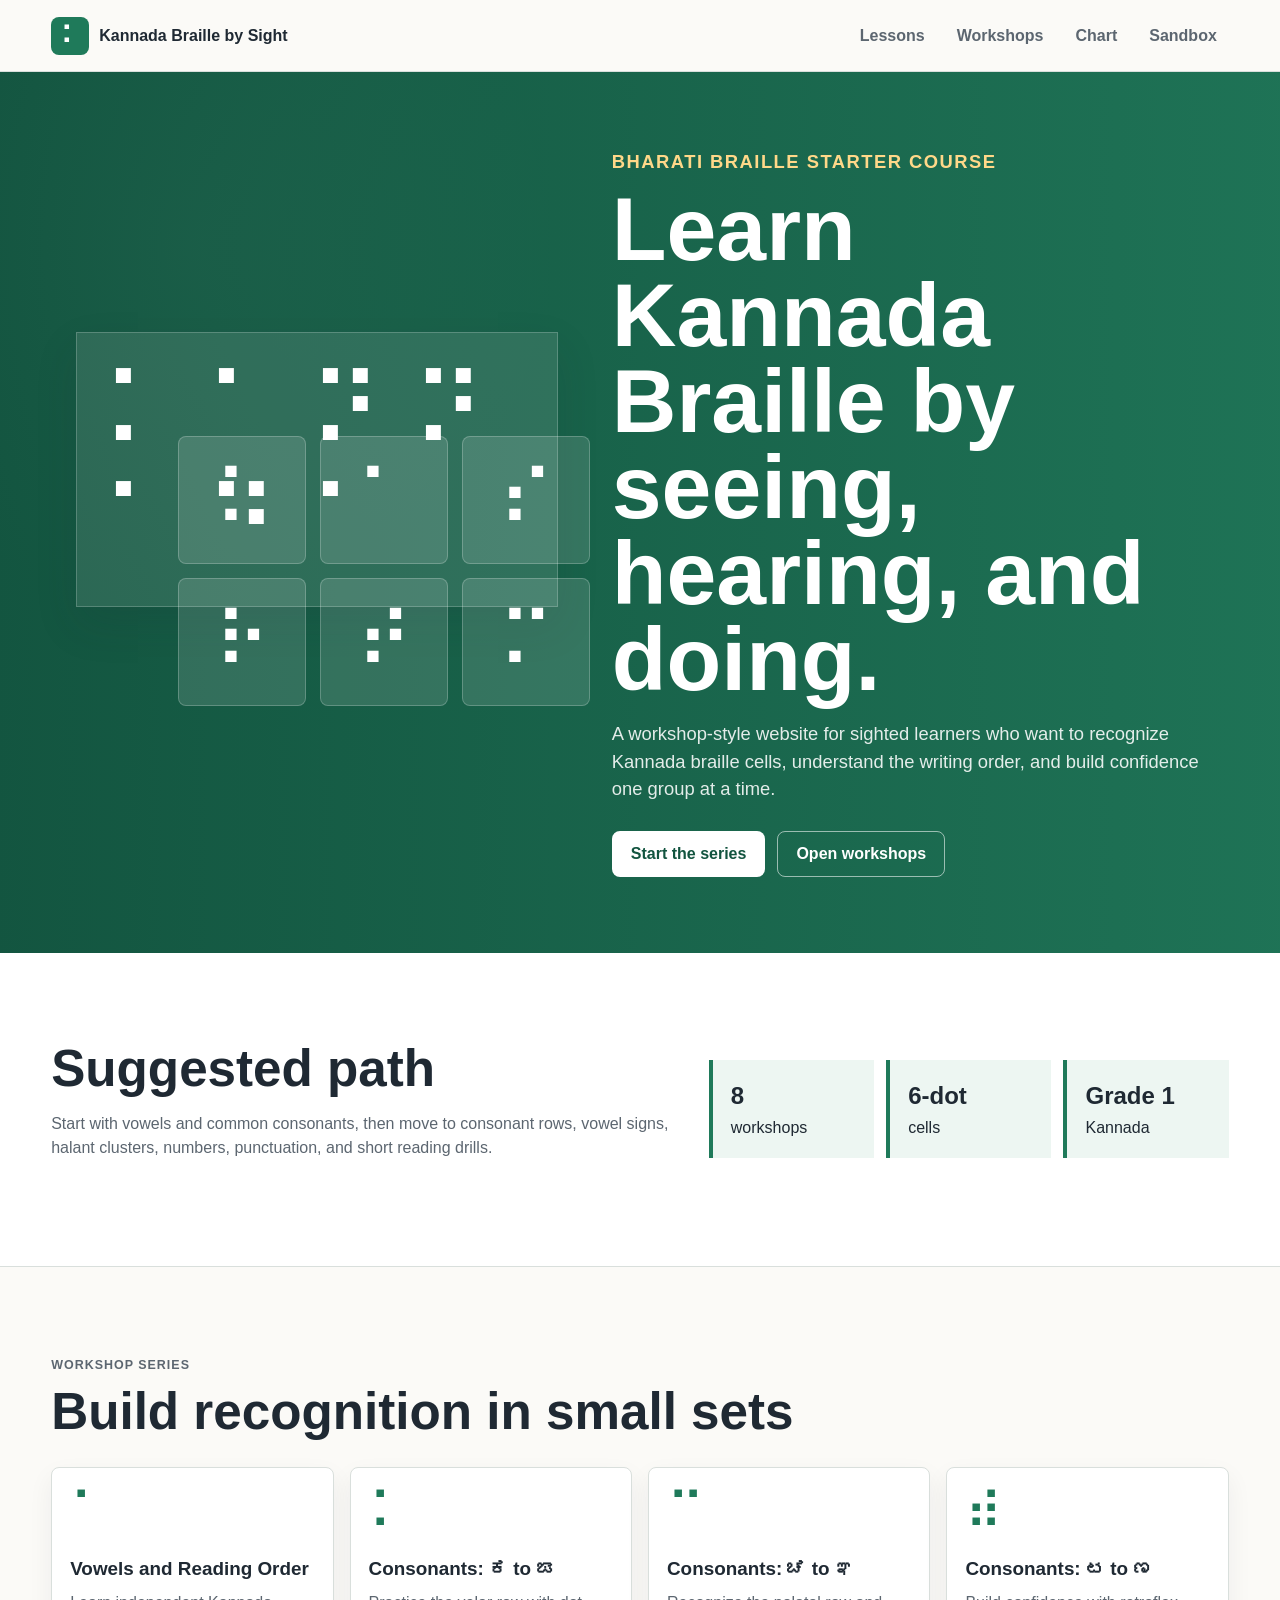
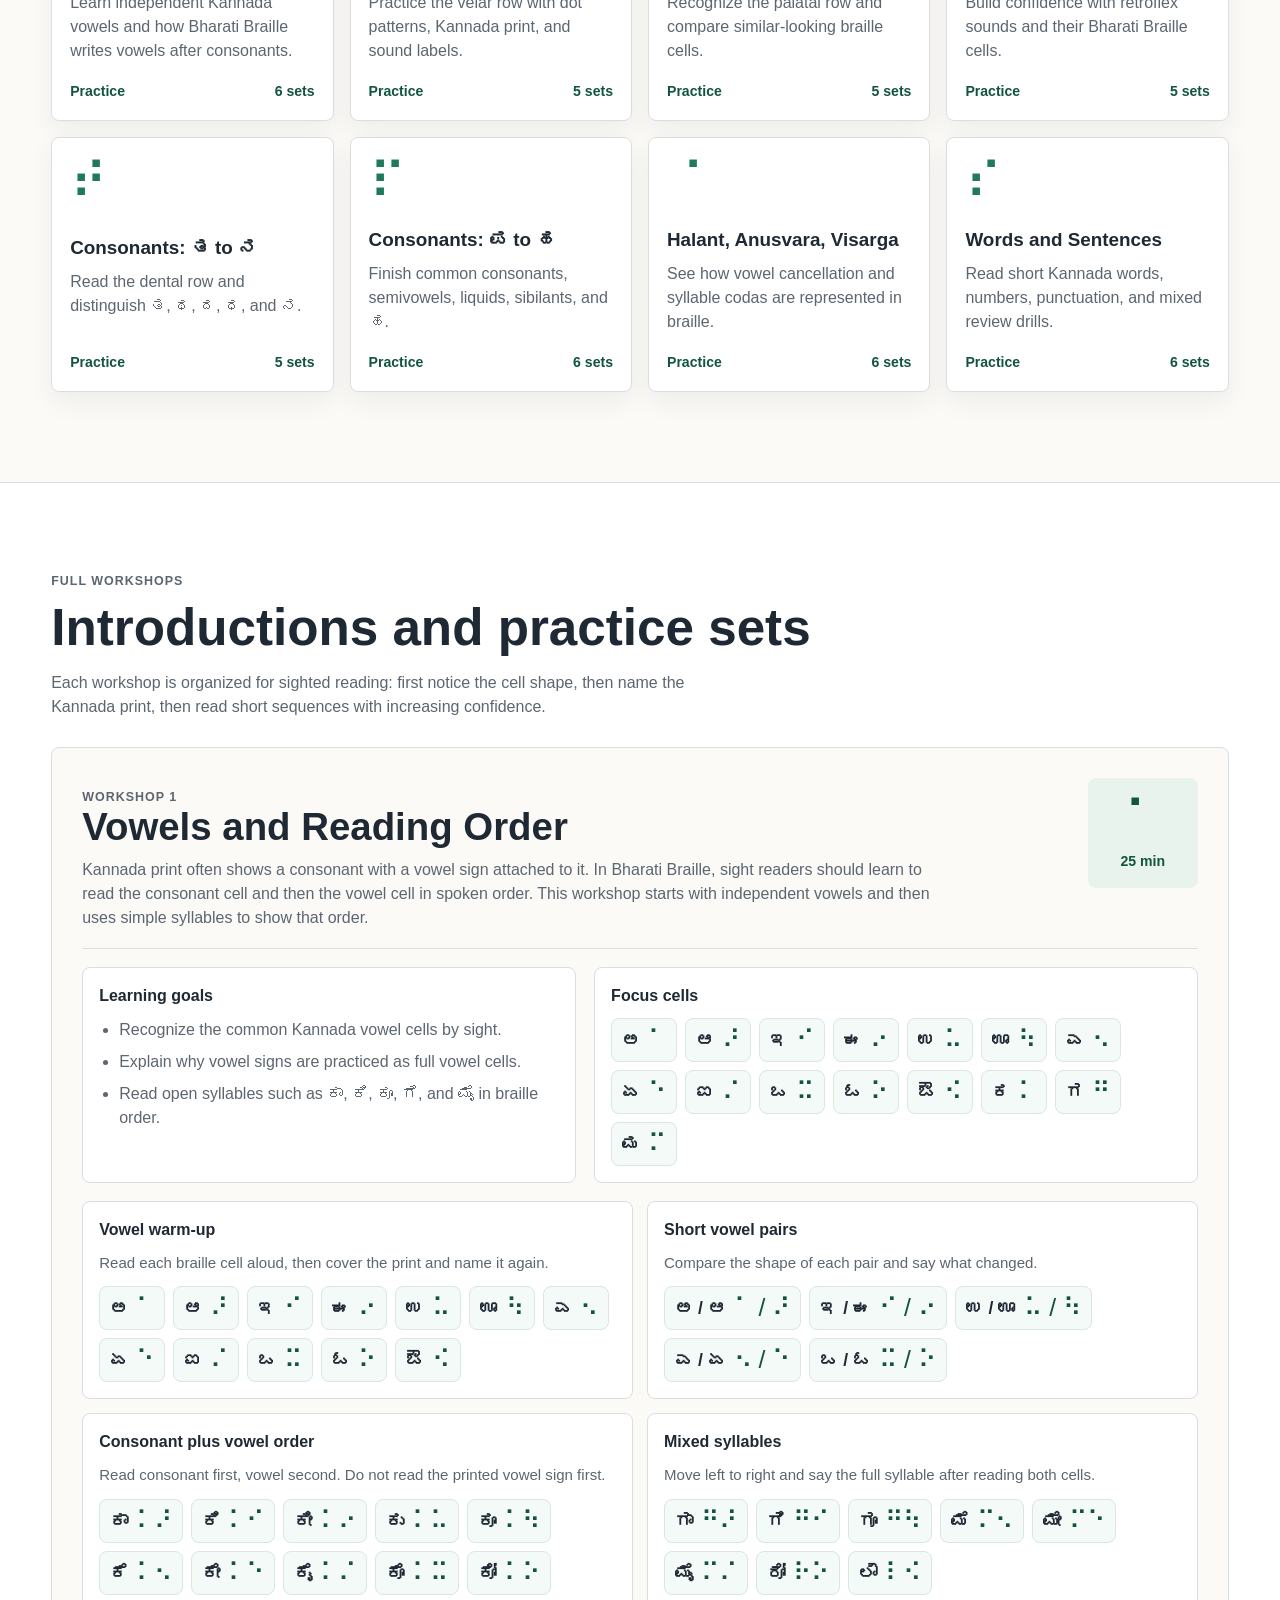
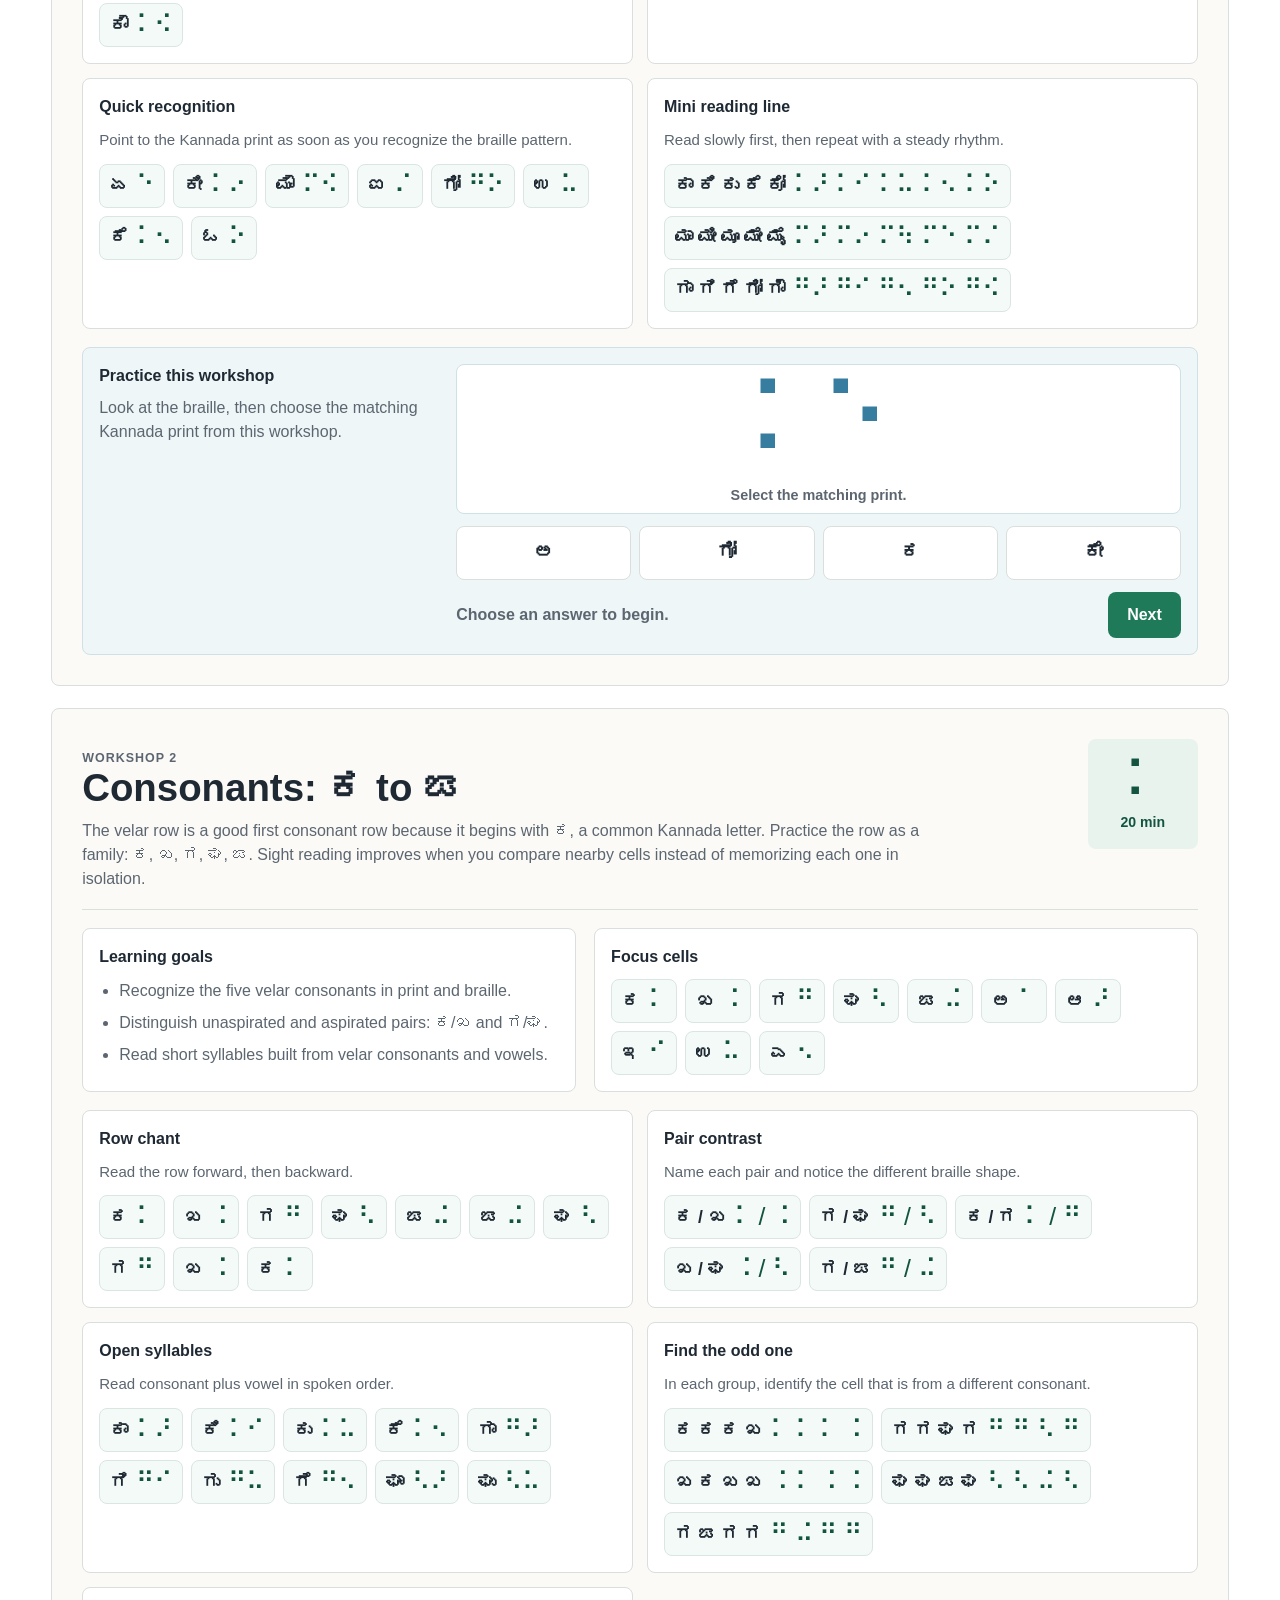
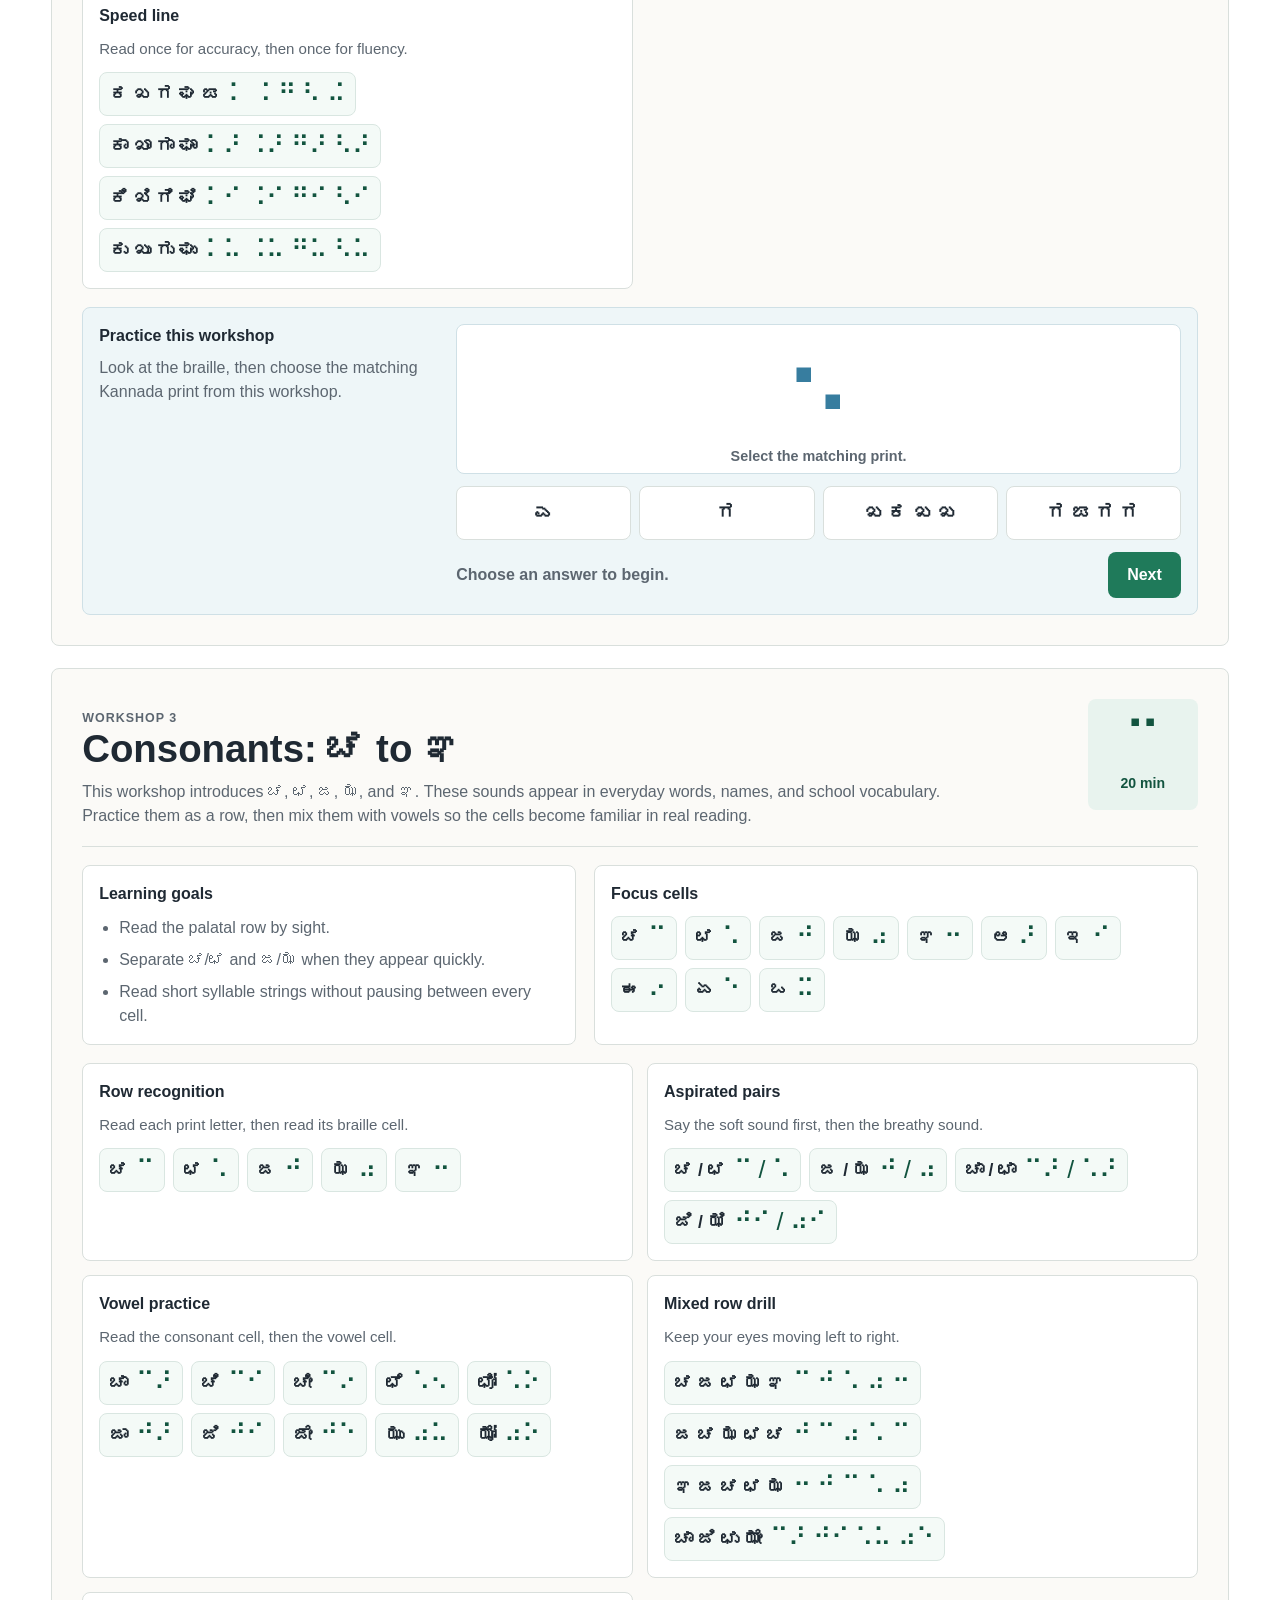
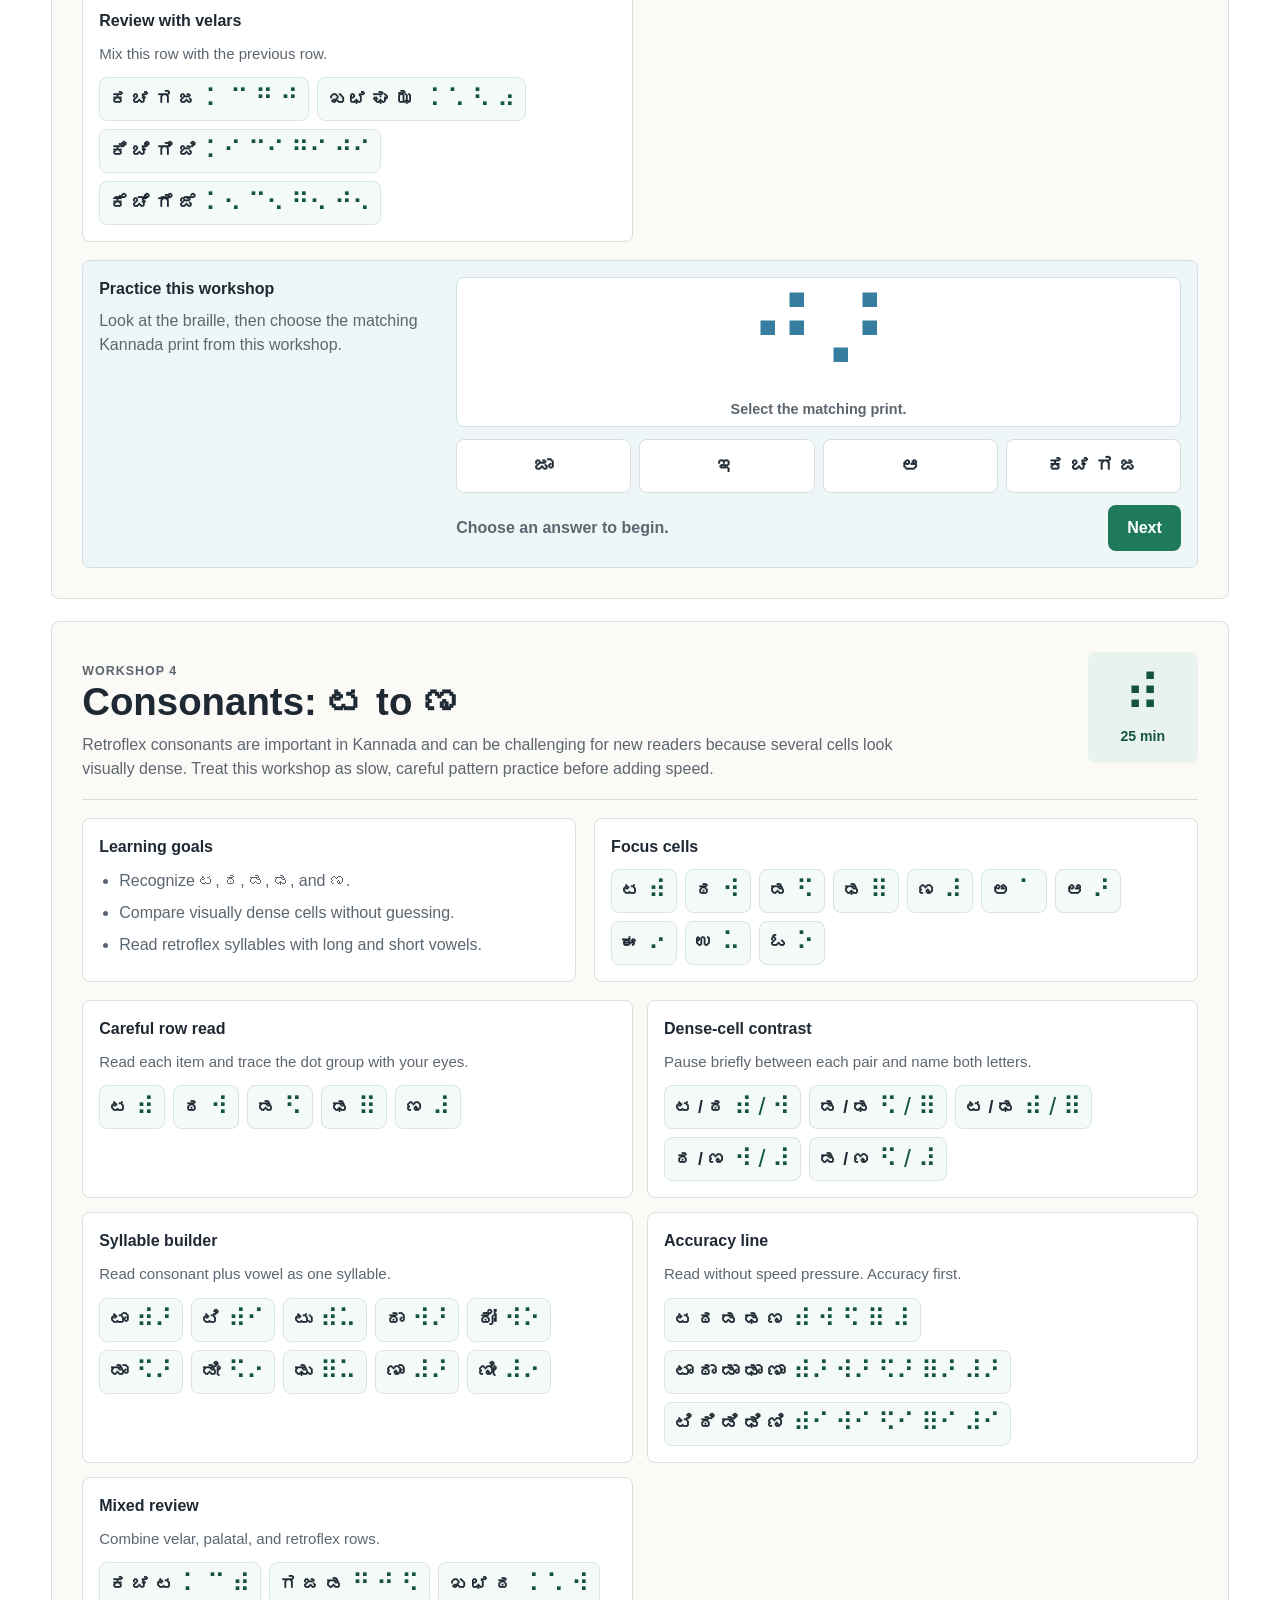
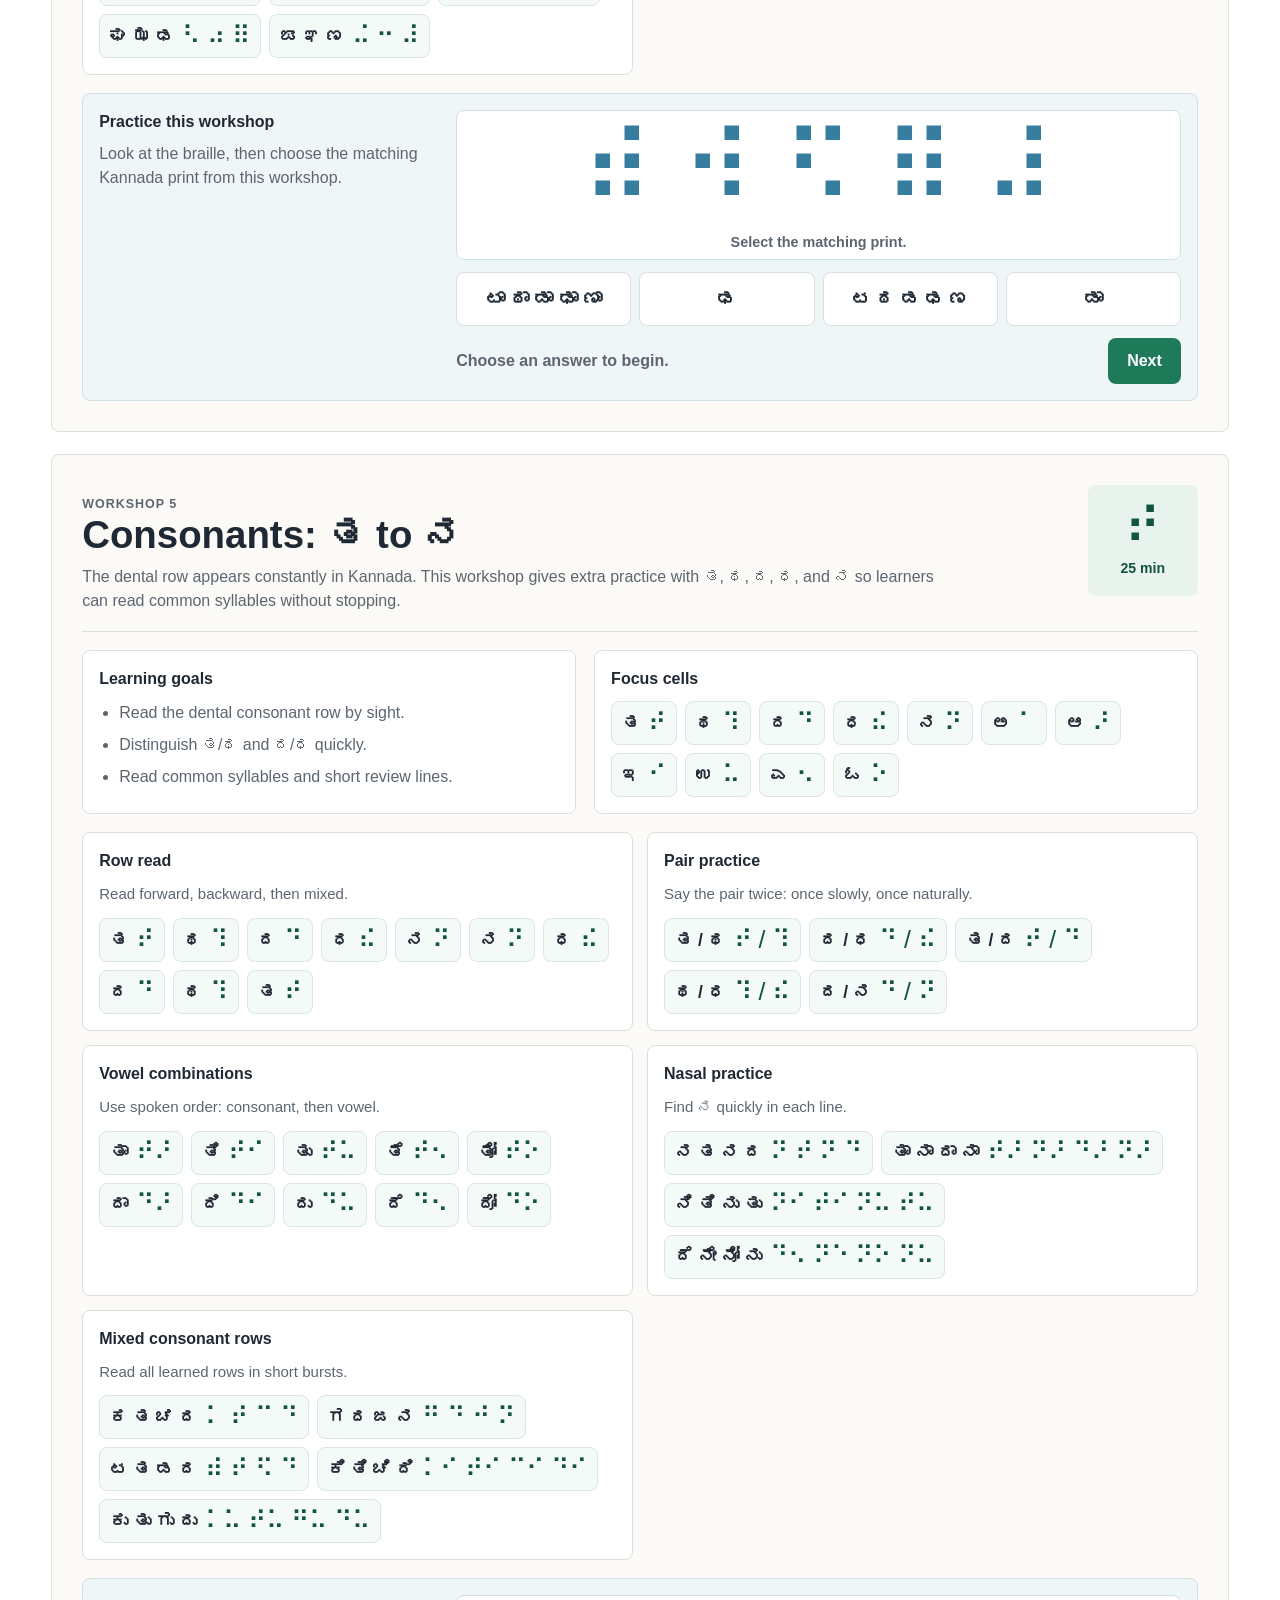
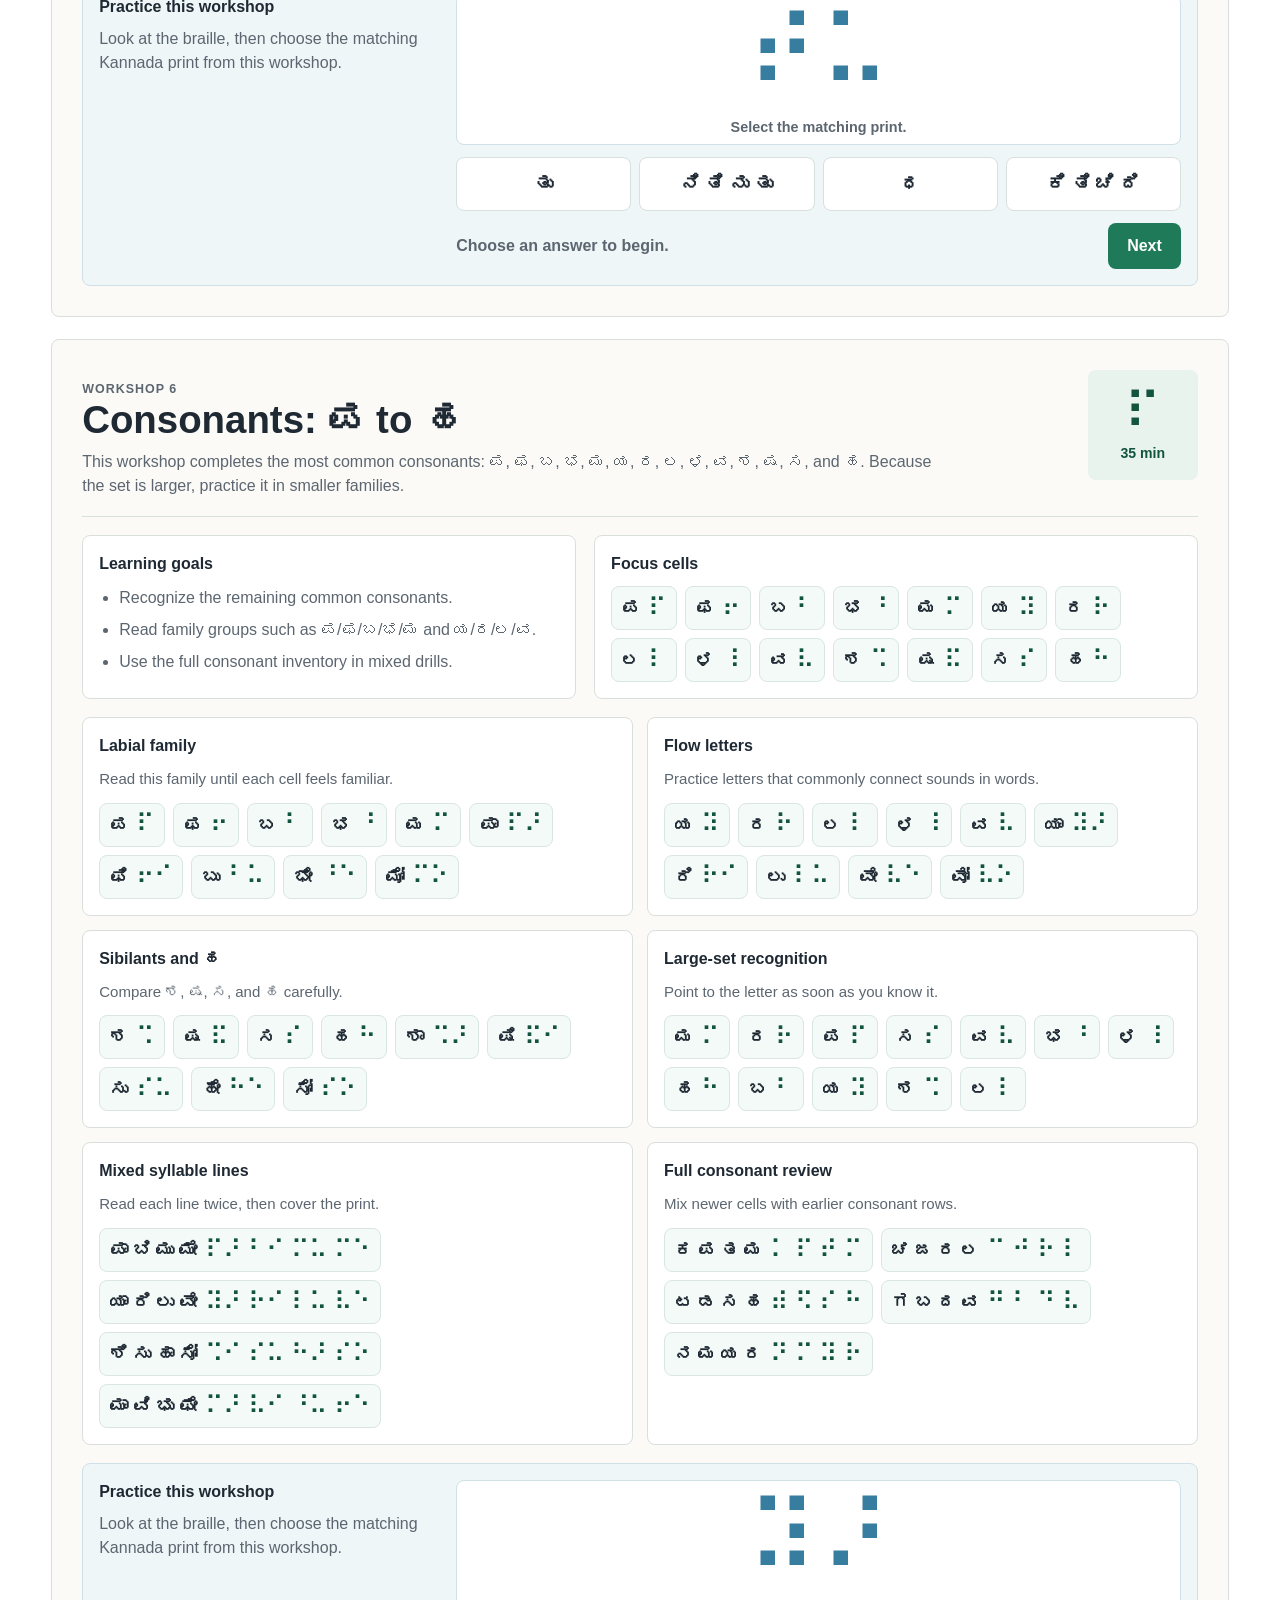
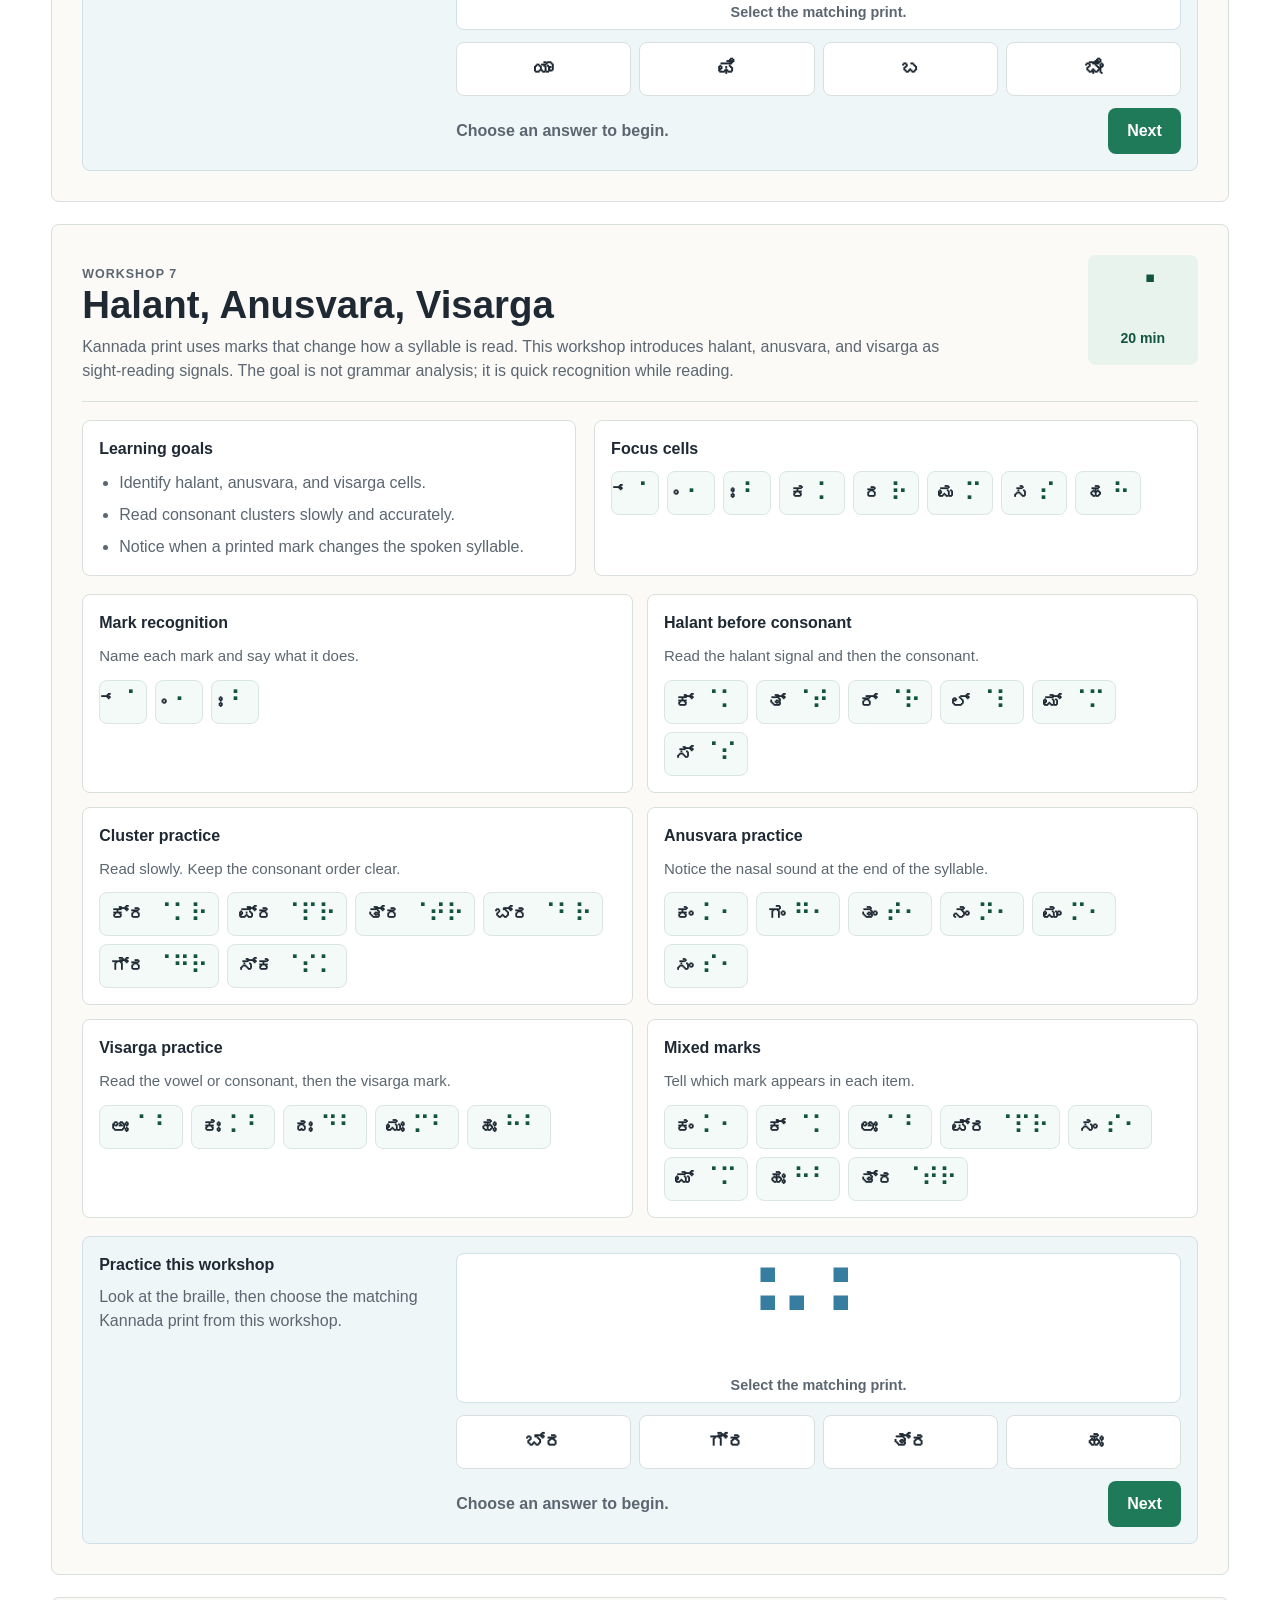
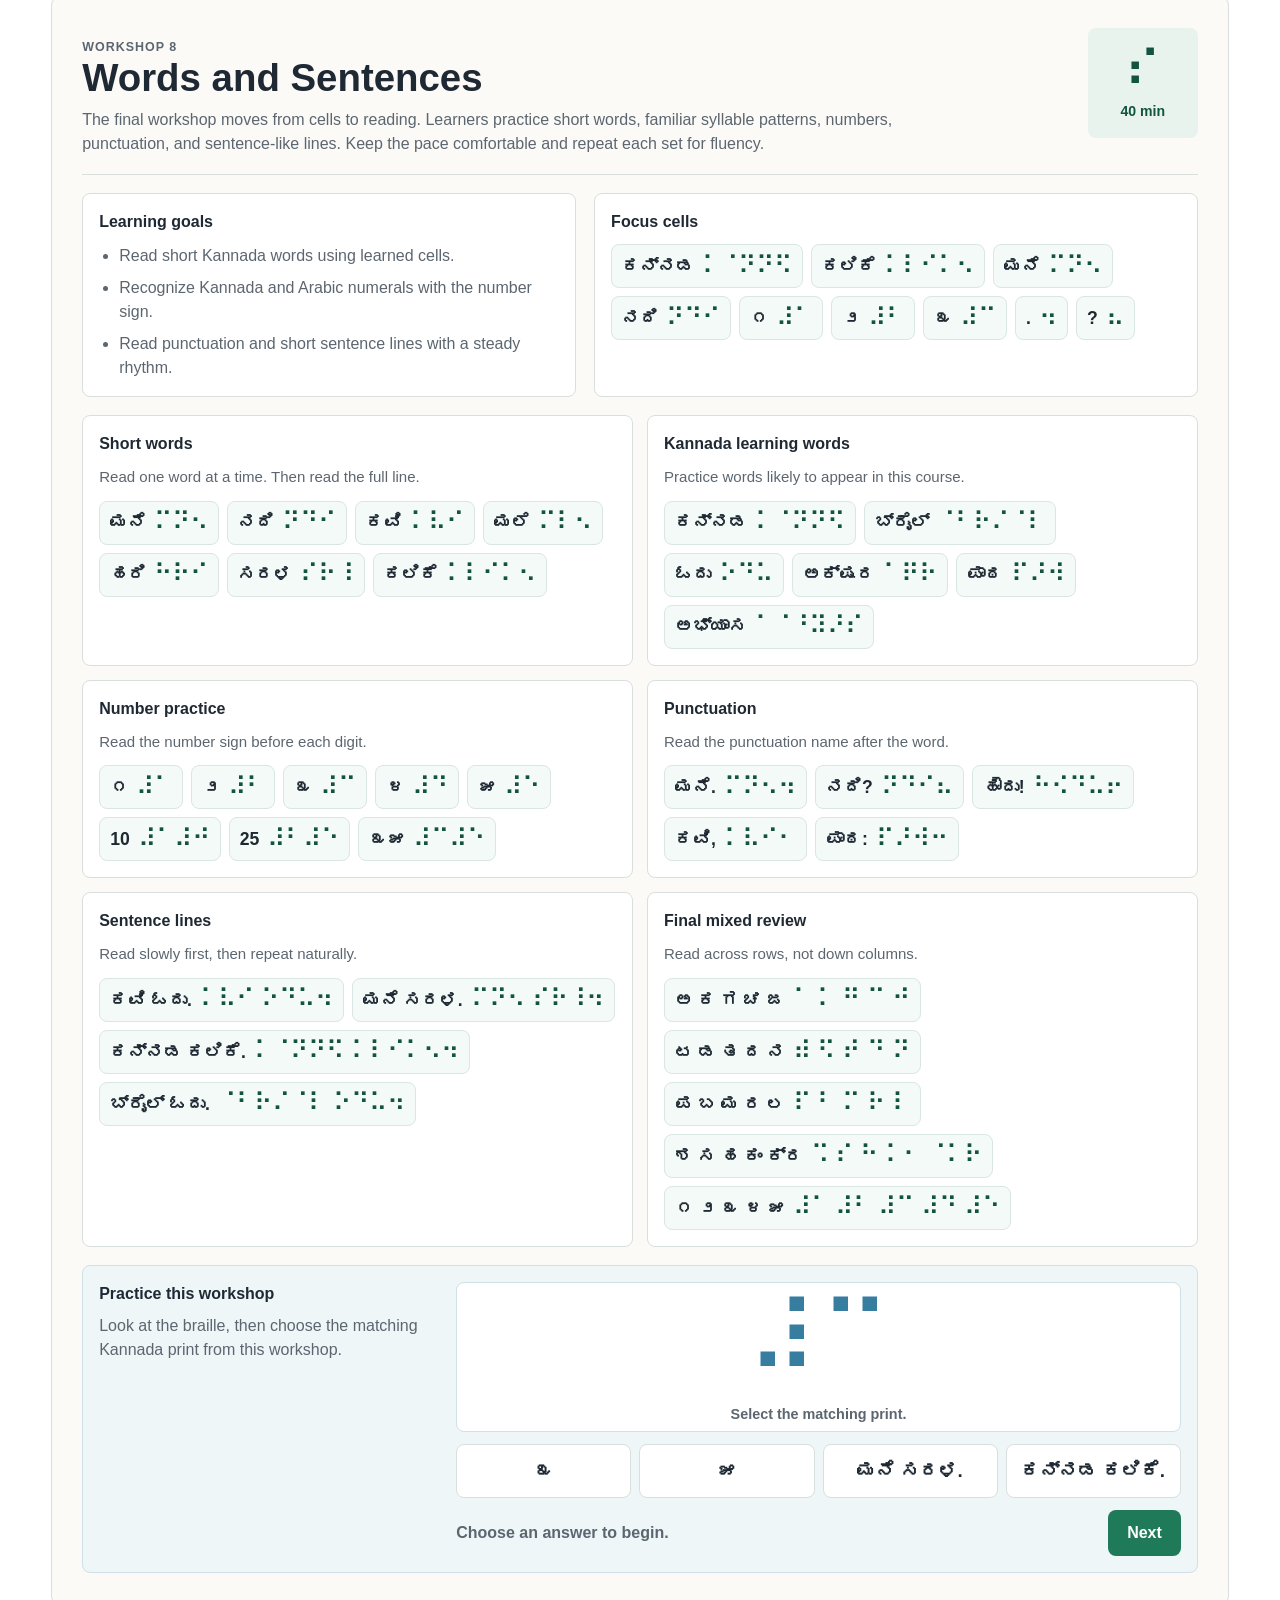
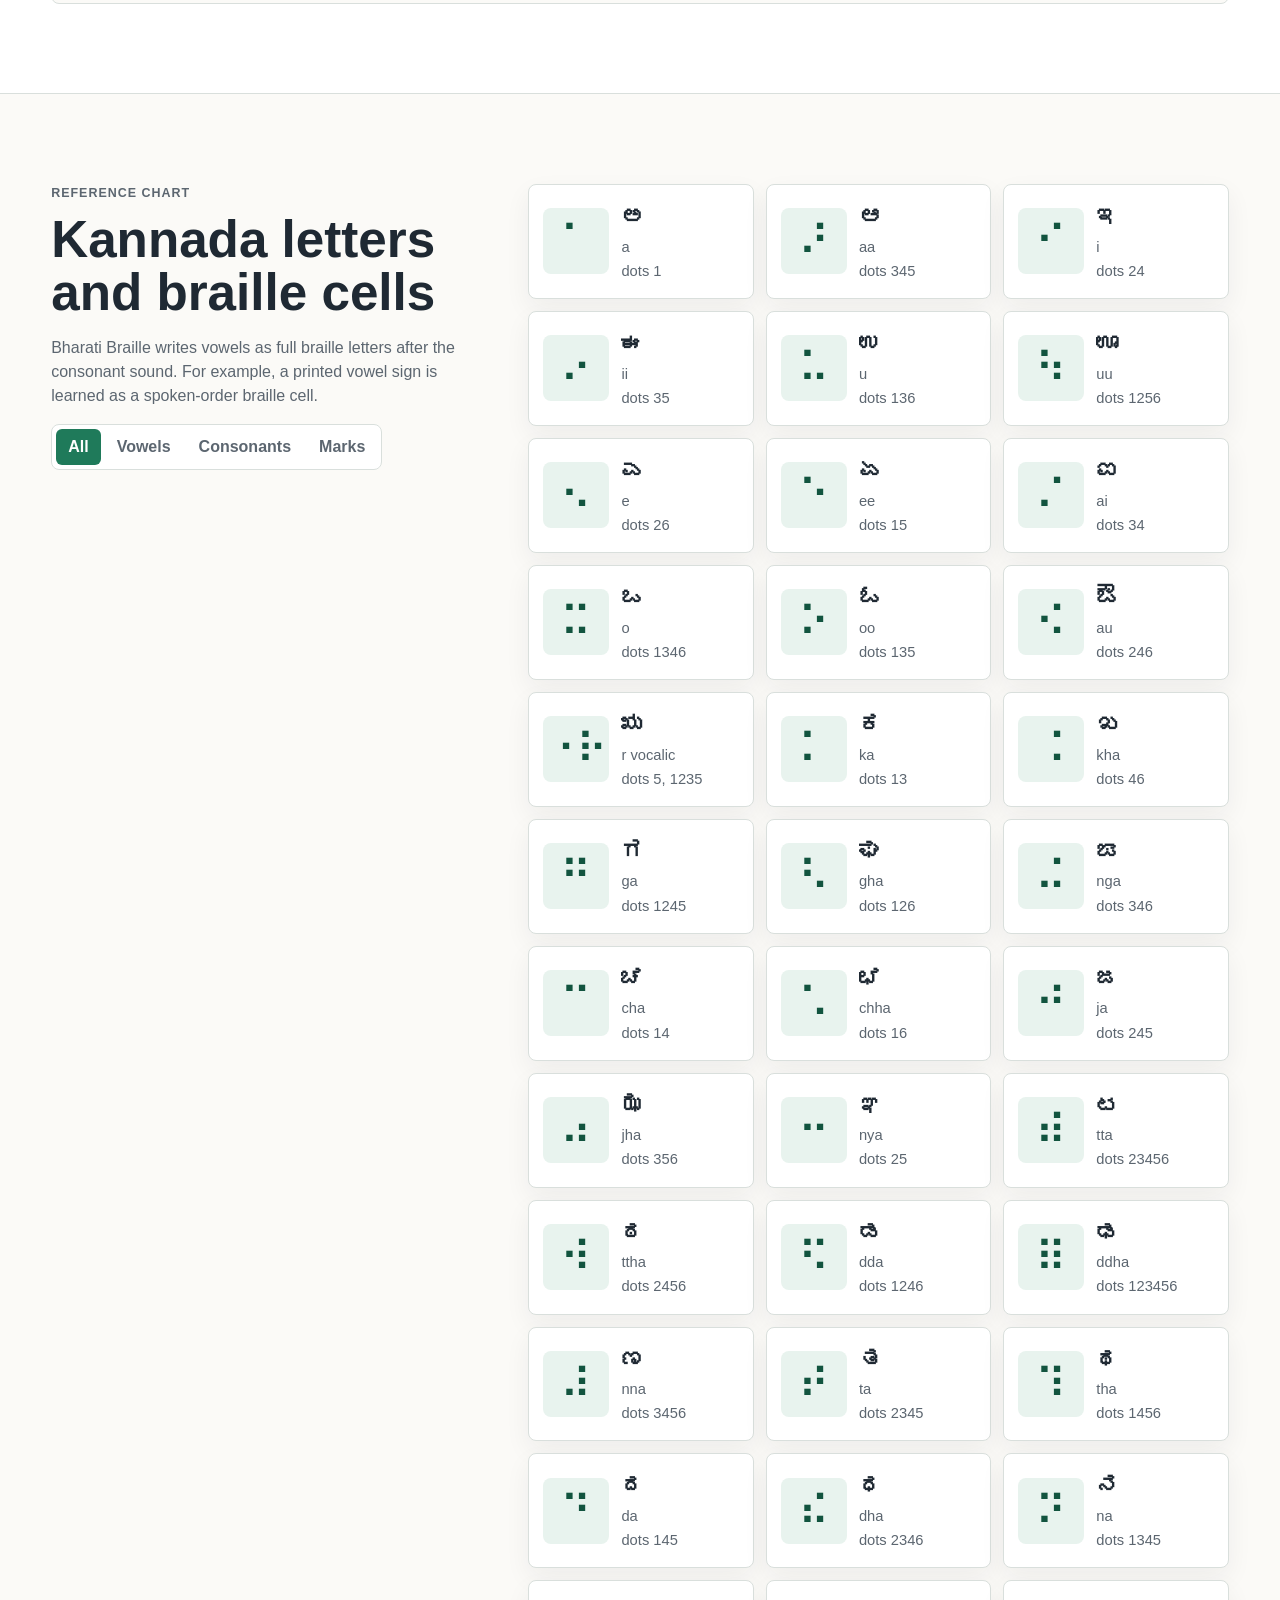
==== index.html @ 5346e2d8 "Move practice into each workshop" ====
<!doctype html>
<html lang="en">
  <head>
    <meta charset="utf-8">
    <meta name="viewport" content="width=device-width, initial-scale=1">
    <title>Kannada Braille by Sight</title>
    <meta
      name="description"
      content="A sight-reading course prototype for learning Kannada Bharati Braille through lessons, charts, and practice."
    >
    <link rel="stylesheet" href="style.css">
  </head>
  <body>
    <header class="site-header">
      <a class="brand" href="#top" aria-label="Kannada Braille by Sight home">
        <span class="brand-mark" aria-hidden="true">⠅</span>
        <span>Kannada Braille by Sight</span>
      </a>
      <nav aria-label="Primary">
        <a href="#series">Lessons</a>
        <a href="#workshops">Workshops</a>
        <a href="#chart">Chart</a>
        <a href="#sandbox">Sandbox</a>
      </nav>
    </header>

    <main id="top">
      <section class="hero" aria-labelledby="hero-title">
        <div class="hero-art" aria-hidden="true">
          <div class="braille-ribbon">⠅ ⠁ ⠝ ⠝ ⠁ ⠙ ⠁</div>
          <div class="cell-cloud">
            <span>⠅</span><span>⠁</span><span>⠎</span><span>⠗</span><span>⠞</span><span>⠍</span>
          </div>
        </div>
        <div class="hero-copy">
          <p class="eyebrow">Bharati Braille starter course</p>
          <h1 id="hero-title">Learn Kannada Braille by seeing, hearing, and doing.</h1>
          <p>
            A workshop-style website for sighted learners who want to recognize Kannada
            braille cells, understand the writing order, and build confidence one group at a time.
          </p>
          <div class="hero-actions">
            <a class="button primary" href="#series">Start the series</a>
            <a class="button secondary" href="#workshops">Open workshops</a>
          </div>
        </div>
      </section>

      <section class="intro band" aria-labelledby="path-title">
        <div>
          <h2 id="path-title">Suggested path</h2>
          <p>
            Start with vowels and common consonants, then move to consonant rows, vowel signs,
            halant clusters, numbers, punctuation, and short reading drills.
          </p>
        </div>
        <div class="stats" aria-label="Course summary">
          <span><strong>8</strong> workshops</span>
          <span><strong>6-dot</strong> cells</span>
          <span><strong>Grade 1</strong> Kannada</span>
        </div>
      </section>

      <section id="series" class="section" aria-labelledby="series-title">
        <div class="section-heading">
          <p class="eyebrow">Workshop series</p>
          <h2 id="series-title">Build recognition in small sets</h2>
        </div>
        <div class="workshop-grid" id="lessonGrid"></div>
      </section>

      <section id="workshops" class="section workshop-detail-section" aria-labelledby="workshops-title">
        <div class="section-heading">
          <p class="eyebrow">Full workshops</p>
          <h2 id="workshops-title">Introductions and practice sets</h2>
          <p>
            Each workshop is organized for sighted reading: first notice the cell shape,
            then name the Kannada print, then read short sequences with increasing confidence.
          </p>
        </div>
        <div class="workshop-detail-list" id="workshopDetails"></div>
      </section>

      <section id="chart" class="section split" aria-labelledby="chart-title">
        <div class="section-heading sticky-copy">
          <p class="eyebrow">Reference chart</p>
          <h2 id="chart-title">Kannada letters and braille cells</h2>
          <p>
            Bharati Braille writes vowels as full braille letters after the consonant sound.
            For example, a printed vowel sign is learned as a spoken-order braille cell.
          </p>
          <div class="segmented" role="tablist" aria-label="Chart groups">
            <button class="active" type="button" data-chart-filter="all">All</button>
            <button type="button" data-chart-filter="vowel">Vowels</button>
            <button type="button" data-chart-filter="consonant">Consonants</button>
            <button type="button" data-chart-filter="mark">Marks</button>
          </div>
        </div>
        <div class="chart-panel">
          <div class="chart-grid" id="chartGrid"></div>
        </div>
      </section>

      <section id="sandbox" class="section split reverse" aria-labelledby="sandbox-title">
        <div class="sandbox-tool">
          <label for="kannadaInput">Kannada print</label>
          <textarea id="kannadaInput" rows="6">ಕನ್ನಡ ಬ್ರೈಲ್ ಕಲಿಕೆ</textarea>
          <div class="sandbox-output" aria-label="Braille output">
            <span id="brailleOutput"></span>
          </div>
        </div>
        <div class="section-heading sticky-copy">
          <p class="eyebrow">Sandbox</p>
          <h2 id="sandbox-title">Explore print-to-braille order</h2>
          <p>
            Type Kannada text to see a learning-oriented braille rendering. Unknown characters are
            kept as-is so teachers can spot gaps in the starter table.
          </p>
        </div>
      </section>

      <section class="section notes" aria-labelledby="notes-title">
        <h2 id="notes-title">Teacher notes</h2>
        <div class="note-grid">
          <article>
            <h3>What this prototype does</h3>
            <p>
              Presents a complete public-facing course shell, usable chart, random recognition
              practice, and a simple Kannada braille exploration tool.
            </p>
          </article>
          <article>
            <h3>What to verify</h3>
            <p>
              The starter data follows publicly described Kannada/Bharati Braille conventions and
              should be reviewed by a qualified Kannada Braille educator before production use.
            </p>
          </article>
          <article>
            <h3>Source basis</h3>
            <p>
              Structure inspired by Hadley's sight-reading workshop page. Braille conventions are
              based on public Kannada and Bharati Braille references.
            </p>
          </article>
        </div>
      </section>
    </main>

    <footer class="site-footer">
      <span>Kannada Braille by Sight prototype</span>
      <a href="#top">Back to top</a>
    </footer>

    <script src="app.js"></script>
  </body>
</html>
---- style.css ----
:root {
  color-scheme: light;
  --ink: #1f2933;
  --muted: #5c6670;
  --paper: #fbfaf7;
  --surface: #ffffff;
  --line: #d9dfdc;
  --green: #1f7a5a;
  --green-deep: #12543f;
  --gold: #c58b21;
  --rose: #b34a5a;
  --sky: #377d9f;
  --shadow: 0 18px 40px rgba(31, 41, 51, 0.12);
}

* {
  box-sizing: border-box;
}

html {
  scroll-behavior: smooth;
}

body {
  margin: 0;
  background: var(--paper);
  color: var(--ink);
  font-family: "Nirmala UI", "Segoe UI", Arial, sans-serif;
  line-height: 1.5;
}

a {
  color: inherit;
}

button,
textarea {
  font: inherit;
}

.site-header {
  position: sticky;
  top: 0;
  z-index: 10;
  display: flex;
  align-items: center;
  justify-content: space-between;
  gap: 24px;
  min-height: 72px;
  padding: 14px clamp(18px, 4vw, 56px);
  background: rgba(251, 250, 247, 0.92);
  border-bottom: 1px solid var(--line);
  backdrop-filter: blur(12px);
}

.brand {
  display: inline-flex;
  align-items: center;
  gap: 10px;
  font-weight: 800;
  text-decoration: none;
}

.brand-mark {
  display: grid;
  place-items: center;
  width: 38px;
  height: 38px;
  border-radius: 8px;
  background: var(--green);
  color: #fff;
  font-size: 1.5rem;
}

nav {
  display: flex;
  align-items: center;
  flex-wrap: wrap;
  justify-content: flex-end;
  gap: 8px;
}

nav a {
  padding: 9px 12px;
  border-radius: 8px;
  color: var(--muted);
  font-weight: 700;
  text-decoration: none;
}

nav a:hover,
nav a:focus-visible {
  background: #e8f3ee;
  color: var(--green-deep);
}

.hero {
  position: relative;
  display: grid;
  grid-template-columns: minmax(280px, 0.95fr) minmax(320px, 1.05fr);
  align-items: center;
  min-height: calc(100vh - 72px);
  padding: clamp(34px, 6vw, 76px);
  overflow: hidden;
  background:
    linear-gradient(90deg, rgba(18, 84, 63, 0.9), rgba(31, 122, 90, 0.72)),
    radial-gradient(circle at 15% 20%, rgba(255, 255, 255, 0.18), transparent 28%),
    #1d604b;
  color: #fff;
}

.hero-copy {
  position: relative;
  max-width: 720px;
}

.hero h1 {
  max-width: 760px;
  margin: 0;
  font-size: clamp(2.6rem, 7vw, 6rem);
  line-height: 0.96;
  letter-spacing: 0;
}

.hero p {
  max-width: 640px;
  color: rgba(255, 255, 255, 0.88);
  font-size: 1.15rem;
}

.eyebrow {
  margin: 0 0 10px;
  color: var(--gold);
  font-size: 0.78rem;
  font-weight: 900;
  letter-spacing: 0.08em;
  text-transform: uppercase;
}

.hero .eyebrow {
  color: #ffd889;
}

.hero-actions {
  display: flex;
  flex-wrap: wrap;
  gap: 12px;
  margin-top: 28px;
}

.button {
  display: inline-flex;
  align-items: center;
  justify-content: center;
  min-height: 46px;
  padding: 0 18px;
  border: 1px solid transparent;
  border-radius: 8px;
  font-weight: 850;
  text-decoration: none;
  cursor: pointer;
}

.button.primary {
  background: var(--green);
  color: #fff;
}

.hero .button.primary {
  background: #fff;
  color: var(--green-deep);
}

.button.secondary {
  border-color: rgba(255, 255, 255, 0.56);
  color: #fff;
}

.hero-art {
  position: relative;
  min-height: 440px;
}

.braille-ribbon {
  position: absolute;
  top: 9%;
  left: 0;
  width: min(520px, 90%);
  padding: 24px;
  border: 1px solid rgba(255, 255, 255, 0.2);
  background: rgba(255, 255, 255, 0.1);
  box-shadow: var(--shadow);
  font-family: "Segoe UI Symbol", "Nirmala UI", sans-serif;
  font-size: clamp(2.6rem, 8vw, 6.5rem);
  line-height: 1.1;
}

.cell-cloud {
  position: absolute;
  right: 4%;
  bottom: 6%;
  display: grid;
  grid-template-columns: repeat(3, 1fr);
  gap: 14px;
}

.cell-cloud span {
  display: grid;
  place-items: center;
  width: clamp(68px, 11vw, 128px);
  aspect-ratio: 1;
  border: 1px solid rgba(255, 255, 255, 0.22);
  border-radius: 8px;
  background: rgba(255, 255, 255, 0.13);
  font-family: "Segoe UI Symbol", "Nirmala UI", sans-serif;
  font-size: clamp(2.2rem, 6vw, 4.8rem);
}

.band,
.section {
  padding: clamp(42px, 7vw, 90px) clamp(18px, 4vw, 56px);
}

.intro {
  display: flex;
  align-items: center;
  justify-content: space-between;
  gap: 28px;
  background: #fff;
  border-bottom: 1px solid var(--line);
}

.intro h2,
.section h2 {
  margin: 0;
  font-size: clamp(2rem, 4vw, 3.5rem);
  line-height: 1.05;
  letter-spacing: 0;
}

.intro p,
.section-heading p {
  max-width: 680px;
  color: var(--muted);
}

.stats {
  display: grid;
  grid-template-columns: repeat(3, minmax(110px, 1fr));
  gap: 12px;
  min-width: min(520px, 100%);
}

.stats span {
  display: grid;
  gap: 2px;
  padding: 18px;
  border-left: 4px solid var(--green);
  background: #edf6f2;
}

.stats strong {
  font-size: 1.5rem;
}

.section-heading {
  margin-bottom: 28px;
}

.workshop-grid {
  display: grid;
  grid-template-columns: repeat(4, minmax(0, 1fr));
  gap: 16px;
}

.workshop-card,
.chart-card,
.sandbox-tool,
.note-grid article {
  border: 1px solid var(--line);
  border-radius: 8px;
  background: var(--surface);
  box-shadow: 0 10px 26px rgba(31, 41, 51, 0.06);
}

.workshop-card {
  display: grid;
  min-height: 250px;
  padding: 18px;
}

.workshop-icon {
  align-self: start;
  color: var(--green);
  font-family: "Segoe UI Symbol", "Nirmala UI", sans-serif;
  font-size: 3.2rem;
  line-height: 1;
}

.workshop-card h3 {
  margin: 18px 0 8px;
  font-size: 1.18rem;
}

.workshop-card p {
  margin: 0;
  color: var(--muted);
}

.workshop-card a {
  color: var(--green-deep);
  text-decoration: none;
}

.workshop-card a:hover,
.workshop-card a:focus-visible {
  text-decoration: underline;
}

.workshop-meta {
  align-self: end;
  display: flex;
  justify-content: space-between;
  gap: 12px;
  margin-top: 18px;
  color: var(--green-deep);
  font-size: 0.88rem;
  font-weight: 800;
}

.workshop-detail-section {
  background: #fff;
  border-block: 1px solid var(--line);
}

.workshop-detail-list {
  display: grid;
  gap: 22px;
}

.workshop-detail {
  padding: clamp(18px, 3vw, 30px);
  border: 1px solid var(--line);
  border-radius: 8px;
  background: #fbfaf7;
}

.workshop-detail-header {
  display: grid;
  grid-template-columns: minmax(0, 1fr) auto;
  gap: 20px;
  align-items: start;
  padding-bottom: 18px;
  border-bottom: 1px solid var(--line);
}

.workshop-detail h3 {
  margin: 0;
  font-size: clamp(1.7rem, 3vw, 2.6rem);
  line-height: 1.08;
  letter-spacing: 0;
}

.workshop-detail h4 {
  margin: 0 0 10px;
  font-size: 1rem;
}

.workshop-detail p {
  max-width: 860px;
  margin: 10px 0 0;
  color: var(--muted);
}

.workshop-badge {
  display: grid;
  justify-items: center;
  gap: 6px;
  min-width: 110px;
  padding: 16px;
  border-radius: 8px;
  background: #e8f3ee;
  color: var(--green-deep);
}

.workshop-badge span {
  font-family: "Segoe UI Symbol", "Nirmala UI", sans-serif;
  font-size: 3.2rem;
  line-height: 1;
}

.workshop-badge strong {
  font-size: 0.88rem;
}

.lesson-two-column {
  display: grid;
  grid-template-columns: minmax(260px, 0.45fr) minmax(0, 0.55fr);
  gap: 18px;
  margin-top: 18px;
}

.lesson-two-column section,
.practice-set {
  padding: 16px;
  border: 1px solid var(--line);
  border-radius: 8px;
  background: #fff;
}

.objective-list {
  display: grid;
  gap: 8px;
  margin: 0;
  padding-left: 20px;
  color: var(--muted);
}

.focus-cell-list,
.drill-list {
  display: flex;
  flex-wrap: wrap;
  gap: 8px;
}

.focus-cell-list span,
.drill-chip {
  display: inline-grid;
  grid-template-columns: auto auto;
  align-items: center;
  gap: 8px;
  min-height: 44px;
  padding: 7px 10px;
  border: 1px solid #d9e6e1;
  border-radius: 8px;
  background: #f4faf7;
}

.focus-cell-list strong,
.drill-chip strong {
  font-size: 1.1rem;
}

.focus-cell-list em,
.drill-chip em {
  color: var(--green-deep);
  font-family: "Segoe UI Symbol", "Nirmala UI", sans-serif;
  font-size: 1.55rem;
  font-style: normal;
  line-height: 1;
}

.practice-set-grid {
  display: grid;
  grid-template-columns: repeat(2, minmax(0, 1fr));
  gap: 14px;
  margin-top: 18px;
}

.practice-set p {
  margin: 0 0 12px;
  font-size: 0.94rem;
}

.section-quiz {
  display: grid;
  grid-template-columns: minmax(230px, 0.32fr) minmax(0, 0.68fr);
  gap: 16px;
  margin-top: 18px;
  padding: 16px;
  border: 1px solid #cfe0e6;
  border-radius: 8px;
  background: #eef6f8;
}

.section-quiz-copy h4 {
  margin: 0 0 8px;
}

.section-quiz-copy p {
  margin: 0;
}

.section-quiz-panel {
  display: grid;
  gap: 12px;
}

.section-quiz-prompt {
  display: grid;
  place-items: center;
  min-height: 150px;
  border: 1px solid #cfe0e6;
  border-radius: 8px;
  background: #fff;
}

.section-quiz-braille {
  color: var(--sky);
  font-family: "Segoe UI Symbol", "Nirmala UI", sans-serif;
  font-size: clamp(3.2rem, 9vw, 6.2rem);
  line-height: 1.05;
  overflow-wrap: anywhere;
  text-align: center;
}

.section-quiz-help {
  color: var(--muted);
  font-size: 0.9rem;
  font-weight: 800;
}

.section-quiz-choices {
  display: grid;
  grid-template-columns: repeat(4, minmax(0, 1fr));
  gap: 8px;
}

.section-quiz-choices button {
  min-height: 54px;
  padding: 8px;
  border: 1px solid var(--line);
  border-radius: 8px;
  background: #fff;
  color: var(--ink);
  font-size: 1.18rem;
  font-weight: 850;
  cursor: pointer;
  overflow-wrap: anywhere;
}

.section-quiz-choices button.correct {
  border-color: var(--green);
  background: #e8f3ee;
}

.section-quiz-choices button.incorrect {
  border-color: var(--rose);
  background: #fbecf0;
}

.section-quiz-footer {
  display: flex;
  align-items: center;
  justify-content: space-between;
  gap: 12px;
}

.section-quiz-footer p {
  margin: 0;
  color: var(--muted);
  font-weight: 800;
}

.split {
  display: grid;
  grid-template-columns: minmax(260px, 0.38fr) minmax(0, 0.62fr);
  gap: clamp(22px, 4vw, 48px);
  align-items: start;
}

.reverse {
  grid-template-columns: minmax(0, 0.62fr) minmax(260px, 0.38fr);
}

.sticky-copy {
  position: sticky;
  top: 104px;
}

.segmented {
  display: inline-flex;
  flex-wrap: wrap;
  gap: 4px;
  padding: 4px;
  border: 1px solid var(--line);
  border-radius: 8px;
  background: #fff;
}

.segmented button {
  min-height: 36px;
  padding: 0 12px;
  border: 0;
  border-radius: 6px;
  background: transparent;
  color: var(--muted);
  font-weight: 800;
  cursor: pointer;
}

.segmented button.active {
  background: var(--green);
  color: #fff;
}

.chart-grid {
  display: grid;
  grid-template-columns: repeat(3, minmax(0, 1fr));
  gap: 12px;
}

.chart-card {
  display: grid;
  grid-template-columns: auto 1fr;
  gap: 12px;
  align-items: center;
  min-height: 104px;
  padding: 14px;
}

.chart-braille {
  font-family: "Segoe UI Symbol", "Nirmala UI", sans-serif;
}

.chart-braille {
  display: grid;
  place-items: center;
  width: 66px;
  aspect-ratio: 1;
  border-radius: 8px;
  background: #e8f3ee;
  color: var(--green-deep);
  font-size: 2.7rem;
}

.chart-card h3 {
  margin: 0;
  font-size: 1.45rem;
}

.chart-card p {
  margin: 2px 0;
  color: var(--muted);
  font-size: 0.92rem;
}

.sandbox-tool {
  padding: clamp(18px, 3vw, 28px);
}

.sandbox-tool label {
  display: block;
  margin-bottom: 8px;
  font-weight: 850;
}

textarea {
  width: 100%;
  min-height: 160px;
  resize: vertical;
  padding: 14px;
  border: 1px solid var(--line);
  border-radius: 8px;
  color: var(--ink);
  font-size: 1.15rem;
}

textarea:focus {
  outline: 3px solid rgba(31, 122, 90, 0.22);
  border-color: var(--green);
}

.sandbox-output {
  min-height: 130px;
  margin-top: 14px;
  padding: 18px;
  border-radius: 8px;
  background: #1f2933;
  color: #fff;
  font-family: "Segoe UI Symbol", "Nirmala UI", sans-serif;
  font-size: clamp(2rem, 5vw, 3.8rem);
  line-height: 1.35;
  overflow-wrap: anywhere;
}

.notes {
  background: #fff;
}

.note-grid {
  display: grid;
  grid-template-columns: repeat(3, minmax(0, 1fr));
  gap: 16px;
  margin-top: 20px;
}

.note-grid article {
  padding: 18px;
}

.note-grid h3 {
  margin: 0 0 8px;
}

.note-grid p {
  margin: 0;
  color: var(--muted);
}

.site-footer {
  display: flex;
  justify-content: space-between;
  gap: 16px;
  padding: 24px clamp(18px, 4vw, 56px);
  background: var(--ink);
  color: #fff;
}

.site-footer a {
  font-weight: 850;
}

@media (max-width: 980px) {
  .hero,
  .split,
  .reverse,
  .section-quiz {
    grid-template-columns: 1fr;
  }

  .hero {
    min-height: auto;
  }

  .hero-art {
    order: 2;
    min-height: 300px;
  }

  .workshop-grid,
  .chart-grid,
  .practice-set-grid,
  .lesson-two-column,
  .section-quiz {
    grid-template-columns: repeat(2, minmax(0, 1fr));
  }

  .sticky-copy {
    position: static;
  }
}

@media (max-width: 680px) {
  .site-header {
    position: static;
    align-items: flex-start;
    flex-direction: column;
  }

  nav {
    justify-content: flex-start;
  }

  .intro,
  .site-footer {
    align-items: stretch;
    flex-direction: column;
  }

  .stats,
  .workshop-grid,
  .chart-grid,
  .practice-set-grid,
  .lesson-two-column,
  .section-quiz,
  .section-quiz-choices,
  .note-grid {
    grid-template-columns: 1fr;
  }

  .section-quiz-footer {
    align-items: stretch;
    flex-direction: column;
  }

  .workshop-detail-header {
    grid-template-columns: 1fr;
  }

  .workshop-badge {
    justify-items: start;
    grid-template-columns: auto auto;
    width: 100%;
  }

  .cell-cloud {
    right: 0;
    grid-template-columns: repeat(3, 1fr);
  }
}
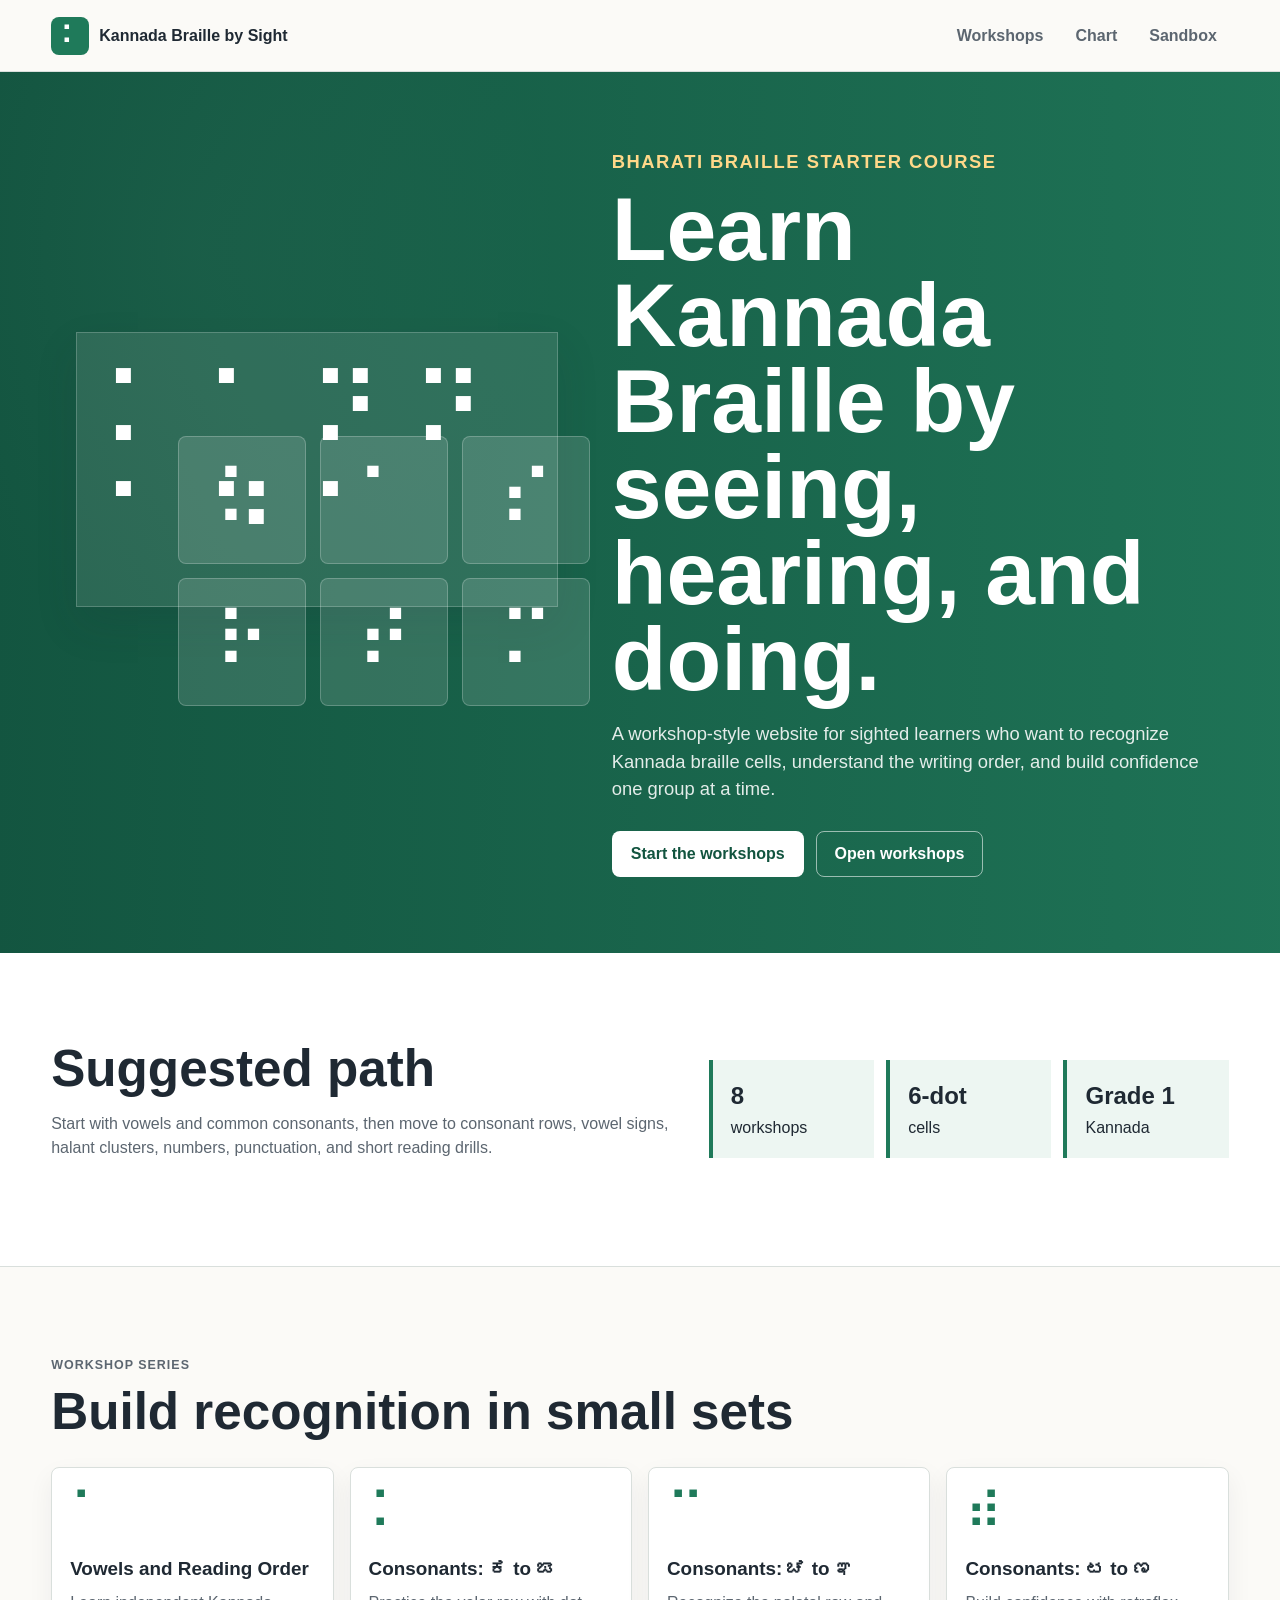
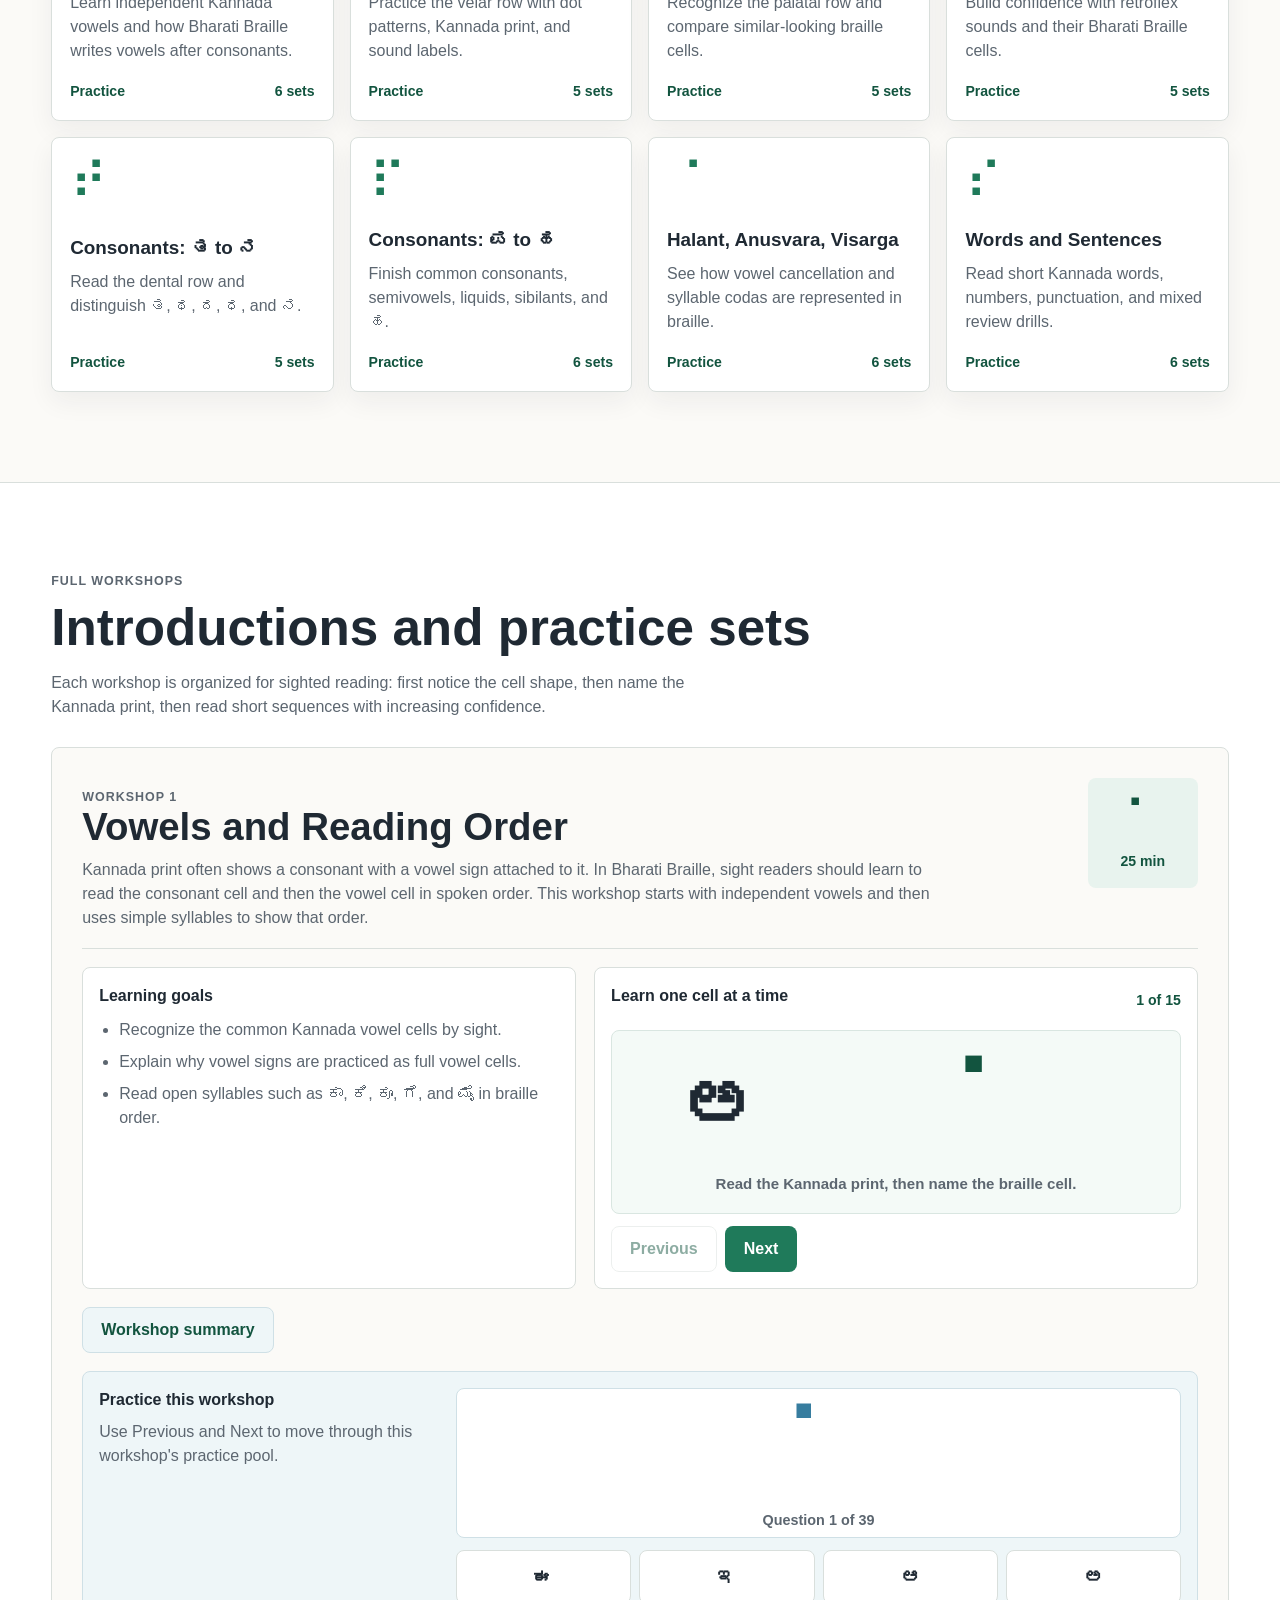
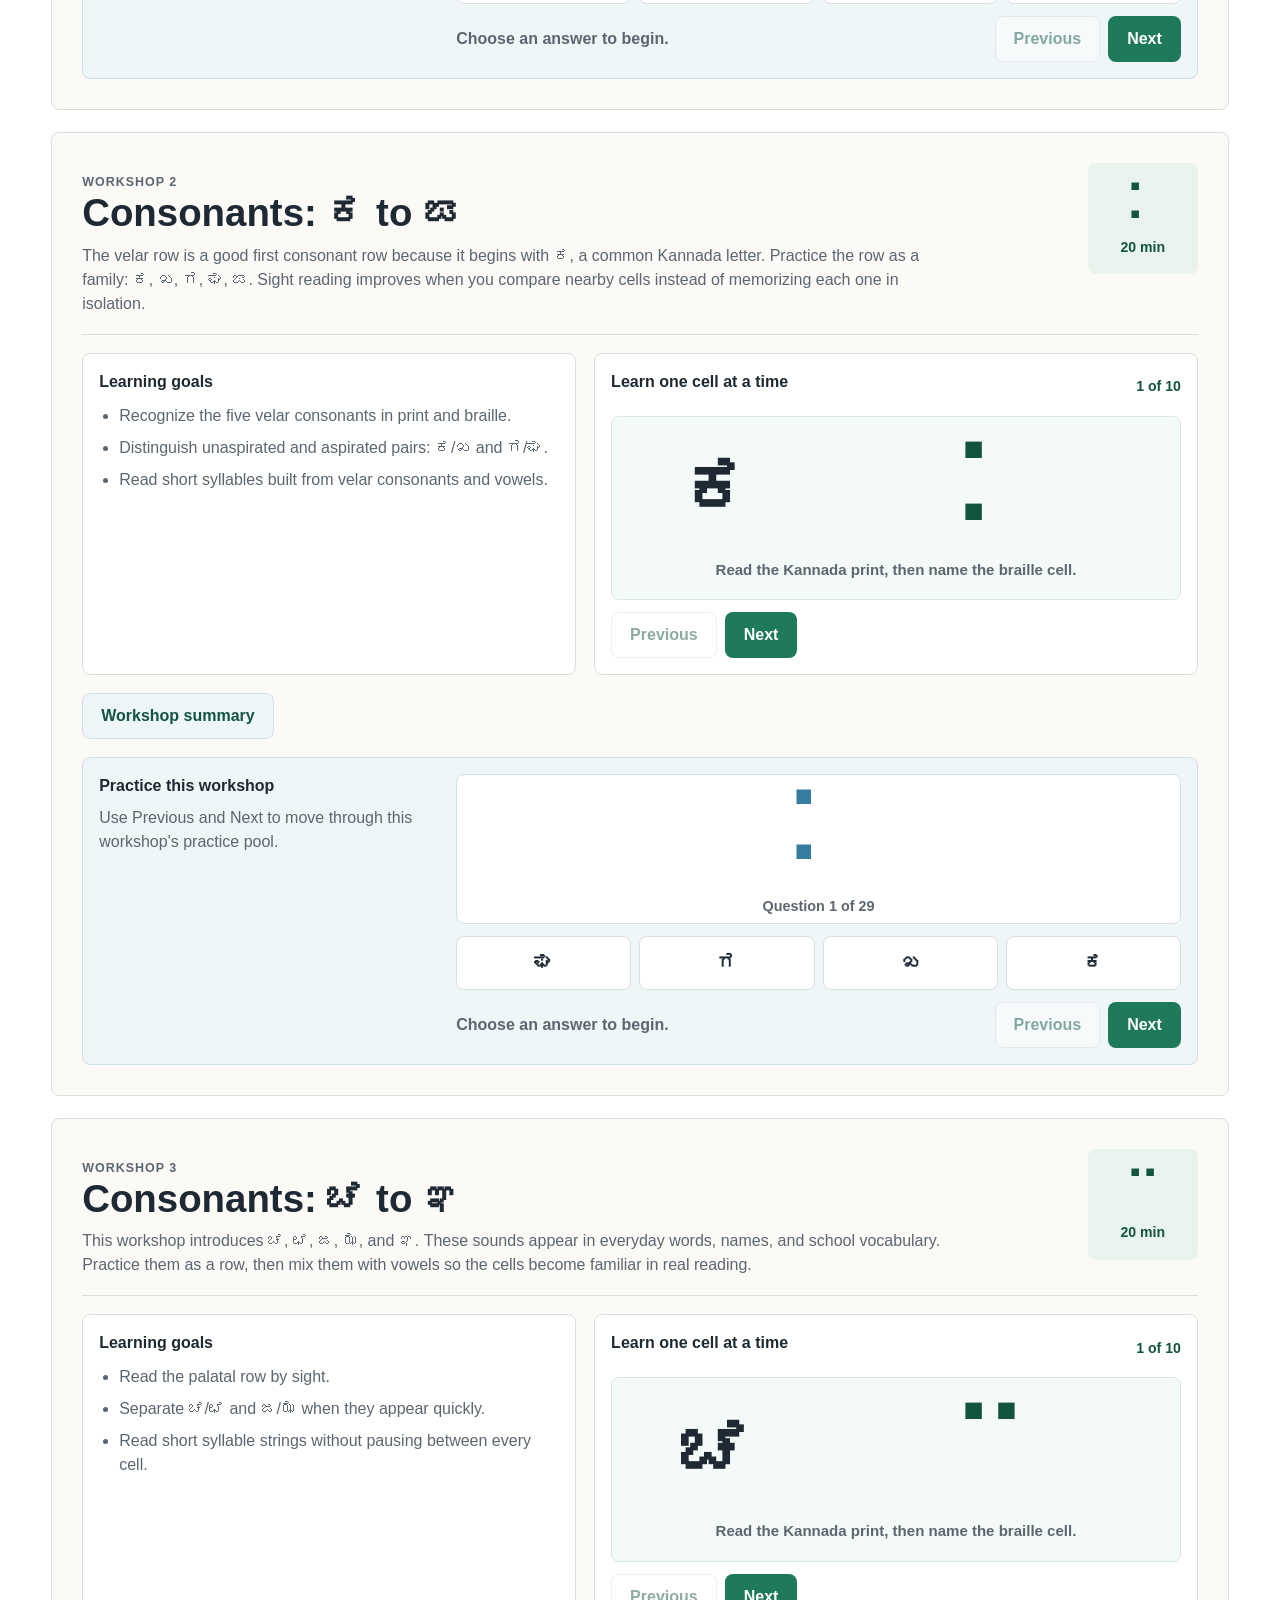
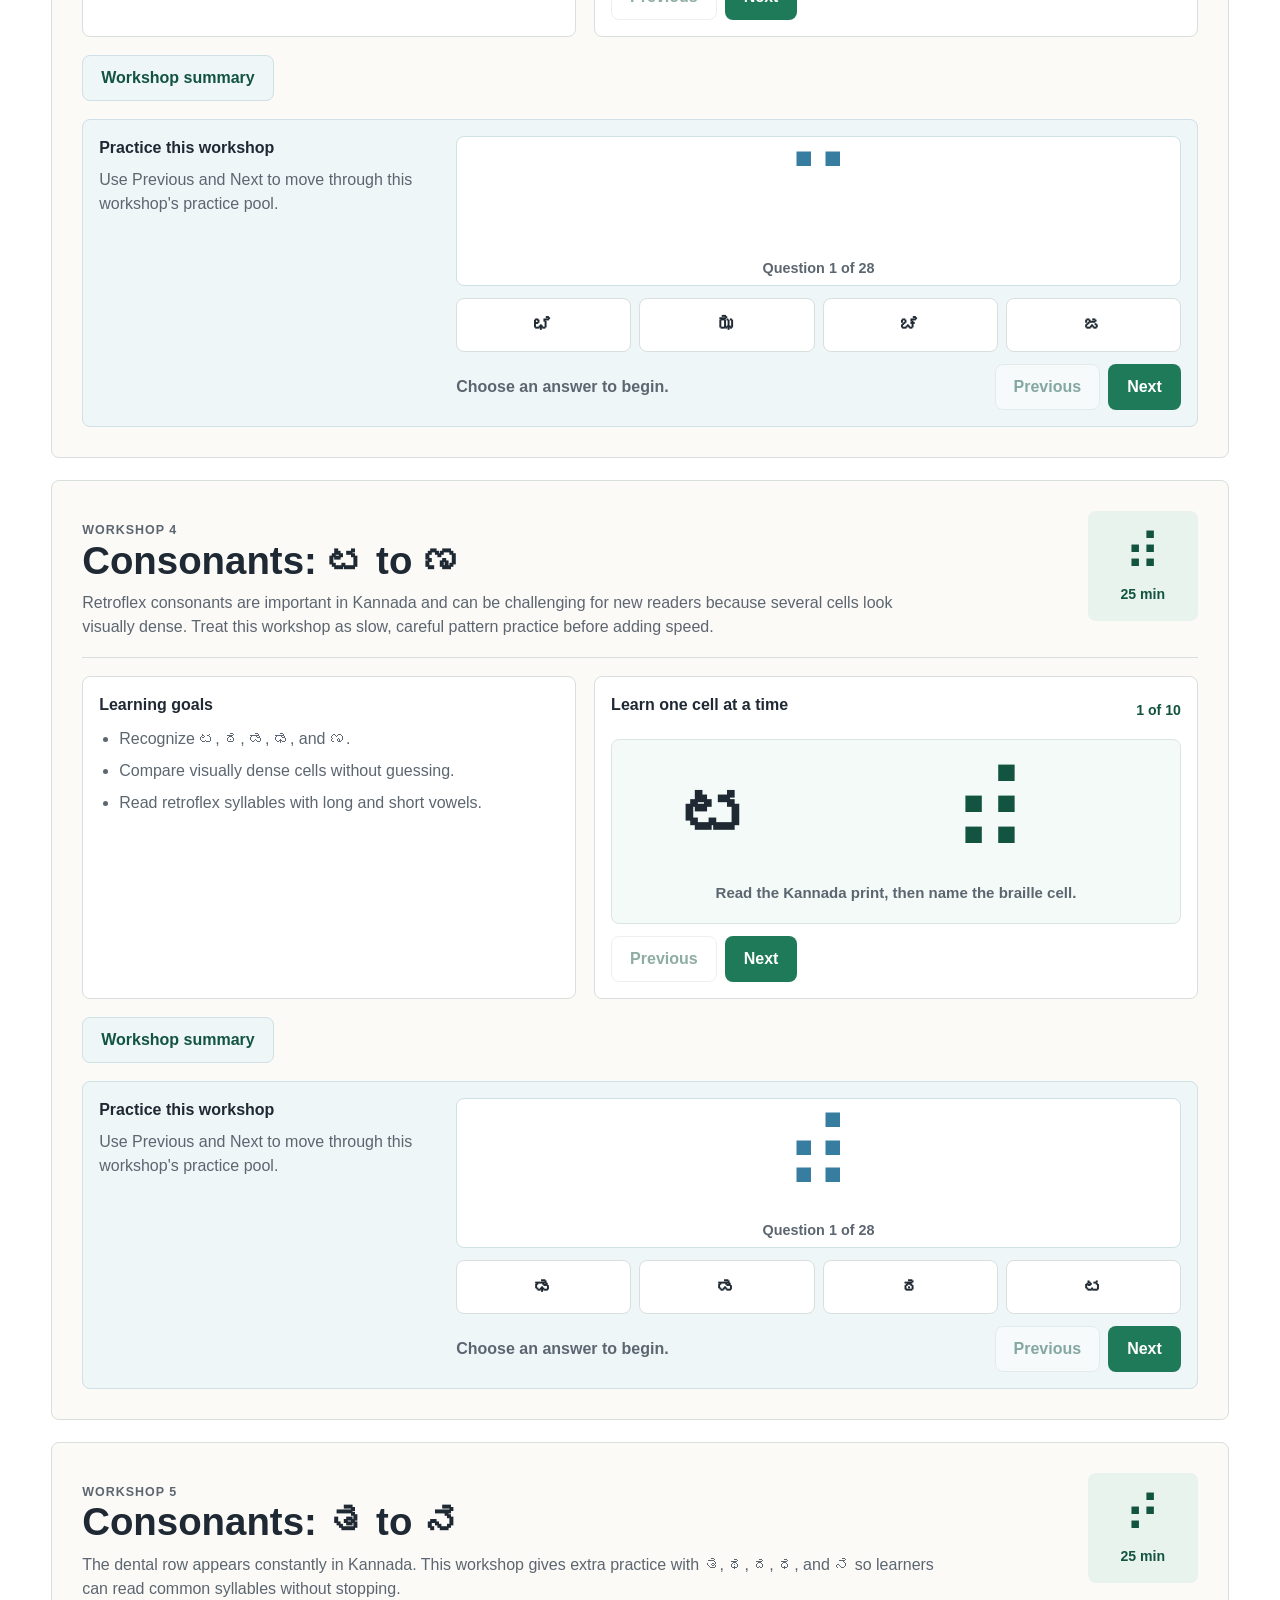
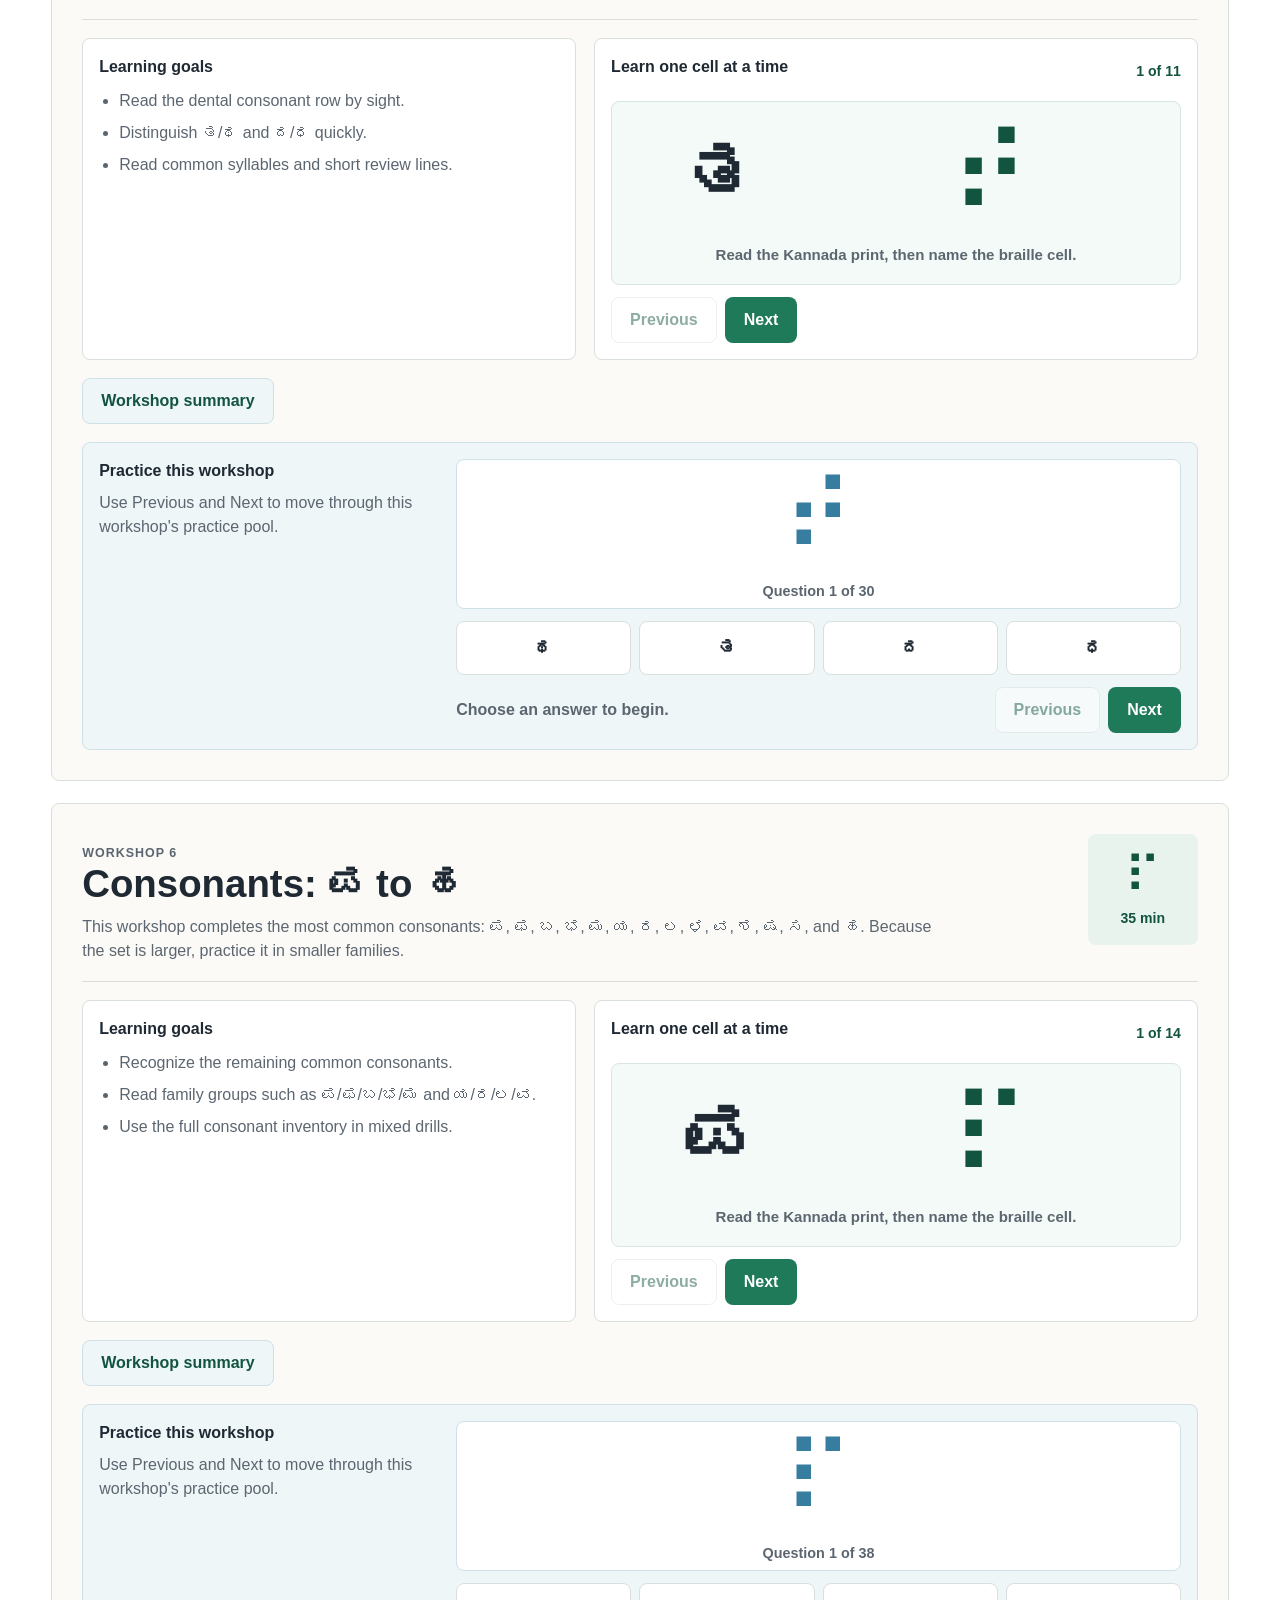
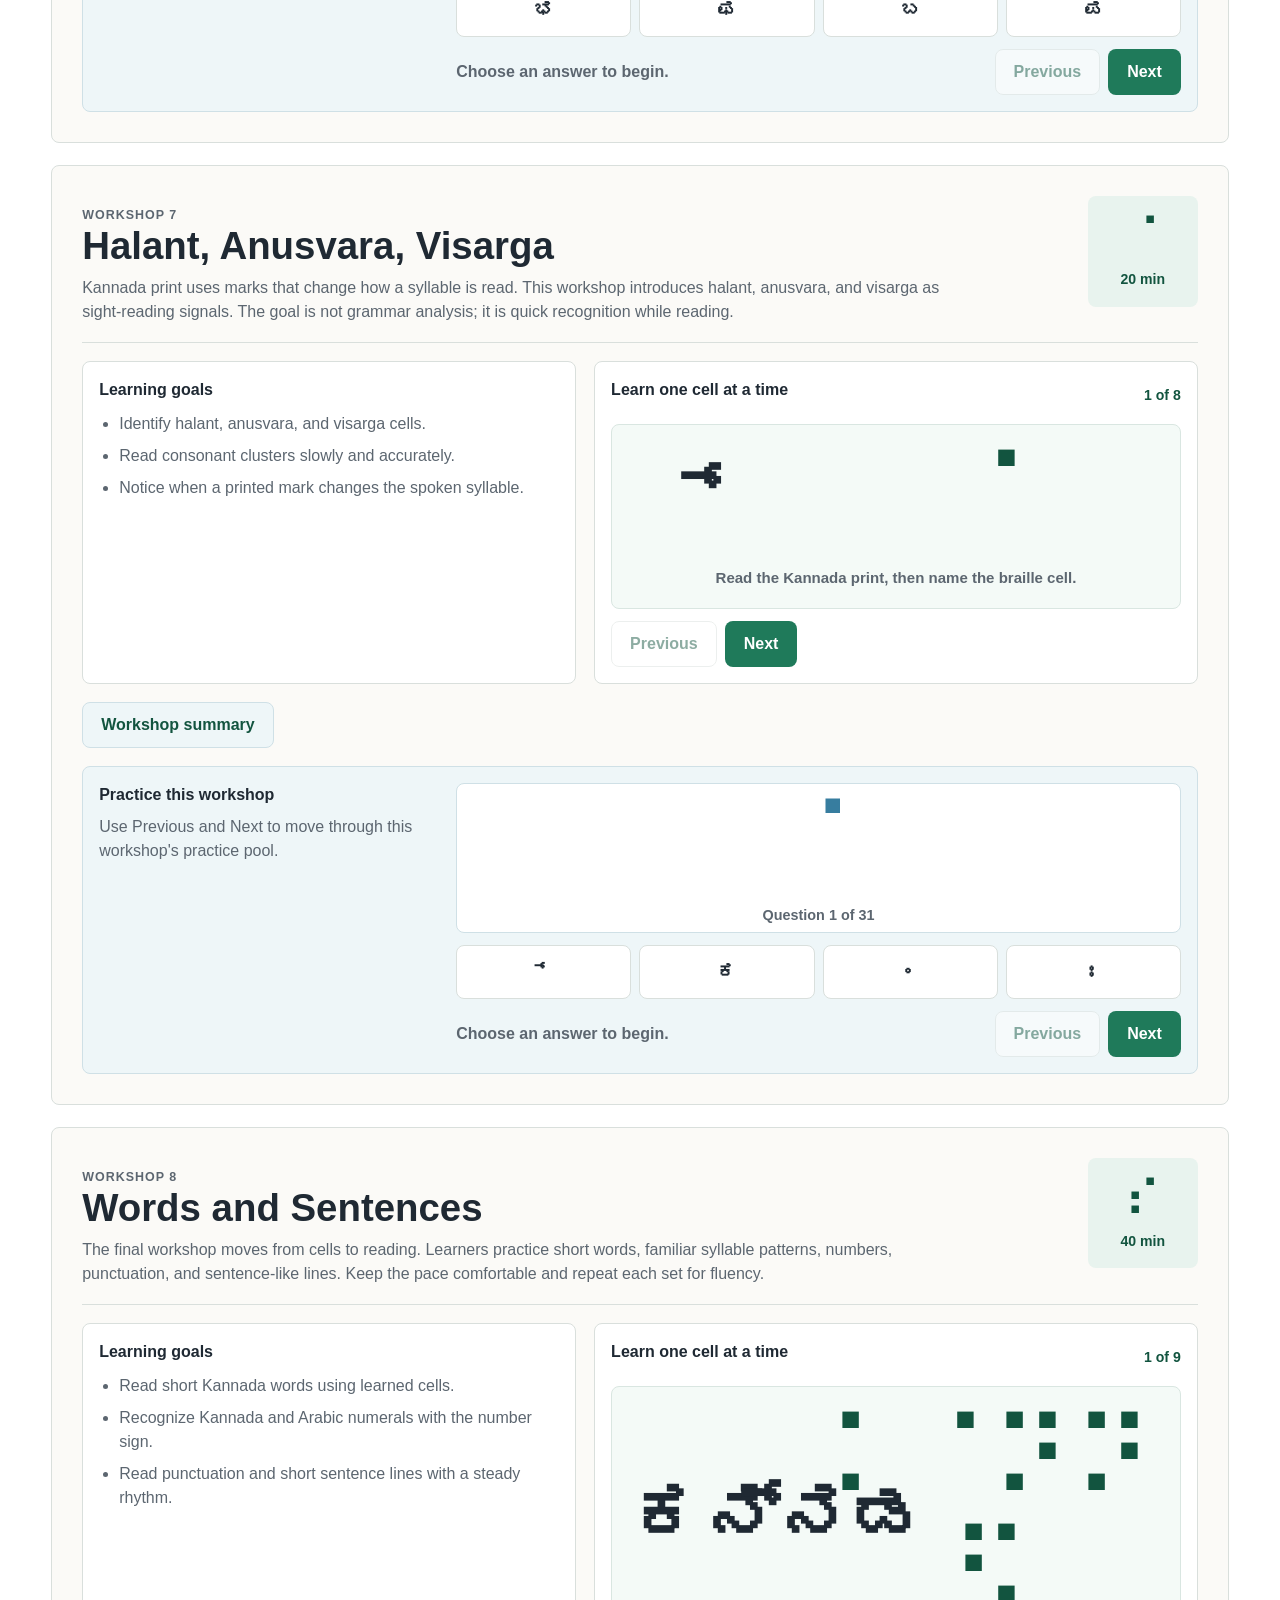
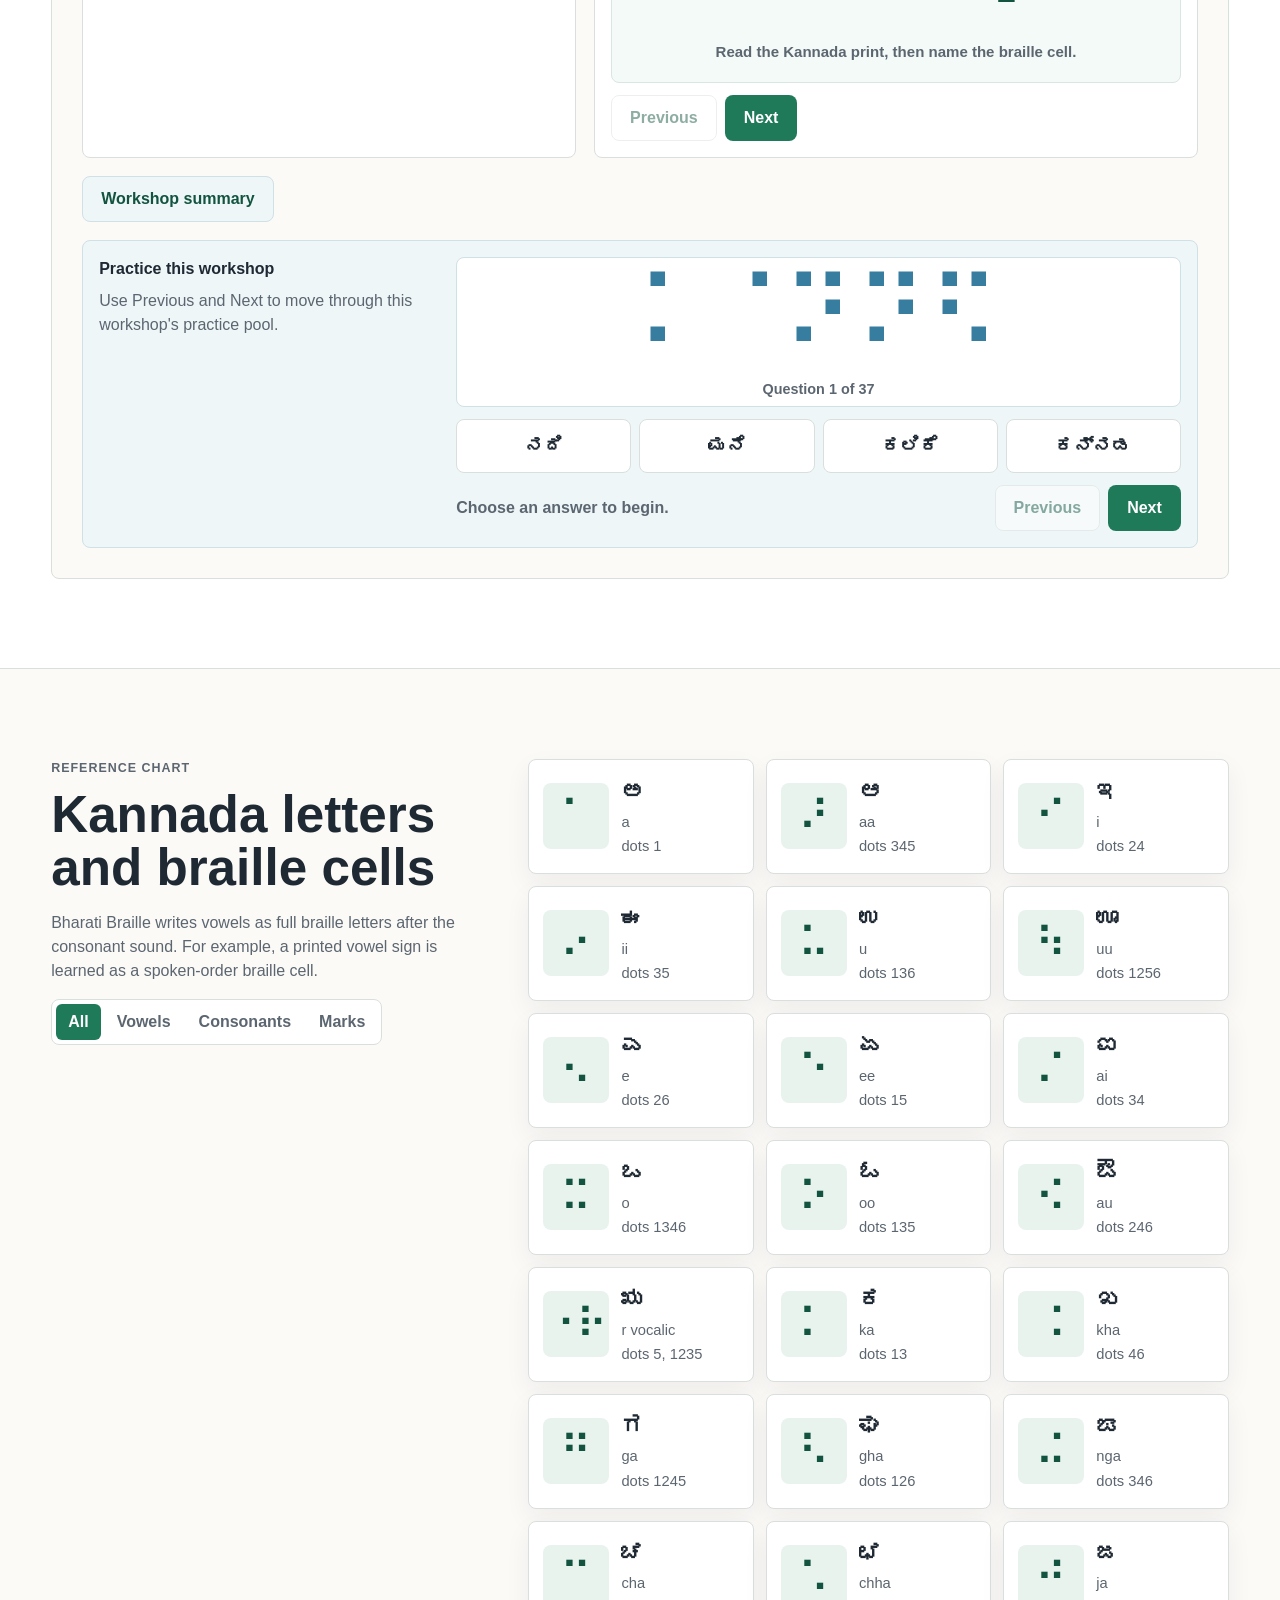
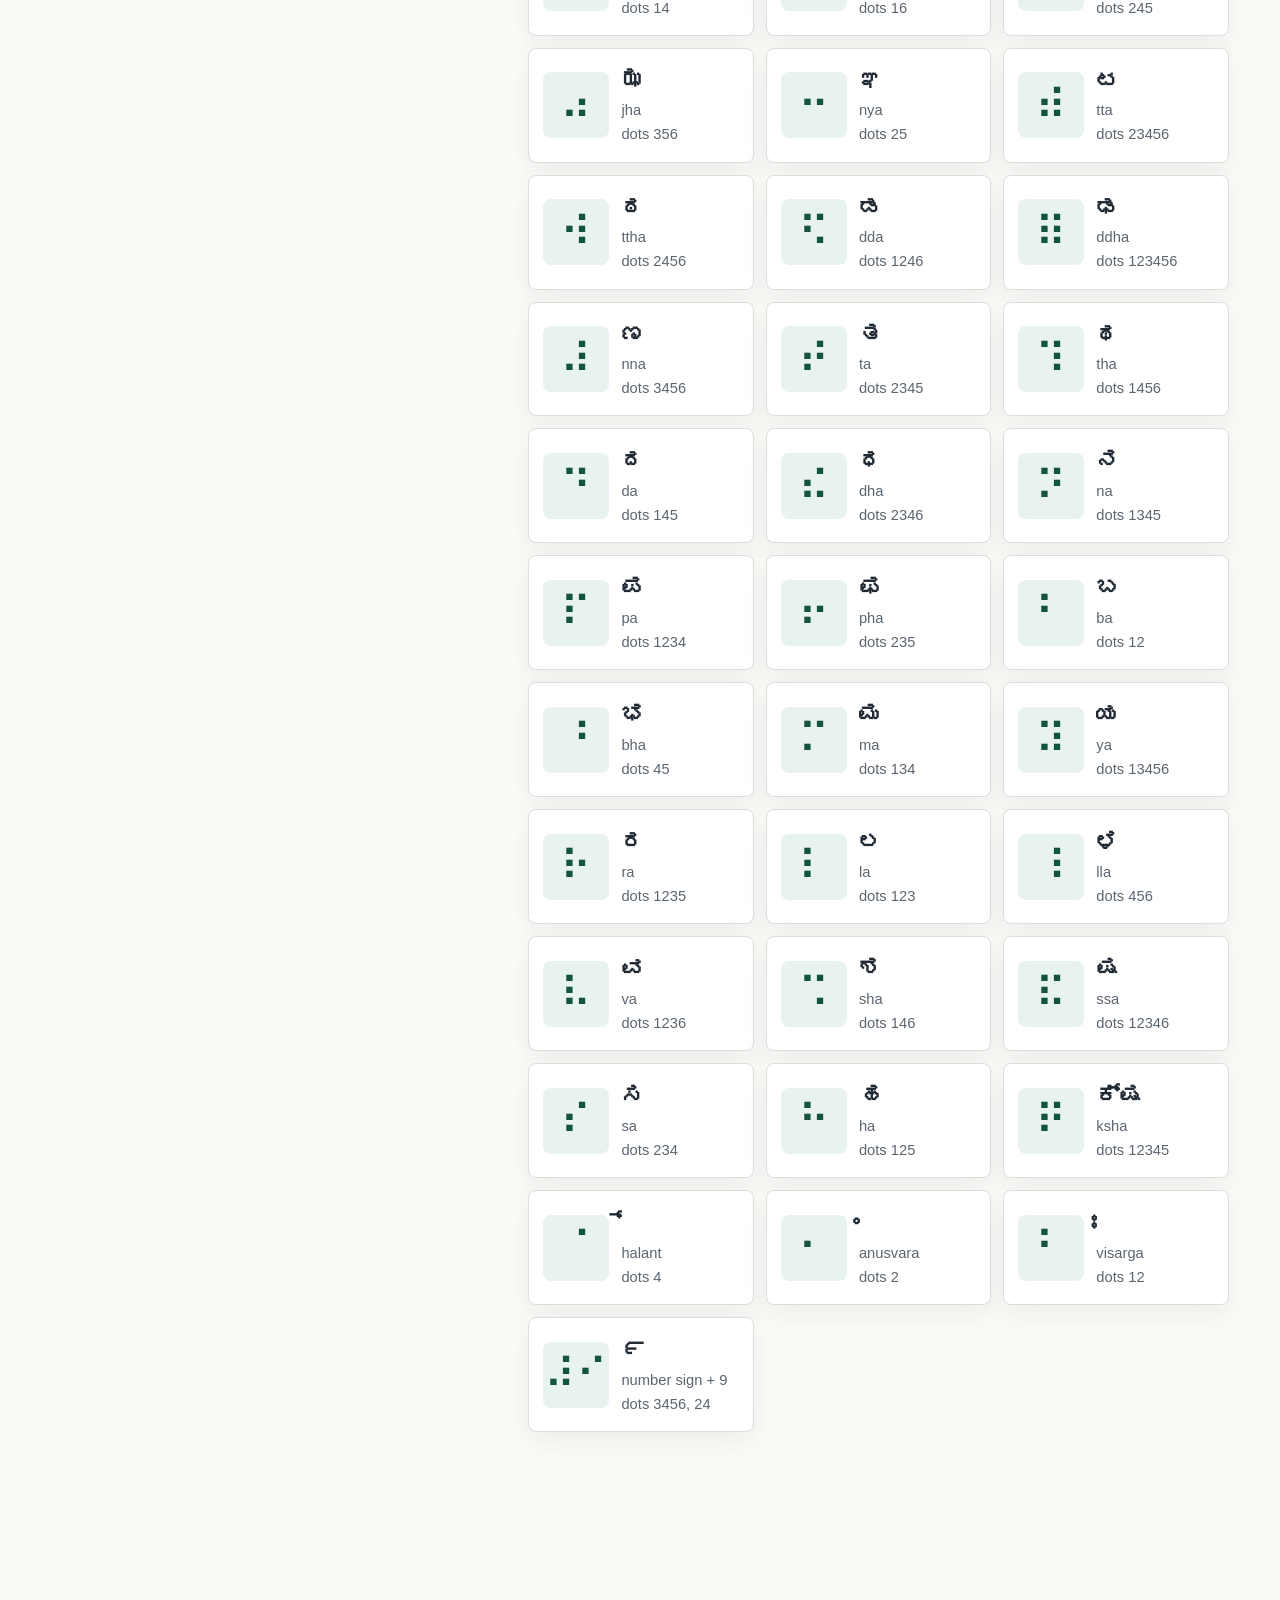
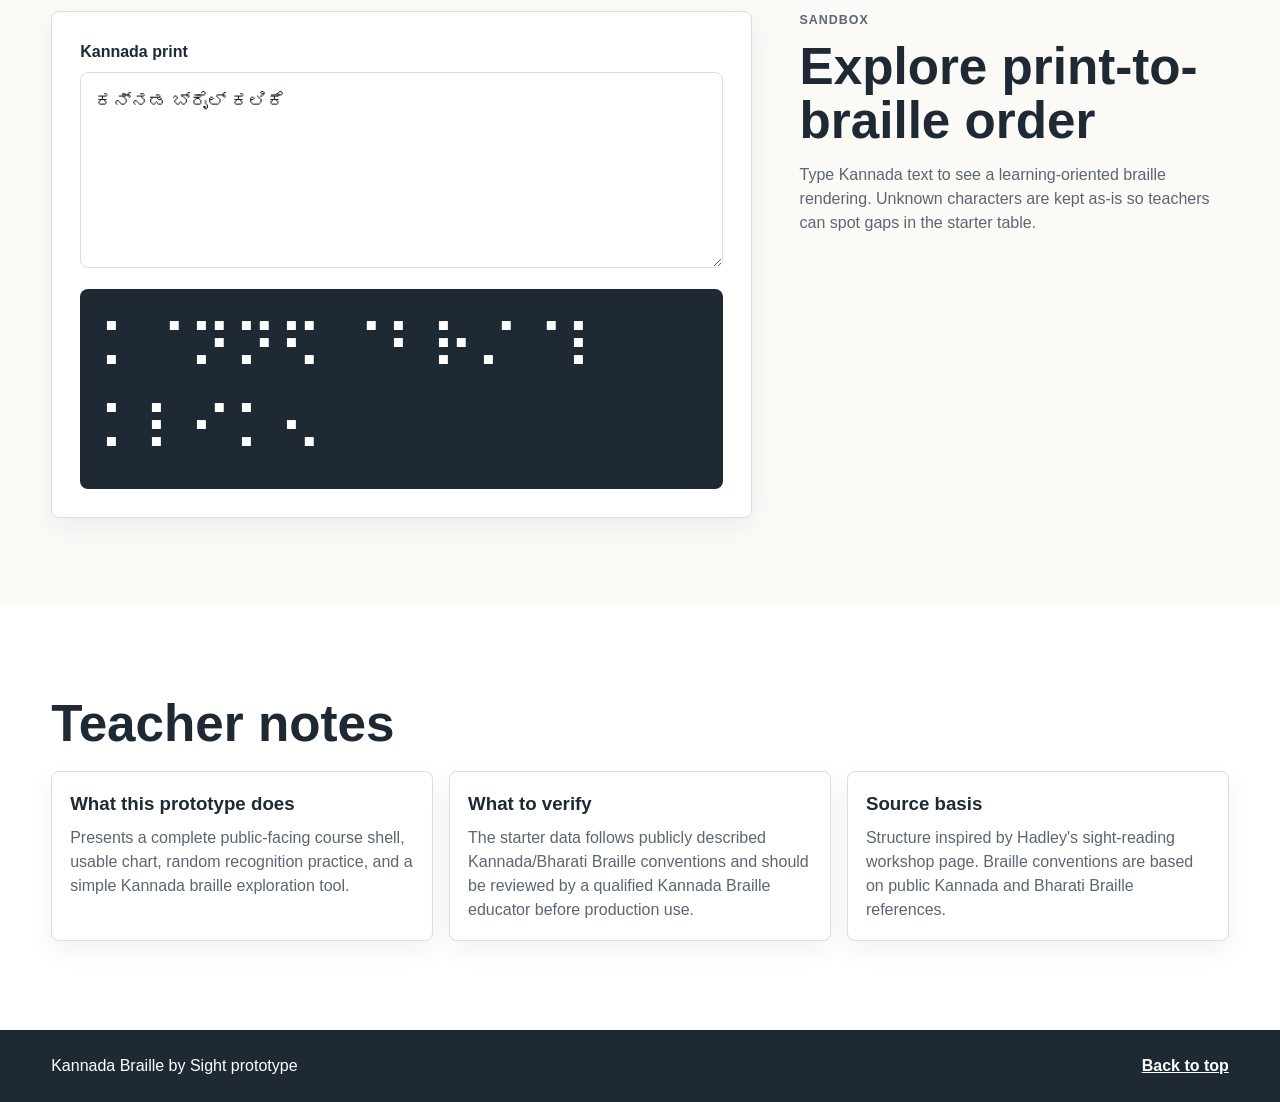
==== commit 8dd57e2f: "Add stepwise workshop navigation" ====
--- a/index.html
+++ b/index.html
@@ -17,7 +17,6 @@
         <span>Kannada Braille by Sight</span>
       </a>
       <nav aria-label="Primary">
-        <a href="#series">Lessons</a>
         <a href="#workshops">Workshops</a>
         <a href="#chart">Chart</a>
         <a href="#sandbox">Sandbox</a>
@@ -40,7 +39,7 @@
             braille cells, understand the writing order, and build confidence one group at a time.
           </p>
           <div class="hero-actions">
-            <a class="button primary" href="#series">Start the series</a>
+            <a class="button primary" href="#workshops">Start the workshops</a>
             <a class="button secondary" href="#workshops">Open workshops</a>
           </div>
         </div>
@@ -78,8 +77,21 @@
             then name the Kannada print, then read short sequences with increasing confidence.
           </p>
         </div>
-        <div class="workshop-detail-list" id="workshopDetails"></div>
+      <div class="workshop-detail-list" id="workshopDetails"></div>
       </section>
+
+      <div class="modal-backdrop" id="summaryModal" hidden>
+        <section class="summary-modal" role="dialog" aria-modal="true" aria-labelledby="summaryTitle">
+          <div class="summary-modal-header">
+            <div>
+              <p class="eyebrow">Workshop summary</p>
+              <h2 id="summaryTitle">Workshop summary</h2>
+            </div>
+            <button class="icon-button" type="button" id="closeSummary" aria-label="Close workshop summary">×</button>
+          </div>
+          <div class="summary-modal-body" id="summaryBody"></div>
+        </section>
+      </div>
 
       <section id="chart" class="section split" aria-labelledby="chart-title">
         <div class="section-heading sticky-copy">
--- a/style.css
+++ b/style.css
@@ -176,6 +176,17 @@
   color: #fff;
 }
 
+.button.secondary.dark-text {
+  border-color: var(--line);
+  color: var(--green-deep);
+  background: #fff;
+}
+
+.button:disabled {
+  cursor: not-allowed;
+  opacity: 0.48;
+}
+
 .hero-art {
   position: relative;
   min-height: 440px;
@@ -416,6 +427,73 @@
   color: var(--muted);
 }
 
+.cell-stepper {
+  display: grid;
+  gap: 12px;
+}
+
+.cell-stepper-heading {
+  display: flex;
+  align-items: center;
+  justify-content: space-between;
+  gap: 12px;
+}
+
+.cell-step-count {
+  color: var(--green-deep);
+  font-size: 0.88rem;
+  font-weight: 900;
+}
+
+.cell-step-card {
+  display: grid;
+  grid-template-columns: minmax(100px, 0.34fr) minmax(0, 0.66fr);
+  gap: 12px;
+  align-items: center;
+  min-height: 170px;
+  padding: 18px;
+  border: 1px solid #d9e6e1;
+  border-radius: 8px;
+  background: #f4faf7;
+}
+
+.cell-step-print {
+  font-size: clamp(2.4rem, 7vw, 4.6rem);
+  font-weight: 900;
+  line-height: 1;
+  text-align: center;
+}
+
+.cell-step-braille {
+  color: var(--green-deep);
+  font-family: "Segoe UI Symbol", "Nirmala UI", sans-serif;
+  font-size: clamp(4rem, 12vw, 7rem);
+  line-height: 1;
+  text-align: center;
+  overflow-wrap: anywhere;
+}
+
+.cell-step-note {
+  grid-column: 1 / -1;
+  color: var(--muted);
+  font-size: 0.94rem;
+  font-weight: 800;
+  text-align: center;
+}
+
+.step-controls {
+  display: flex;
+  flex-wrap: wrap;
+  gap: 8px;
+}
+
+.summary-button {
+  margin-top: 18px;
+  border-color: #cfe0e6;
+  background: #eef6f8;
+  color: var(--green-deep);
+}
+
 .focus-cell-list,
 .drill-list {
   display: flex;
@@ -460,6 +538,71 @@
 .practice-set p {
   margin: 0 0 12px;
   font-size: 0.94rem;
+}
+
+.modal-backdrop[hidden] {
+  display: none;
+}
+
+.modal-backdrop {
+  position: fixed;
+  inset: 0;
+  z-index: 30;
+  display: grid;
+  place-items: center;
+  padding: clamp(14px, 3vw, 34px);
+  background: rgba(31, 41, 51, 0.58);
+}
+
+.summary-modal {
+  display: grid;
+  grid-template-rows: auto minmax(0, 1fr);
+  width: min(1060px, 100%);
+  max-height: min(88vh, 900px);
+  border-radius: 8px;
+  background: #fff;
+  box-shadow: var(--shadow);
+  overflow: hidden;
+}
+
+.summary-modal-header {
+  display: flex;
+  align-items: center;
+  justify-content: space-between;
+  gap: 18px;
+  padding: 18px clamp(18px, 3vw, 28px);
+  border-bottom: 1px solid var(--line);
+}
+
+.summary-modal-header h2 {
+  margin: 0;
+  font-size: clamp(1.5rem, 3vw, 2.4rem);
+  line-height: 1.08;
+}
+
+.icon-button {
+  display: grid;
+  place-items: center;
+  width: 42px;
+  height: 42px;
+  border: 1px solid var(--line);
+  border-radius: 8px;
+  background: #fff;
+  color: var(--ink);
+  font-size: 1.8rem;
+  line-height: 1;
+  cursor: pointer;
+}
+
+.summary-modal-body {
+  display: grid;
+  gap: 20px;
+  padding: clamp(18px, 3vw, 28px);
+  overflow: auto;
+}
+
+.summary-modal-body h3 {
+  margin: 0 0 12px;
 }
 
 .section-quiz {
@@ -784,6 +927,14 @@
     width: 100%;
   }
 
+  .cell-step-card {
+    grid-template-columns: 1fr;
+  }
+
+  .step-controls {
+    flex-direction: column;
+  }
+
   .cell-cloud {
     right: 0;
     grid-template-columns: repeat(3, 1fr);
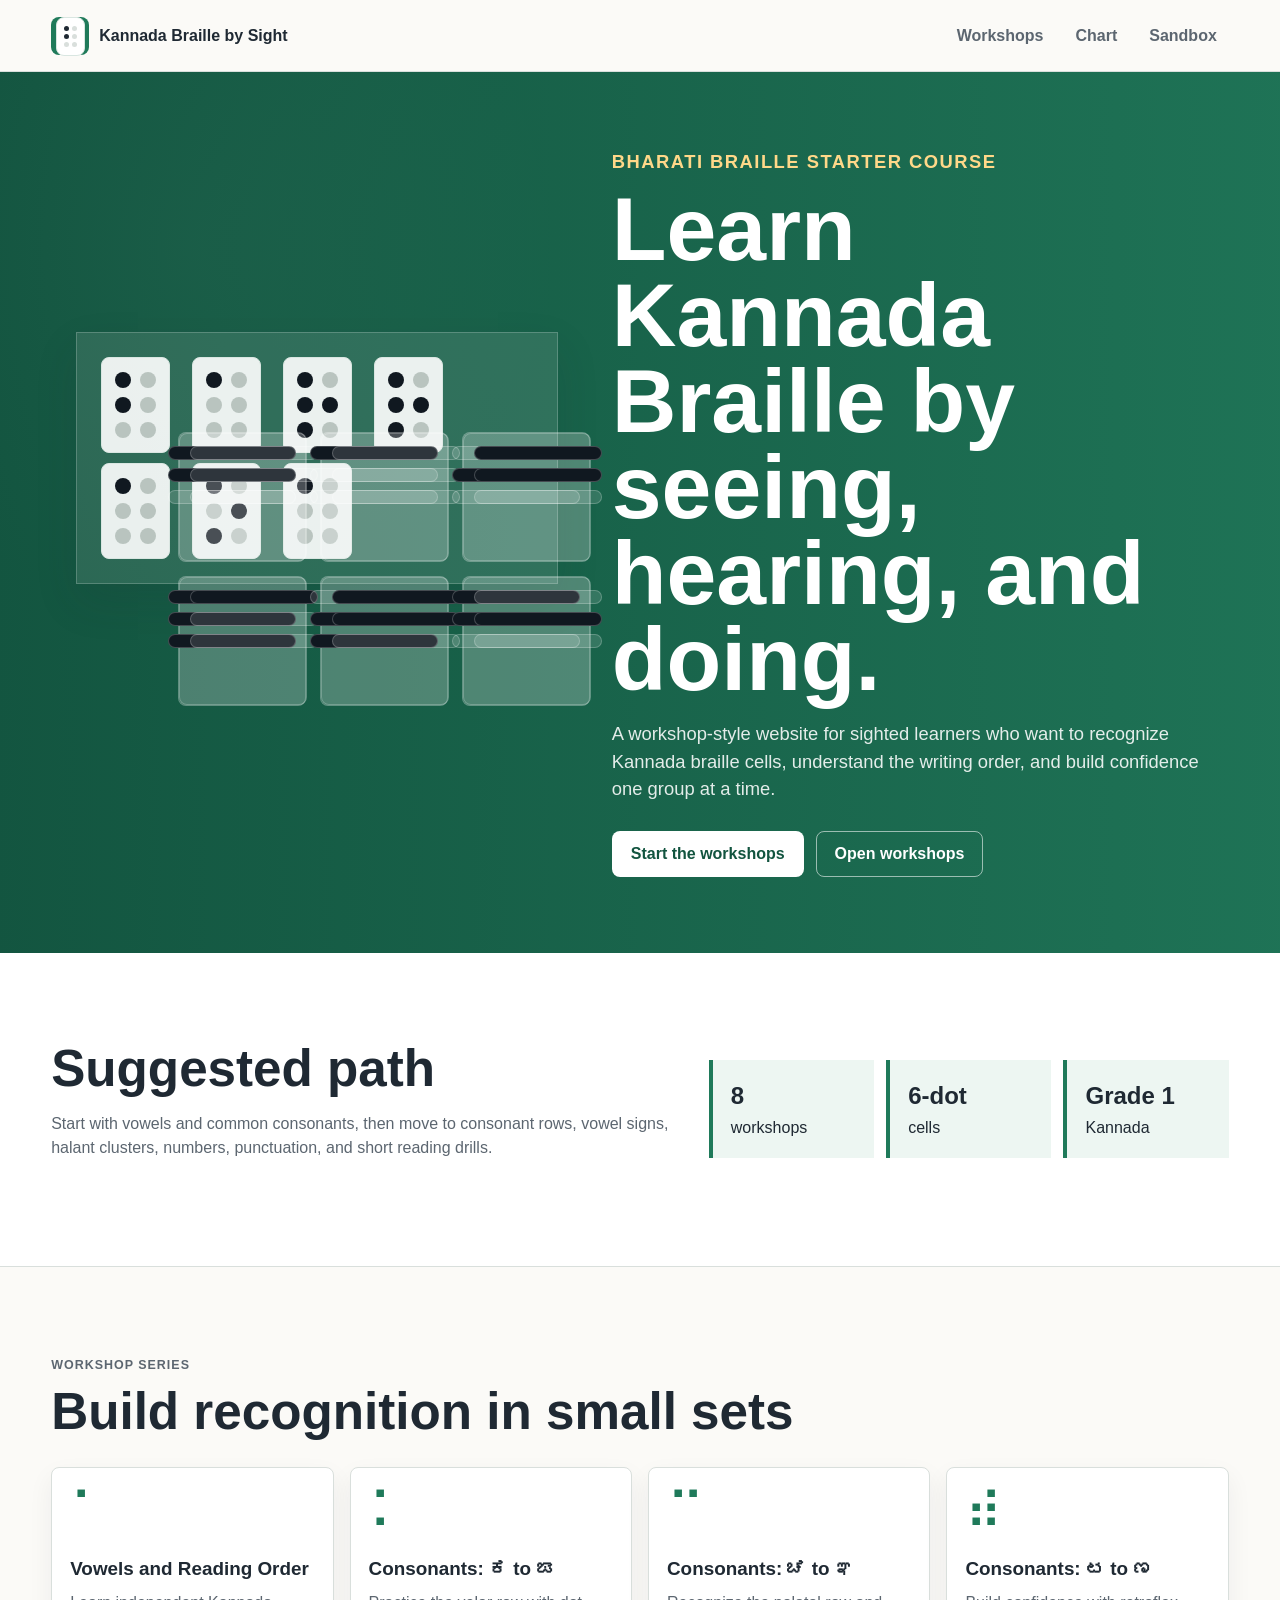
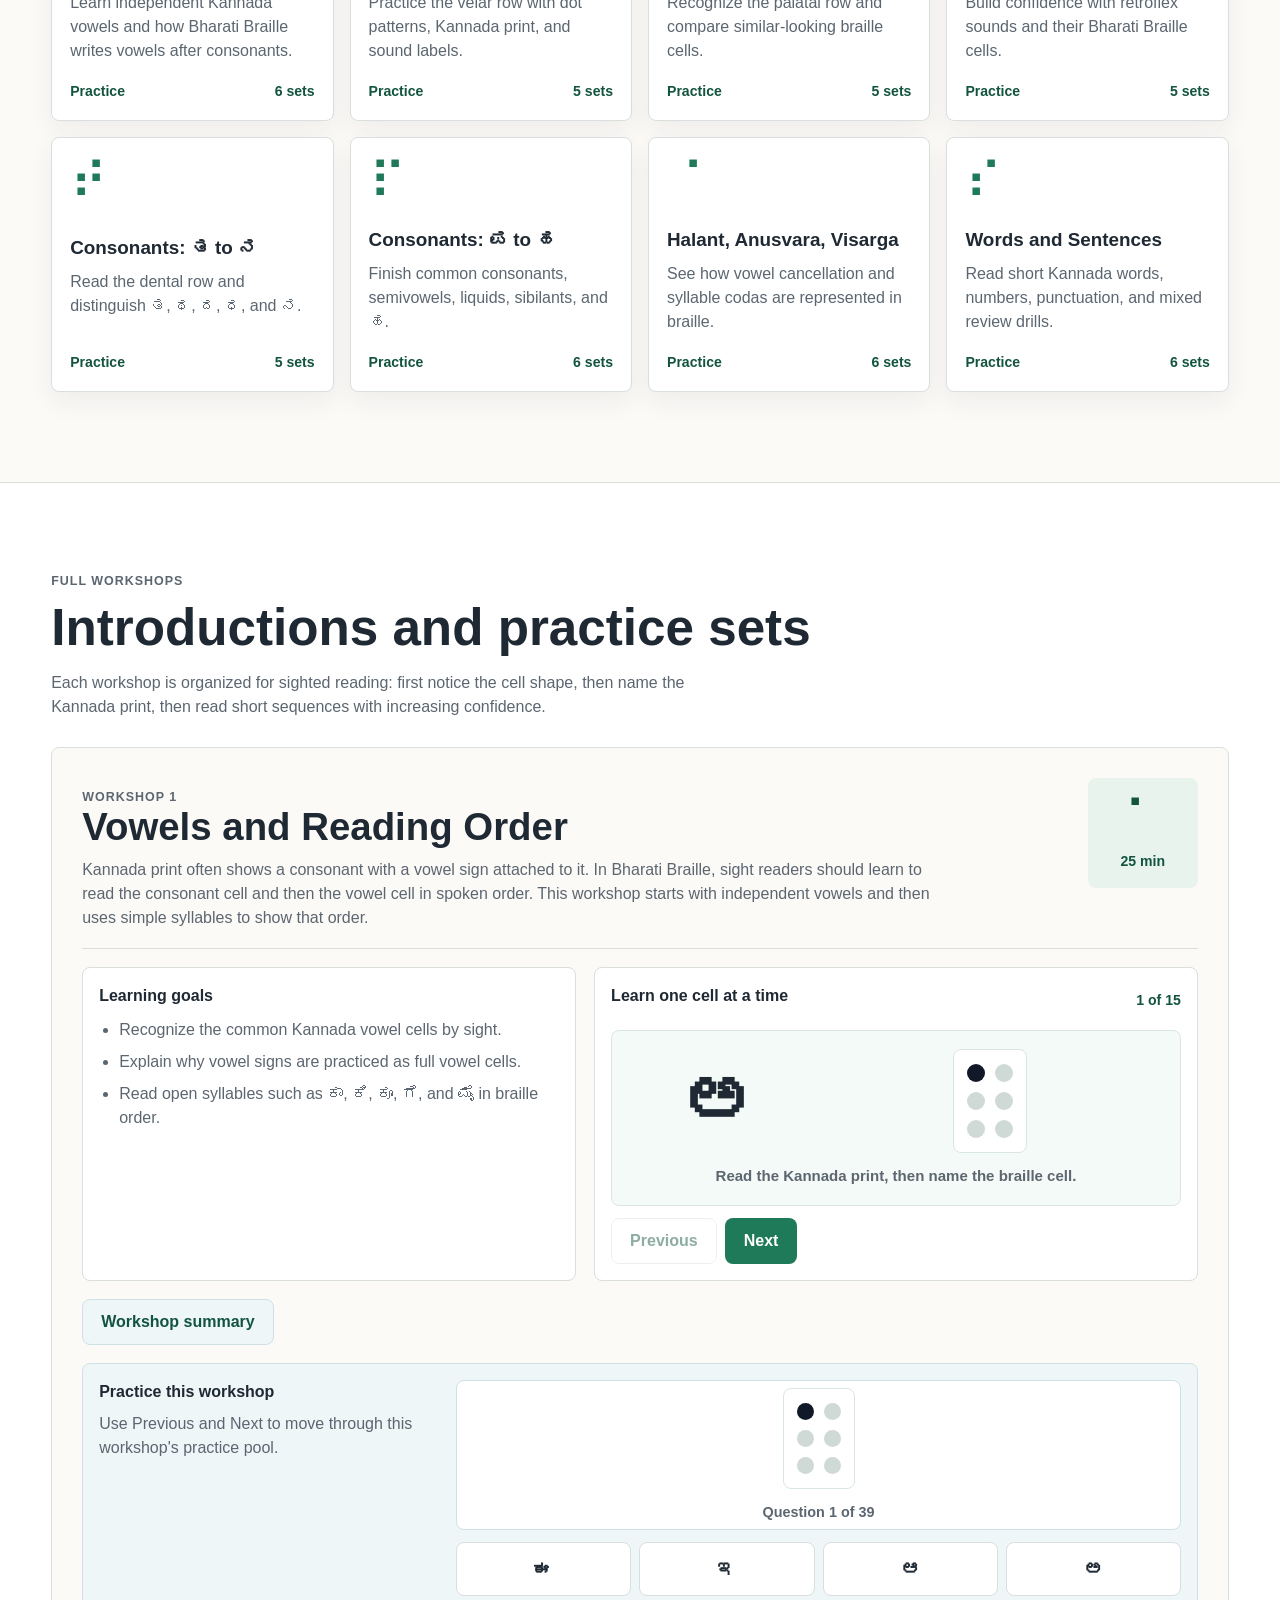
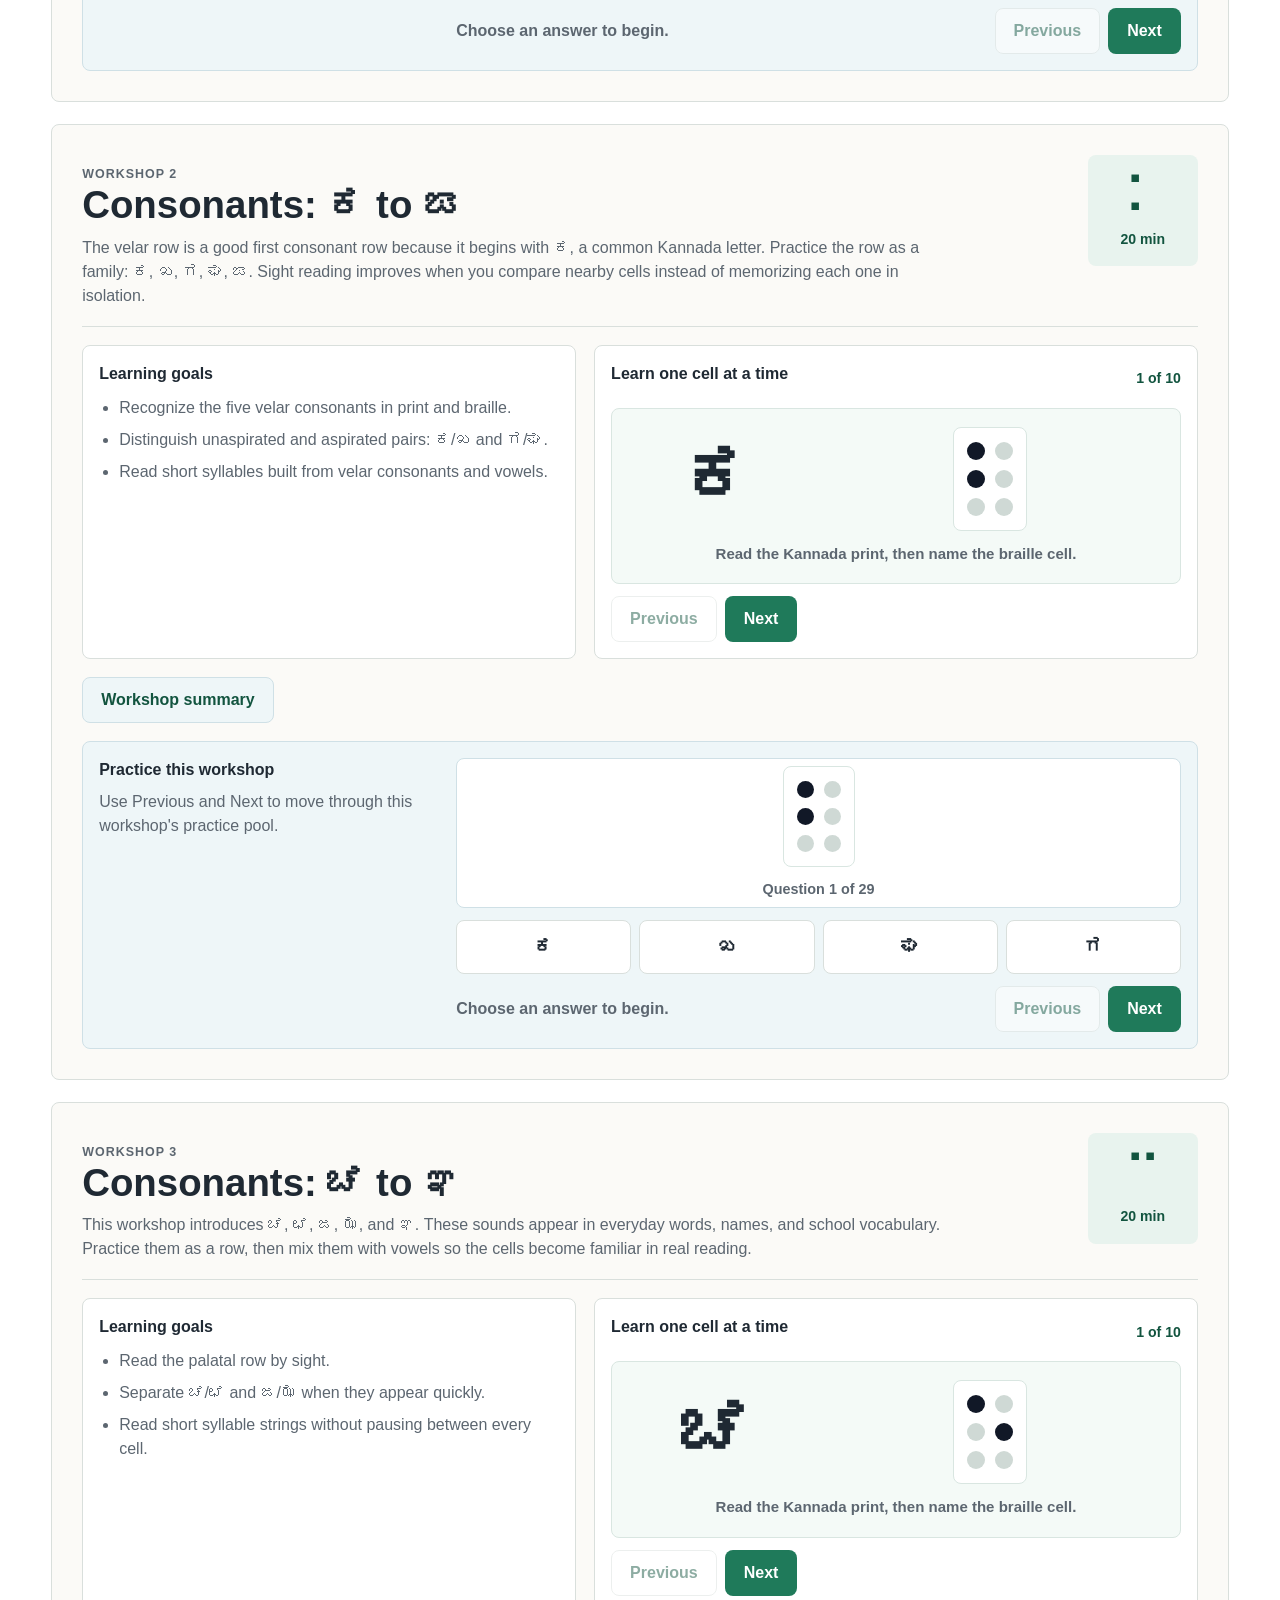
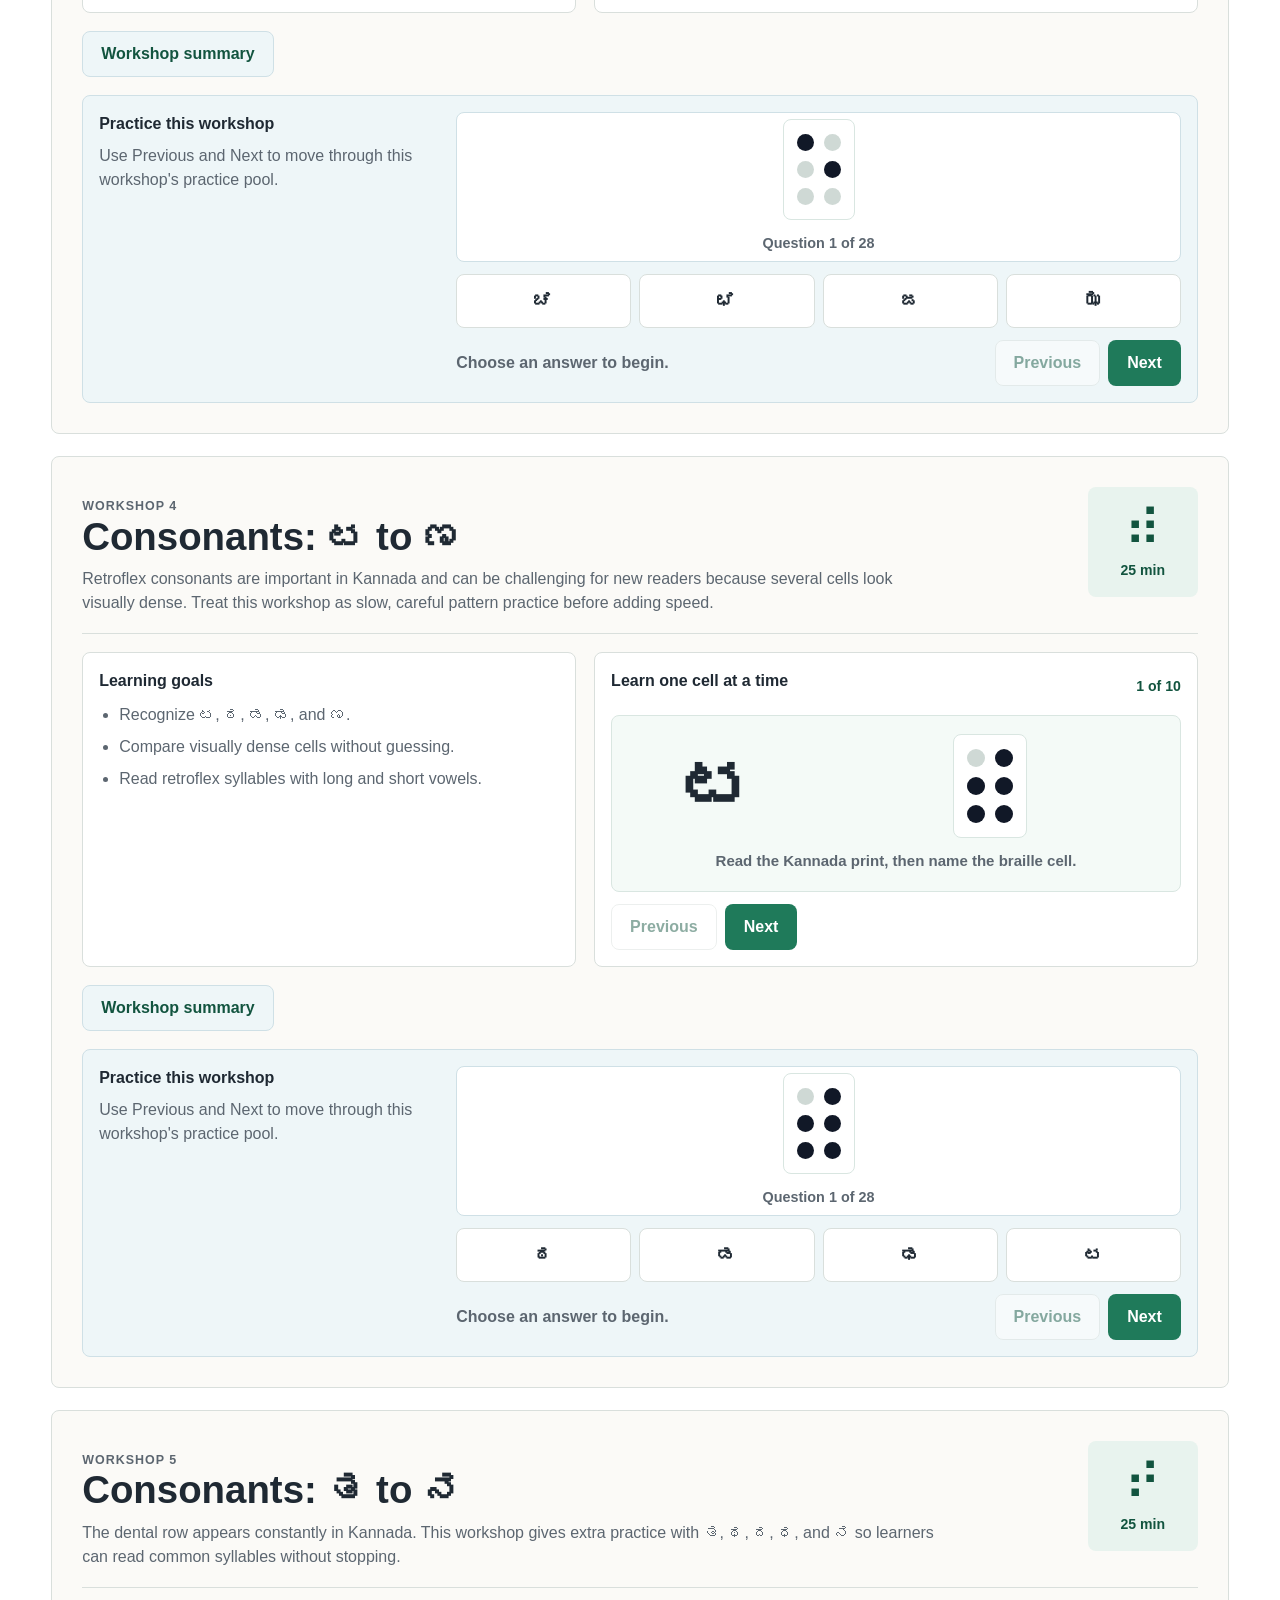
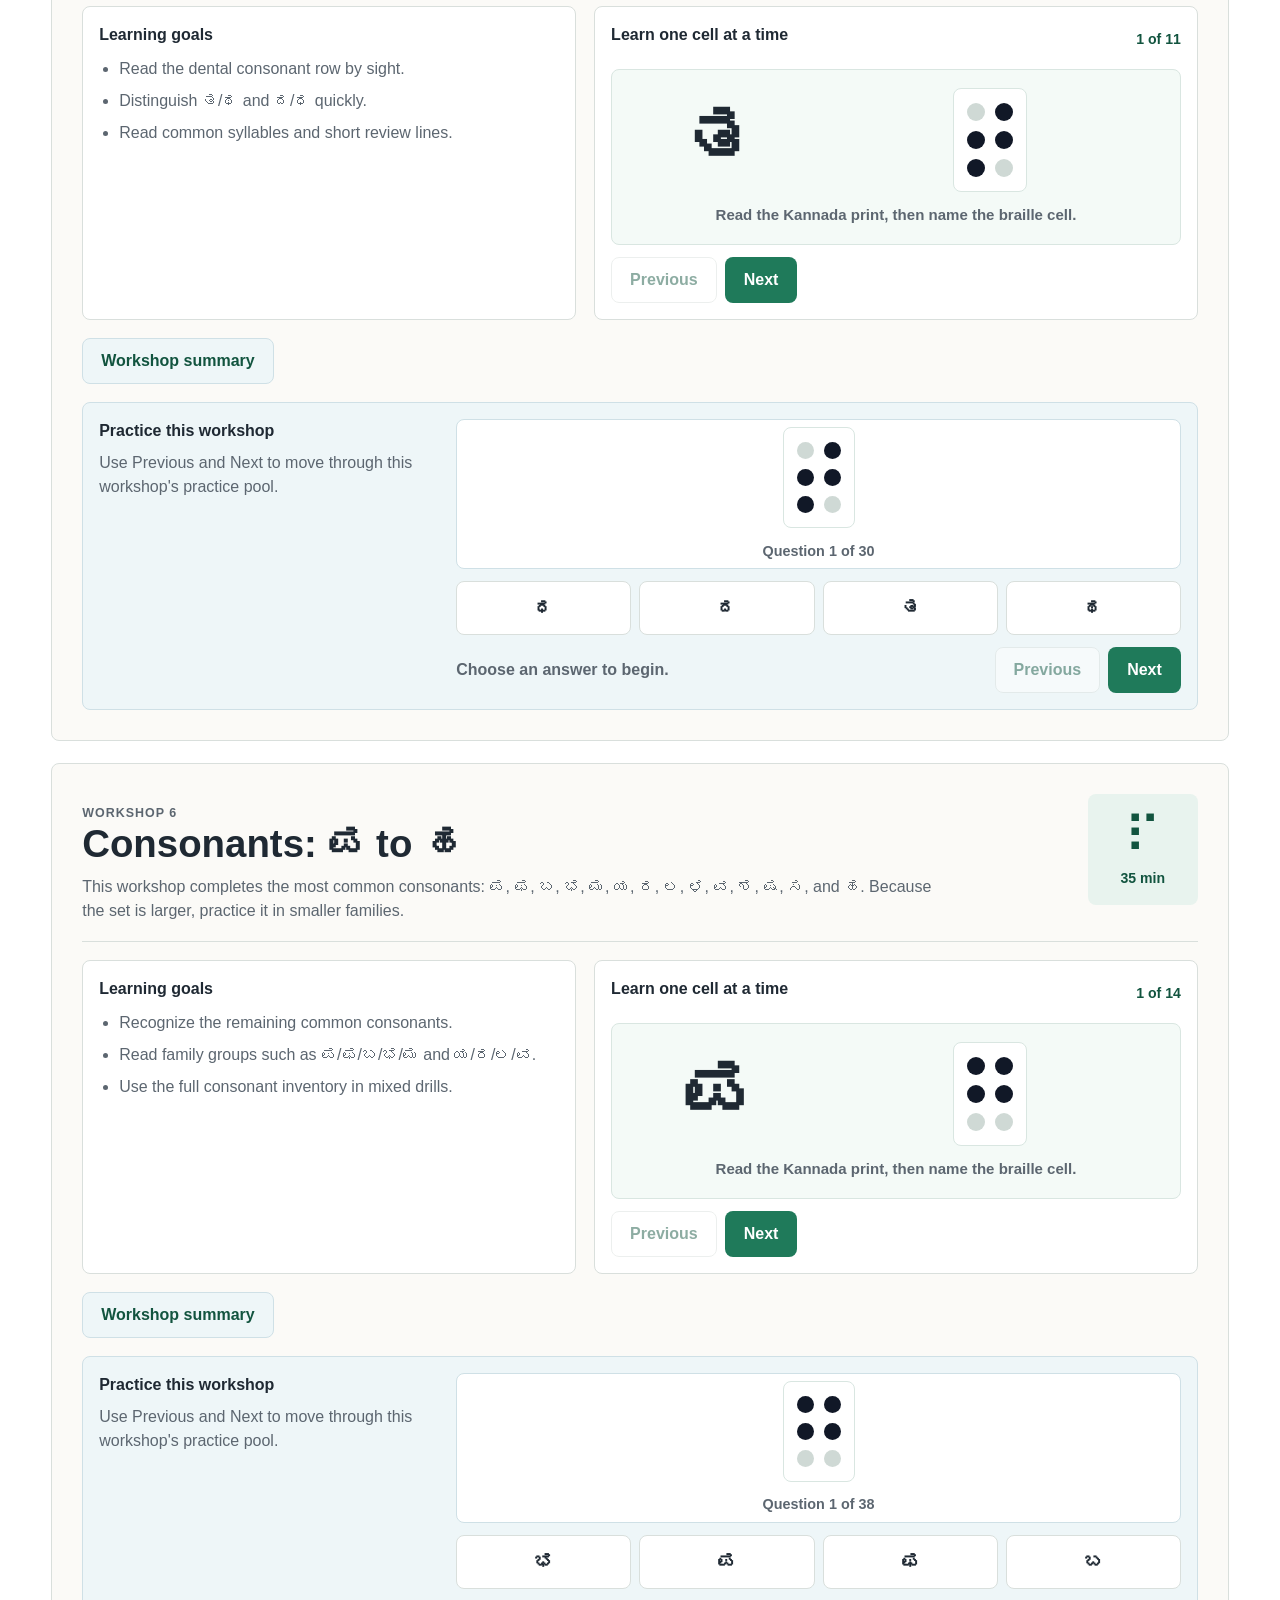
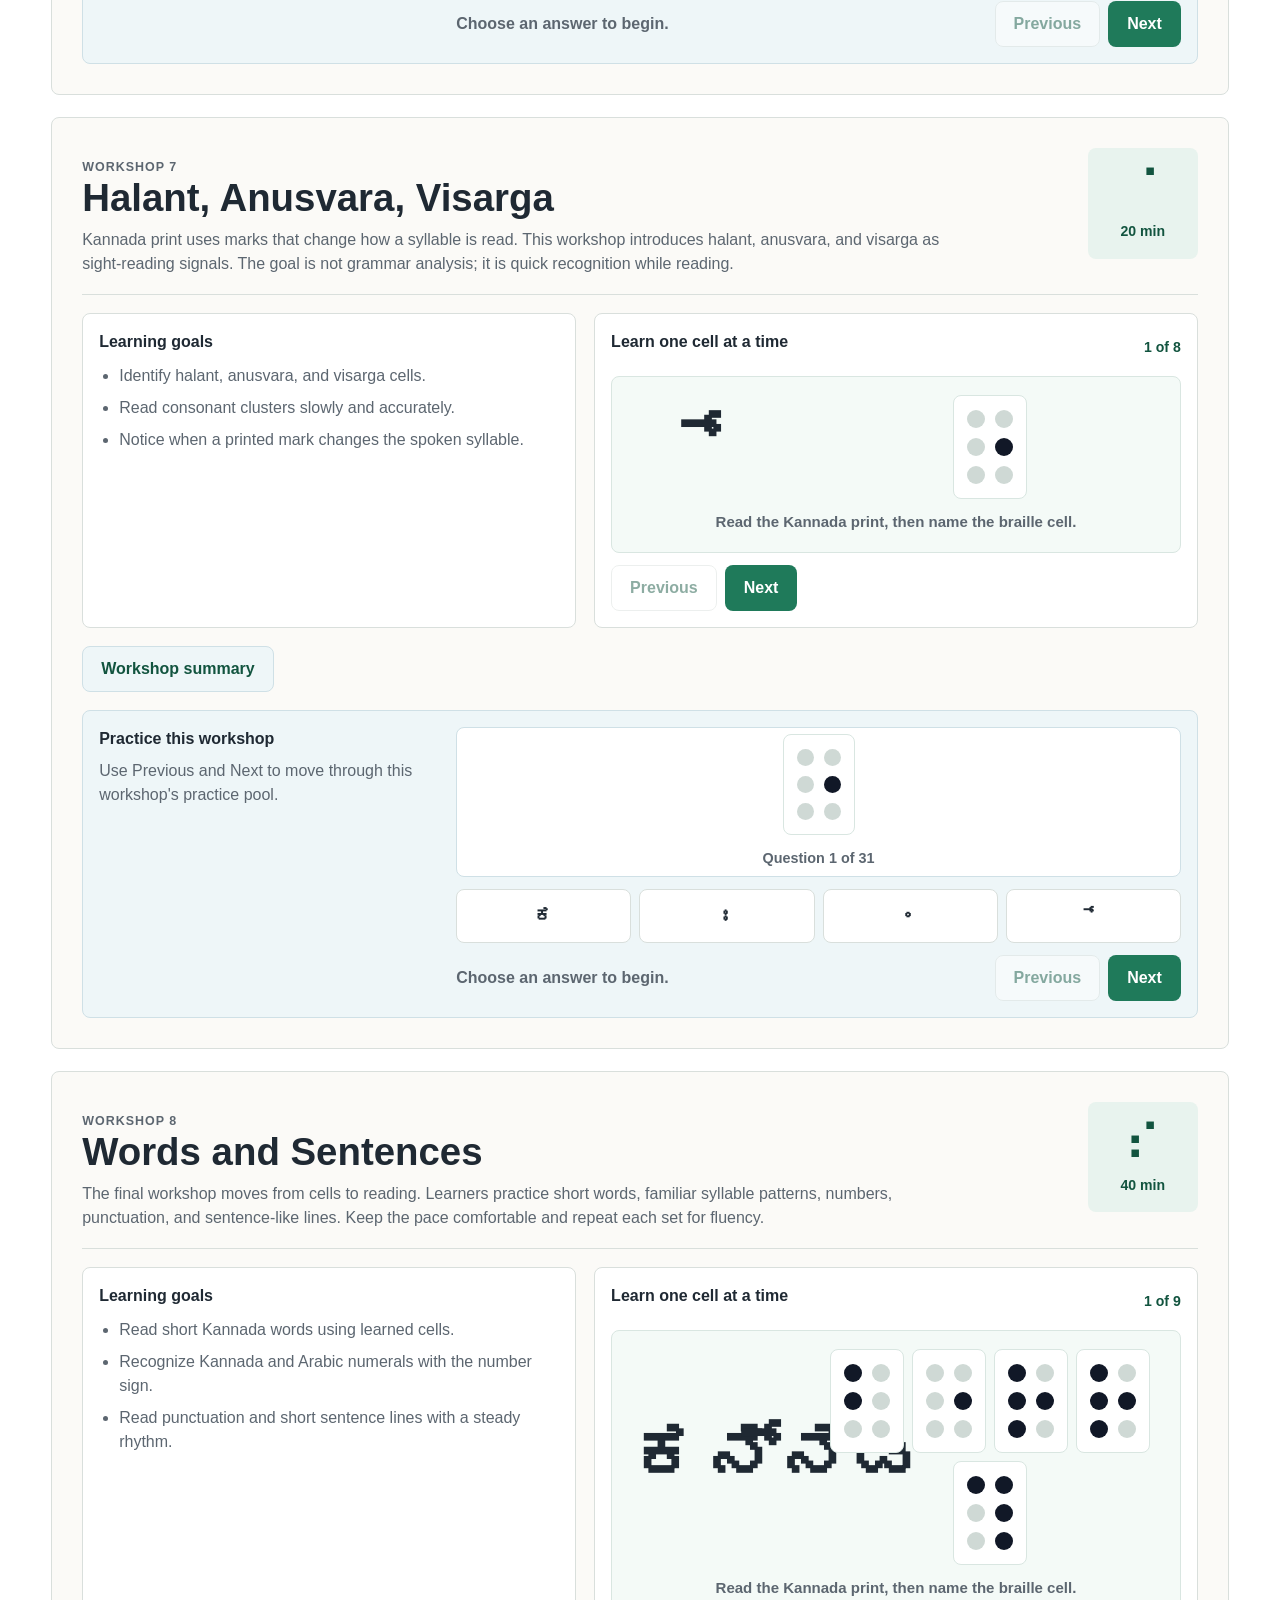
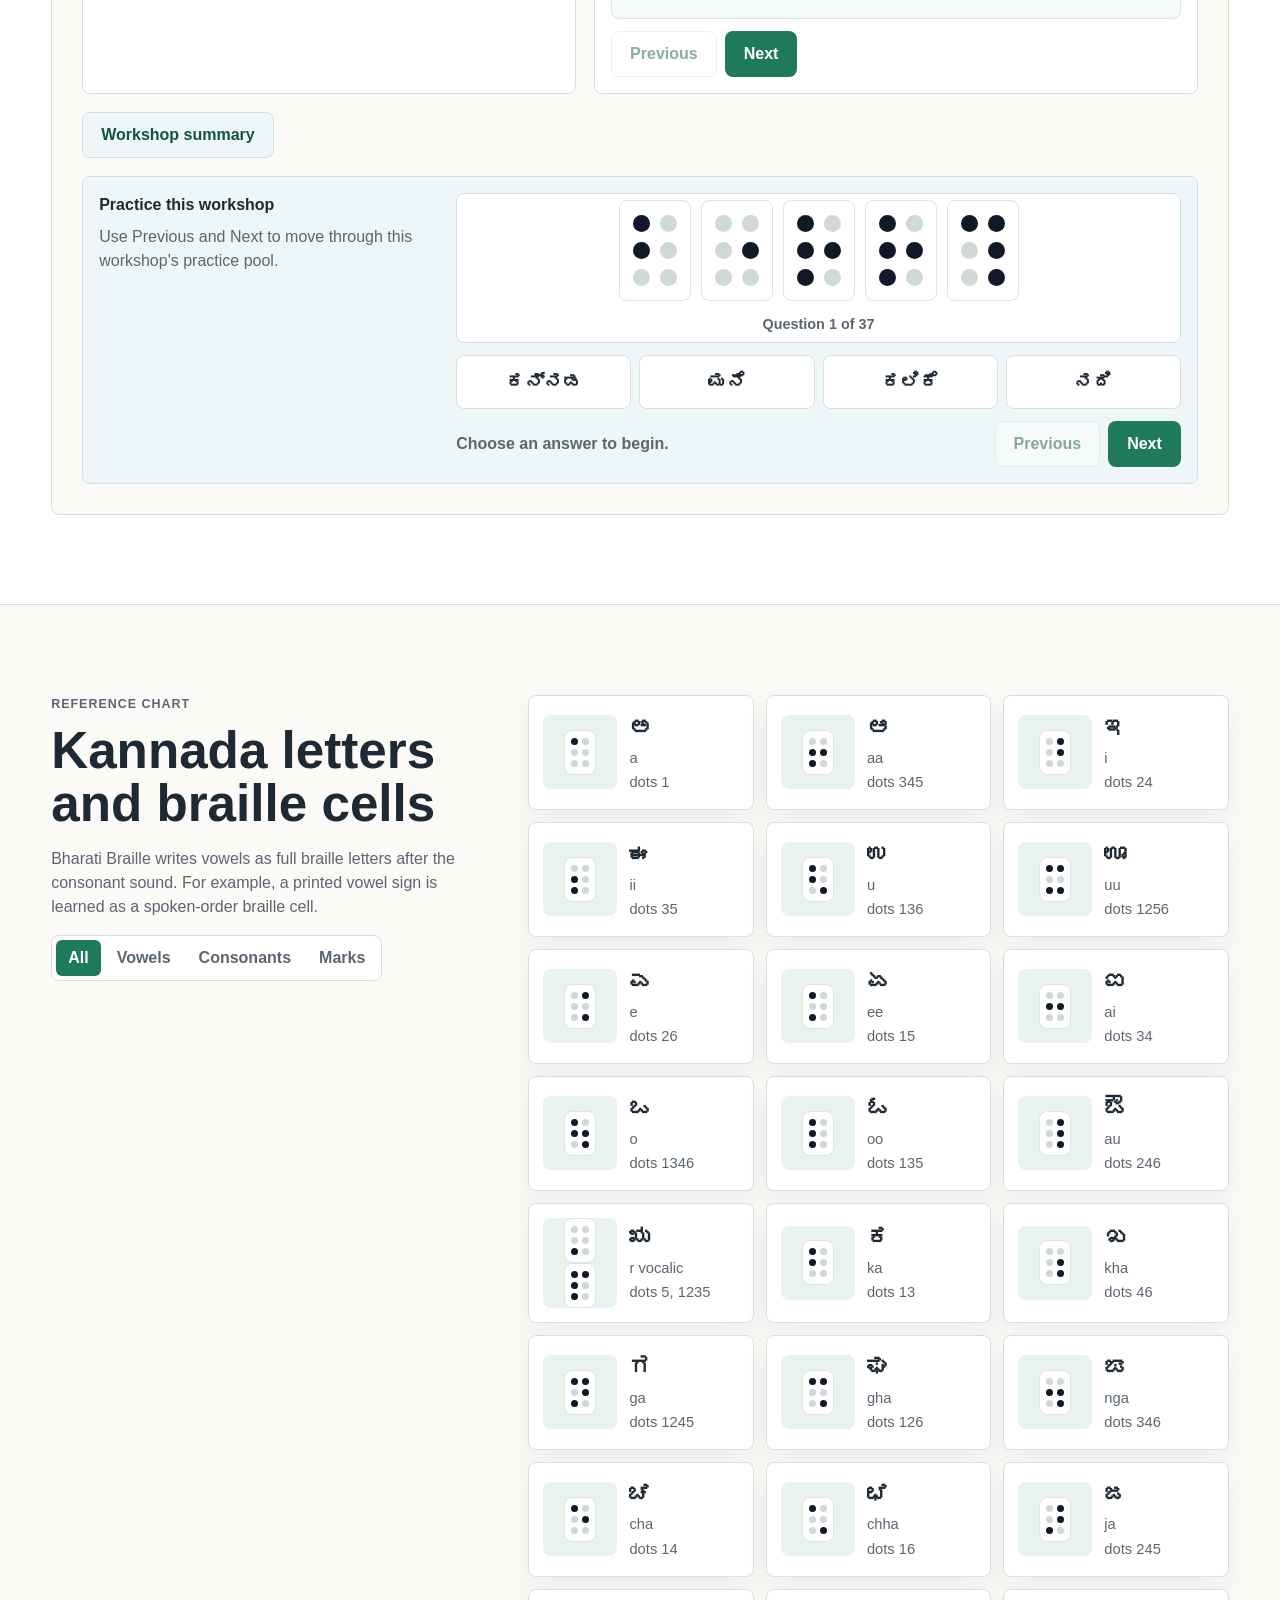
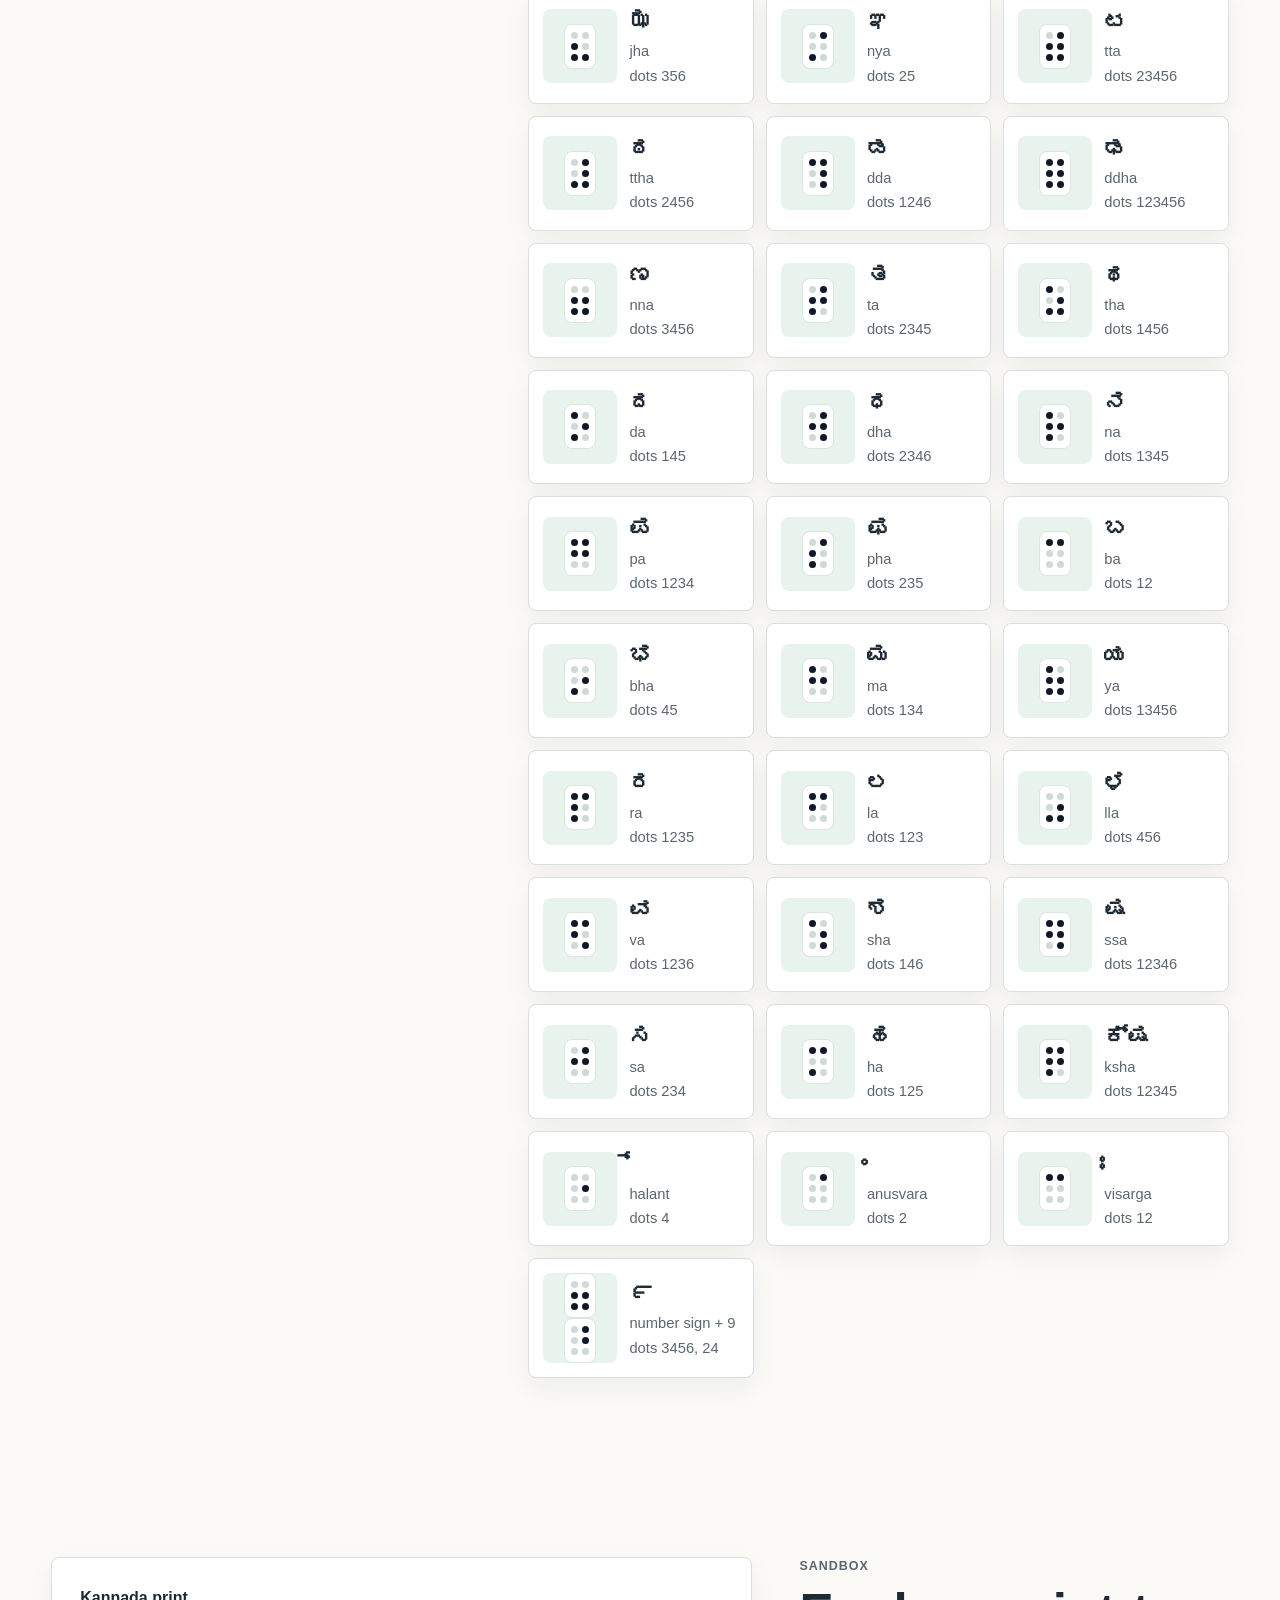
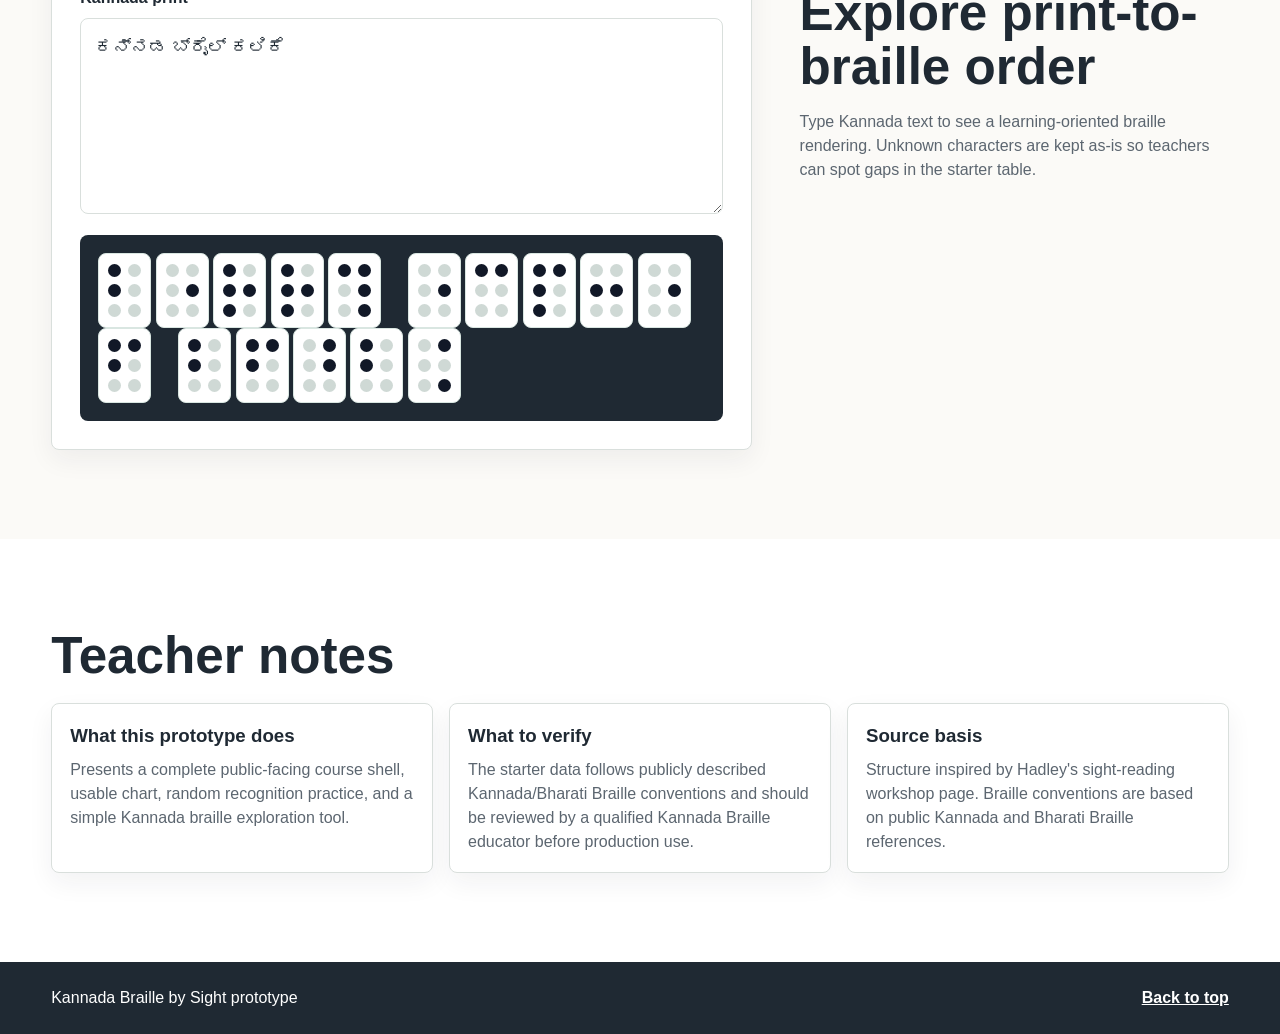
==== commit effb78f4: "Render braille as six-dot cells" ====
--- a/index.html
+++ b/index.html
@@ -13,7 +13,7 @@
   <body>
     <header class="site-header">
       <a class="brand" href="#top" aria-label="Kannada Braille by Sight home">
-        <span class="brand-mark" aria-hidden="true">⠅</span>
+        <span class="brand-mark" data-braille-render="⠅" aria-hidden="true"></span>
         <span>Kannada Braille by Sight</span>
       </a>
       <nav aria-label="Primary">
@@ -26,9 +26,9 @@
     <main id="top">
       <section class="hero" aria-labelledby="hero-title">
         <div class="hero-art" aria-hidden="true">
-          <div class="braille-ribbon">⠅ ⠁ ⠝ ⠝ ⠁ ⠙ ⠁</div>
+          <div class="braille-ribbon" data-braille-render="⠅ ⠁ ⠝ ⠝ ⠁ ⠙ ⠁"></div>
           <div class="cell-cloud">
-            <span>⠅</span><span>⠁</span><span>⠎</span><span>⠗</span><span>⠞</span><span>⠍</span>
+            <span data-braille-render="⠅"></span><span data-braille-render="⠁"></span><span data-braille-render="⠎"></span><span data-braille-render="⠗"></span><span data-braille-render="⠞"></span><span data-braille-render="⠍"></span>
           </div>
         </div>
         <div class="hero-copy">
--- a/style.css
+++ b/style.css
@@ -69,7 +69,47 @@
   border-radius: 8px;
   background: var(--green);
   color: #fff;
-  font-size: 1.5rem;
+  --braille-dot-size: 5px;
+  --braille-cell-gap: 3px;
+}
+
+.visual-braille-cell {
+  display: inline-grid;
+  grid-template-columns: repeat(2, var(--braille-dot-size, 10px));
+  grid-template-rows: repeat(3, var(--braille-dot-size, 10px));
+  gap: var(--braille-cell-gap, 5px);
+  align-items: center;
+  justify-content: center;
+  width: calc((var(--braille-dot-size, 10px) * 2) + var(--braille-cell-gap, 5px) + (var(--braille-cell-pad, 8px) * 2));
+  min-width: calc((var(--braille-dot-size, 10px) * 2) + var(--braille-cell-gap, 5px) + (var(--braille-cell-pad, 8px) * 2));
+  padding: var(--braille-cell-pad, 8px);
+  border: 1px solid var(--braille-cell-border, #d9e6e1);
+  border-radius: 8px;
+  background: var(--braille-cell-bg, #fff);
+  vertical-align: middle;
+}
+
+.visual-braille-dot {
+  width: var(--braille-dot-size, 10px);
+  height: var(--braille-dot-size, 10px);
+  border-radius: 50%;
+  background: var(--braille-dot-off, #d9dfdc);
+}
+
+.visual-braille-dot.active {
+  background: var(--braille-dot-on, #1f2933);
+}
+
+.visual-braille-space {
+  display: inline-block;
+  width: var(--braille-space-width, 14px);
+}
+
+.visual-braille-text {
+  display: inline-block;
+  margin-inline: 2px;
+  color: currentColor;
+  font-family: "Nirmala UI", "Segoe UI", Arial, sans-serif;
 }
 
 nav {
@@ -196,14 +236,21 @@
   position: absolute;
   top: 9%;
   left: 0;
+  display: flex;
+  flex-wrap: wrap;
+  gap: 10px;
   width: min(520px, 90%);
   padding: 24px;
   border: 1px solid rgba(255, 255, 255, 0.2);
   background: rgba(255, 255, 255, 0.1);
   box-shadow: var(--shadow);
-  font-family: "Segoe UI Symbol", "Nirmala UI", sans-serif;
-  font-size: clamp(2.6rem, 8vw, 6.5rem);
-  line-height: 1.1;
+  --braille-dot-size: clamp(8px, 1.8vw, 16px);
+  --braille-cell-gap: clamp(5px, 0.8vw, 9px);
+  --braille-cell-pad: clamp(8px, 1.2vw, 14px);
+  --braille-cell-bg: rgba(255, 255, 255, 0.9);
+  --braille-dot-off: #b9c4bf;
+  --braille-dot-on: #101820;
+  --braille-space-width: 2px;
 }
 
 .cell-cloud {
@@ -223,8 +270,12 @@
   border: 1px solid rgba(255, 255, 255, 0.22);
   border-radius: 8px;
   background: rgba(255, 255, 255, 0.13);
-  font-family: "Segoe UI Symbol", "Nirmala UI", sans-serif;
-  font-size: clamp(2.2rem, 6vw, 4.8rem);
+  --braille-dot-size: clamp(7px, 1.5vw, 14px);
+  --braille-cell-gap: clamp(4px, 0.7vw, 8px);
+  --braille-cell-pad: clamp(7px, 1vw, 12px);
+  --braille-cell-bg: rgba(255, 255, 255, 0.92);
+  --braille-dot-off: #b9c4bf;
+  --braille-dot-on: #101820;
 }
 
 .band,
@@ -465,12 +516,19 @@
 }
 
 .cell-step-braille {
+  display: flex;
+  flex-wrap: wrap;
+  justify-content: center;
+  gap: 8px;
   color: var(--green-deep);
-  font-family: "Segoe UI Symbol", "Nirmala UI", sans-serif;
-  font-size: clamp(4rem, 12vw, 7rem);
-  line-height: 1;
   text-align: center;
   overflow-wrap: anywhere;
+  --braille-dot-size: clamp(11px, 2.4vw, 18px);
+  --braille-cell-gap: clamp(6px, 1vw, 10px);
+  --braille-cell-pad: clamp(9px, 1.4vw, 14px);
+  --braille-cell-bg: #fff;
+  --braille-dot-off: #cfd9d5;
+  --braille-dot-on: #111827;
 }
 
 .cell-step-note {
@@ -522,10 +580,13 @@
 .focus-cell-list em,
 .drill-chip em {
   color: var(--green-deep);
-  font-family: "Segoe UI Symbol", "Nirmala UI", sans-serif;
-  font-size: 1.55rem;
   font-style: normal;
   line-height: 1;
+  --braille-dot-size: 5px;
+  --braille-cell-gap: 3px;
+  --braille-cell-pad: 5px;
+  --braille-dot-off: #cfd9d5;
+  --braille-dot-on: #111827;
 }
 
 .practice-set-grid {
@@ -639,12 +700,19 @@
 }
 
 .section-quiz-braille {
+  display: flex;
+  flex-wrap: wrap;
+  justify-content: center;
+  gap: 10px;
   color: var(--sky);
-  font-family: "Segoe UI Symbol", "Nirmala UI", sans-serif;
-  font-size: clamp(3.2rem, 9vw, 6.2rem);
-  line-height: 1.05;
   overflow-wrap: anywhere;
   text-align: center;
+  --braille-dot-size: clamp(10px, 2vw, 17px);
+  --braille-cell-gap: clamp(6px, 1vw, 10px);
+  --braille-cell-pad: clamp(9px, 1.4vw, 14px);
+  --braille-cell-bg: #fff;
+  --braille-dot-off: #cfd9d5;
+  --braille-dot-on: #111827;
 }
 
 .section-quiz-help {
@@ -759,12 +827,17 @@
 .chart-braille {
   display: grid;
   place-items: center;
-  width: 66px;
-  aspect-ratio: 1;
+  width: 74px;
+  min-height: 74px;
   border-radius: 8px;
   background: #e8f3ee;
   color: var(--green-deep);
-  font-size: 2.7rem;
+  --braille-dot-size: 7px;
+  --braille-cell-gap: 4px;
+  --braille-cell-pad: 7px;
+  --braille-cell-bg: #fff;
+  --braille-dot-off: #cfd9d5;
+  --braille-dot-on: #111827;
 }
 
 .chart-card h3 {
@@ -805,16 +878,25 @@
 }
 
 .sandbox-output {
+  display: flex;
+  flex-wrap: wrap;
+  gap: 8px;
+  align-items: center;
   min-height: 130px;
   margin-top: 14px;
   padding: 18px;
   border-radius: 8px;
   background: #1f2933;
   color: #fff;
-  font-family: "Segoe UI Symbol", "Nirmala UI", sans-serif;
-  font-size: clamp(2rem, 5vw, 3.8rem);
   line-height: 1.35;
   overflow-wrap: anywhere;
+  --braille-dot-size: clamp(7px, 1.8vw, 13px);
+  --braille-cell-gap: clamp(4px, 0.8vw, 7px);
+  --braille-cell-pad: clamp(7px, 1vw, 10px);
+  --braille-cell-bg: #fff;
+  --braille-dot-off: #cfd9d5;
+  --braille-dot-on: #111827;
+  --braille-space-width: 18px;
 }
 
 .notes {
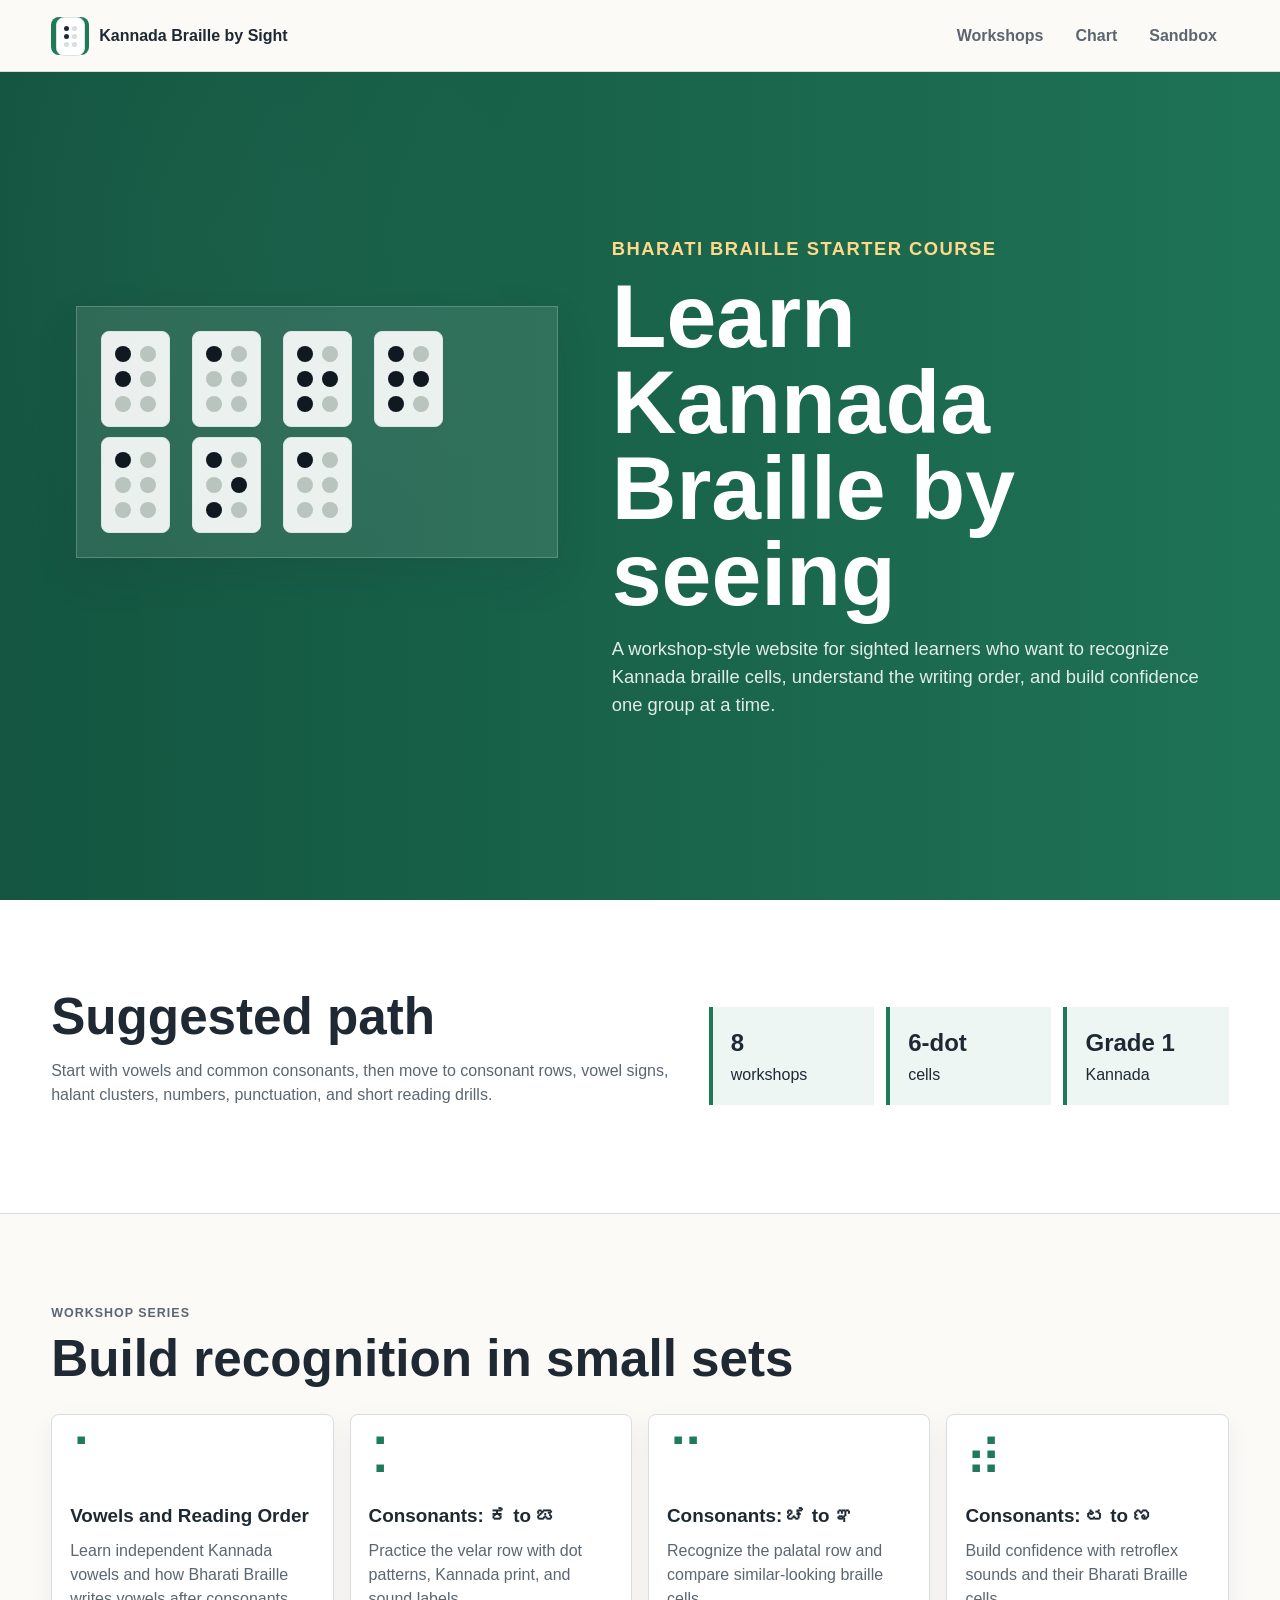
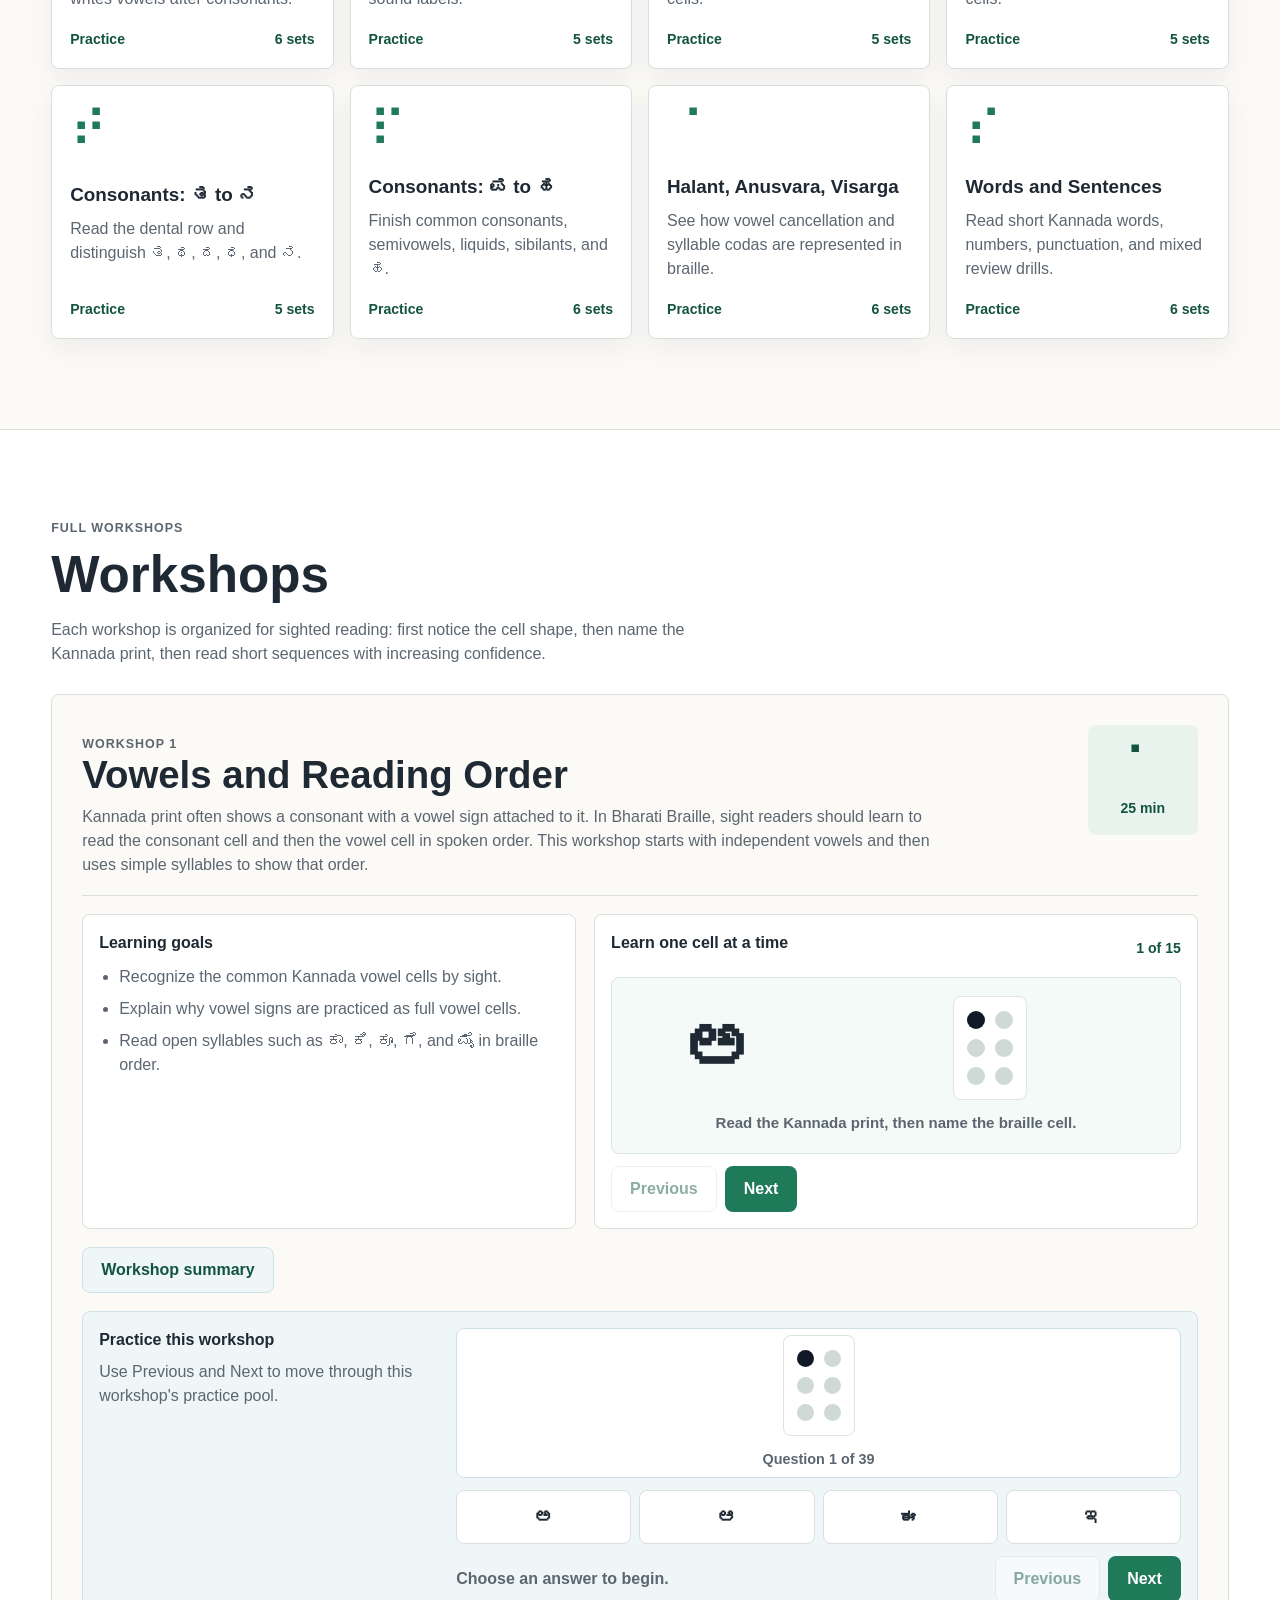
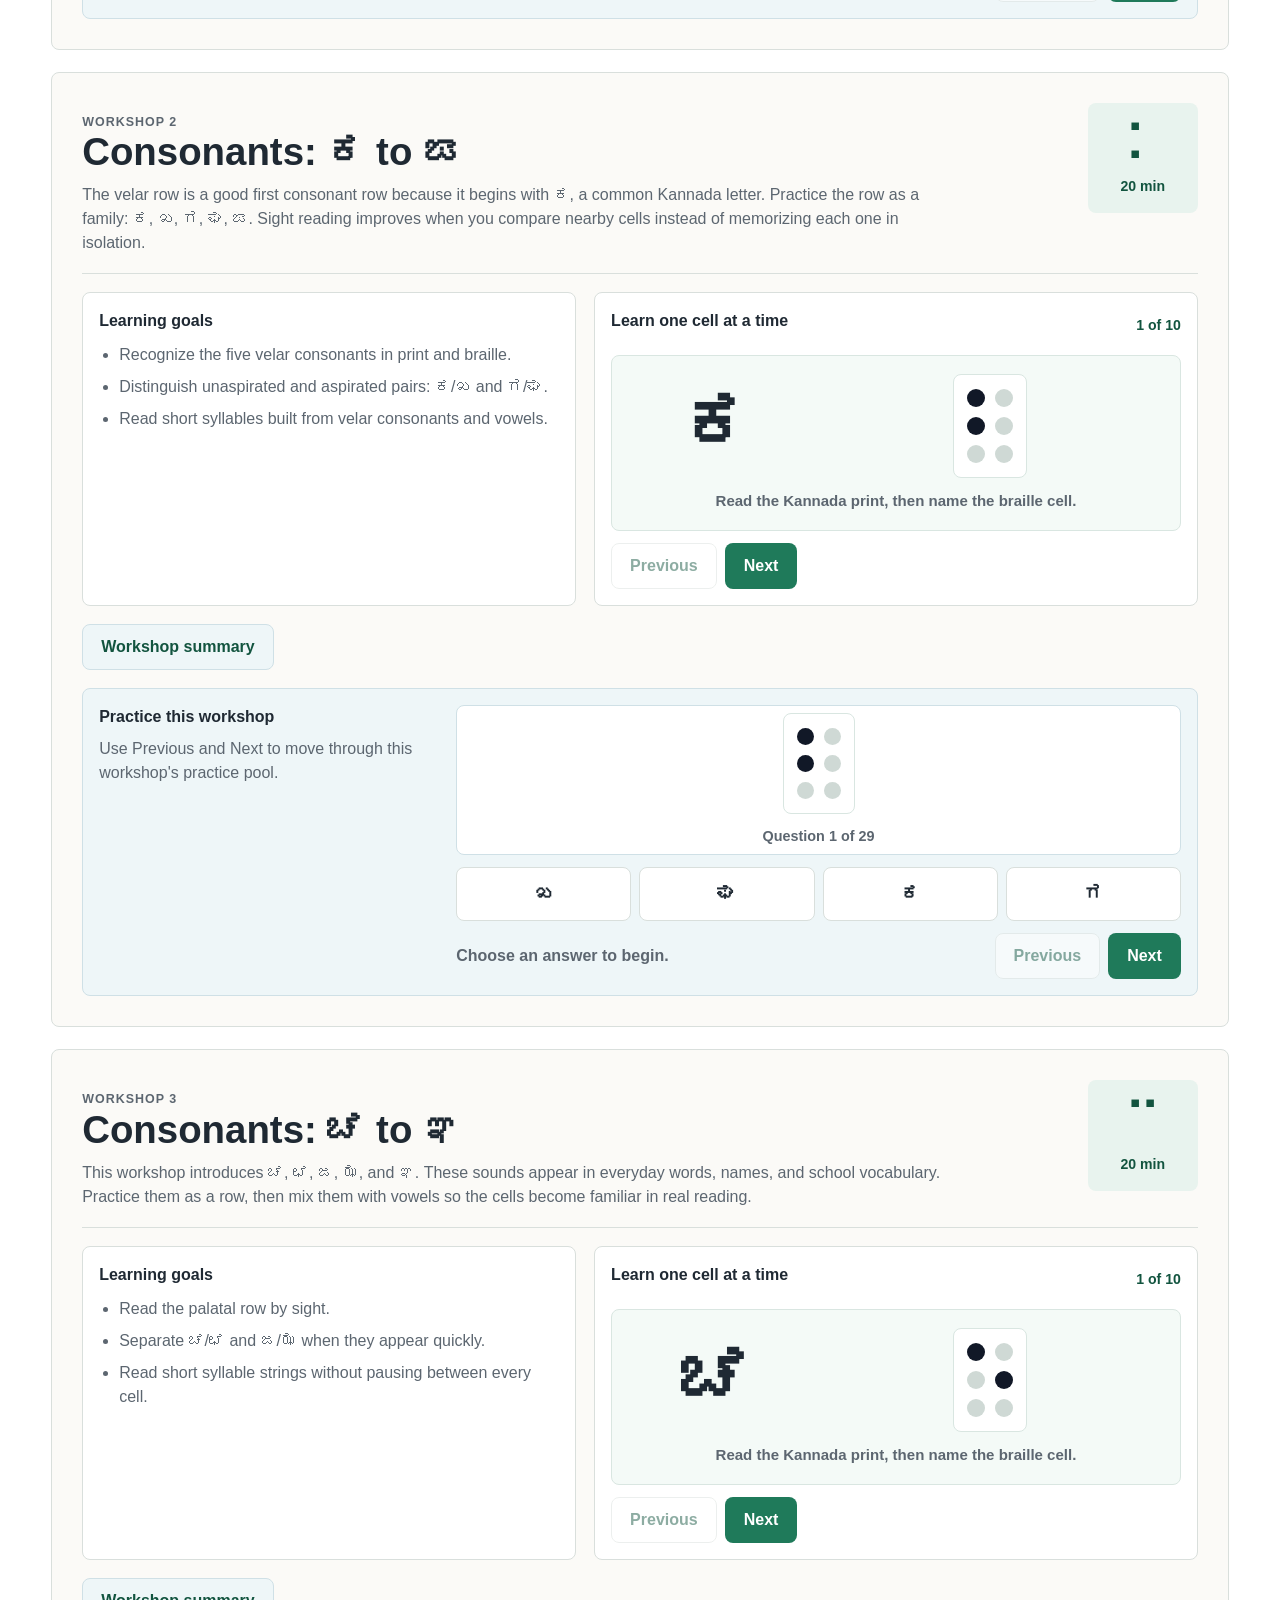
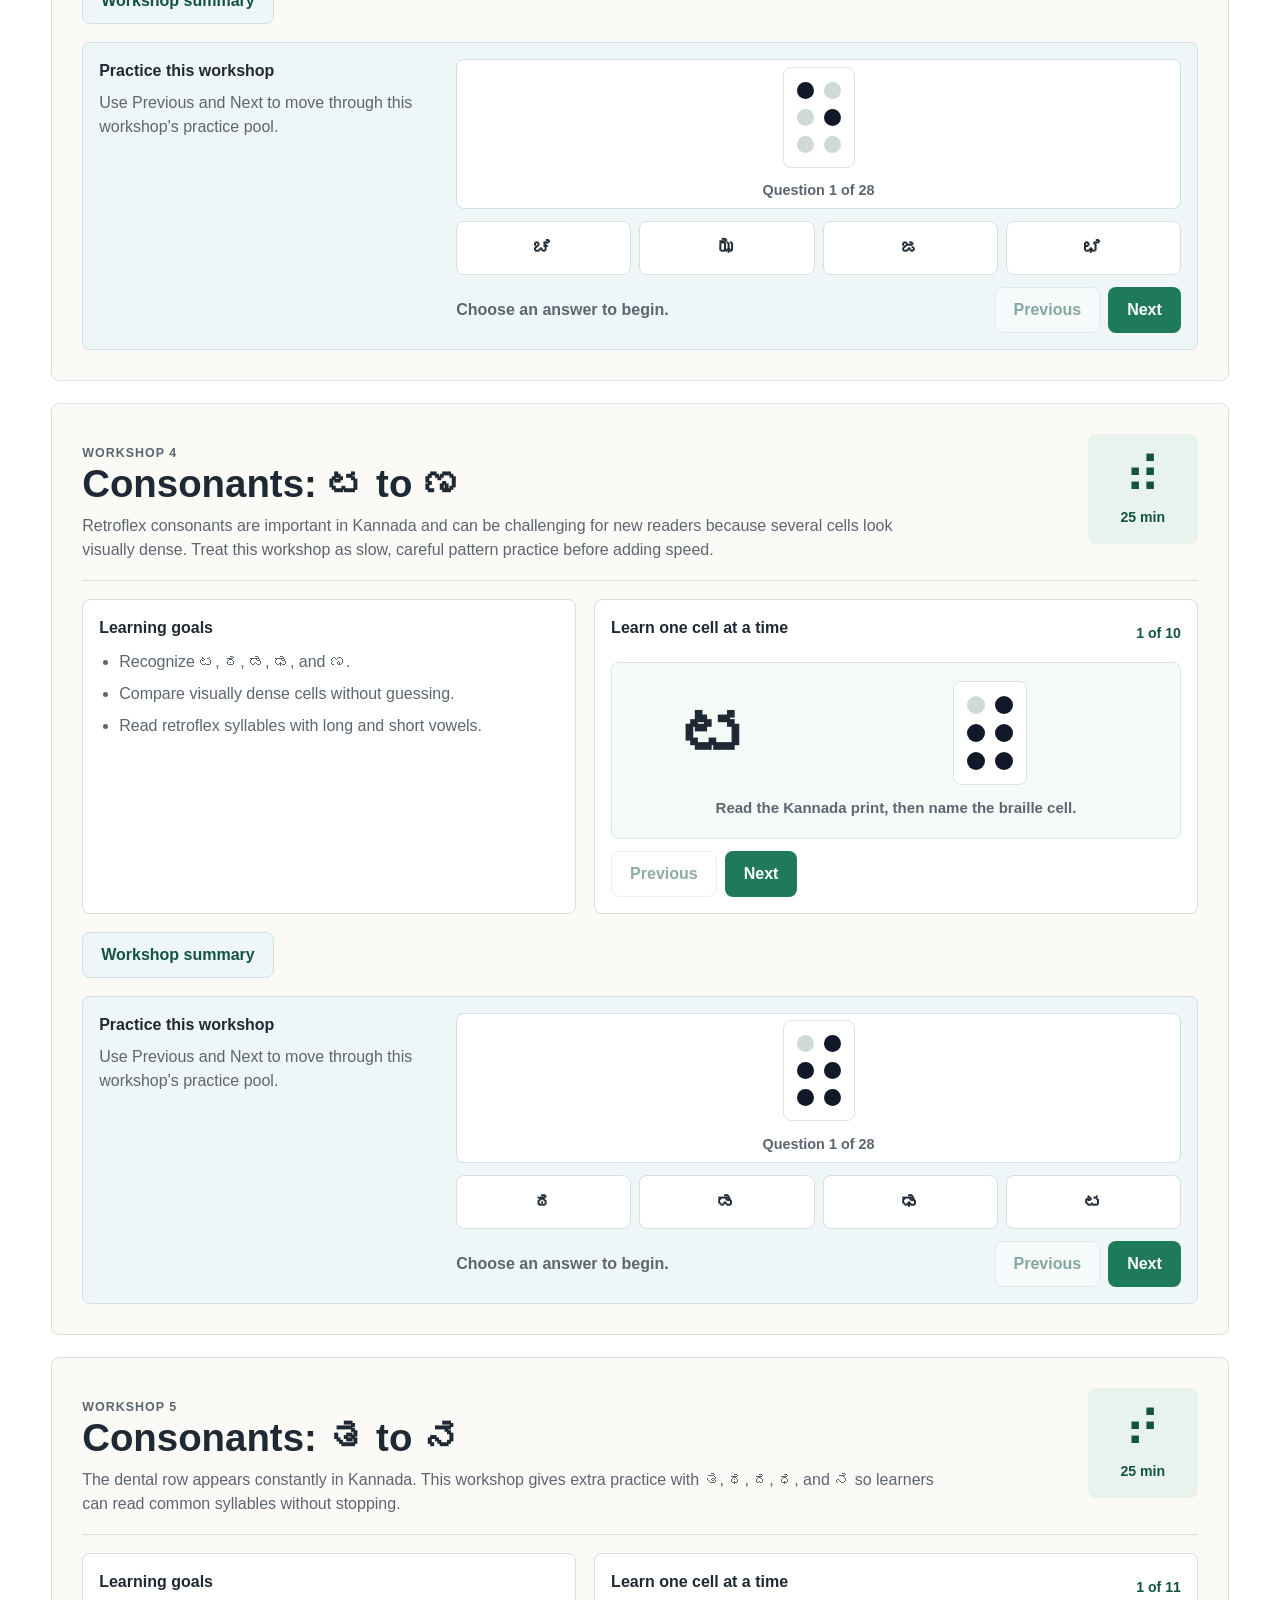
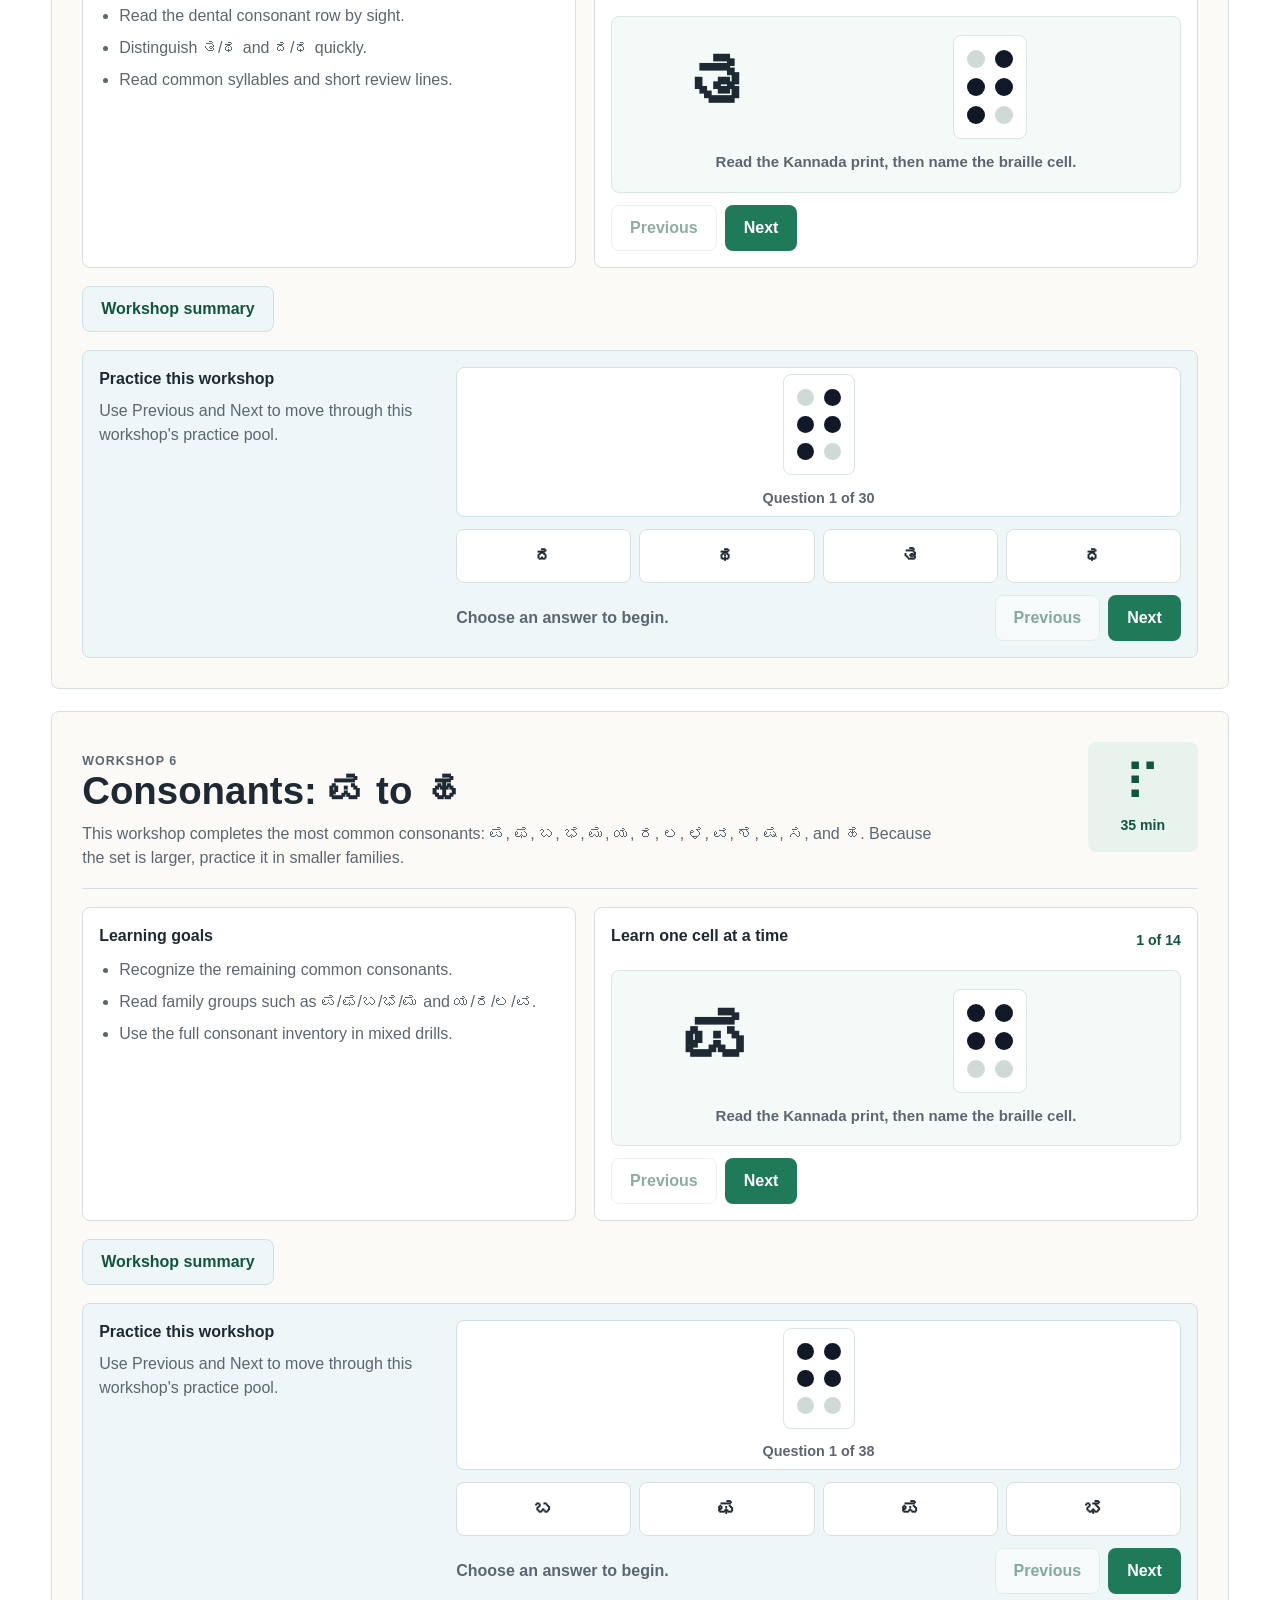
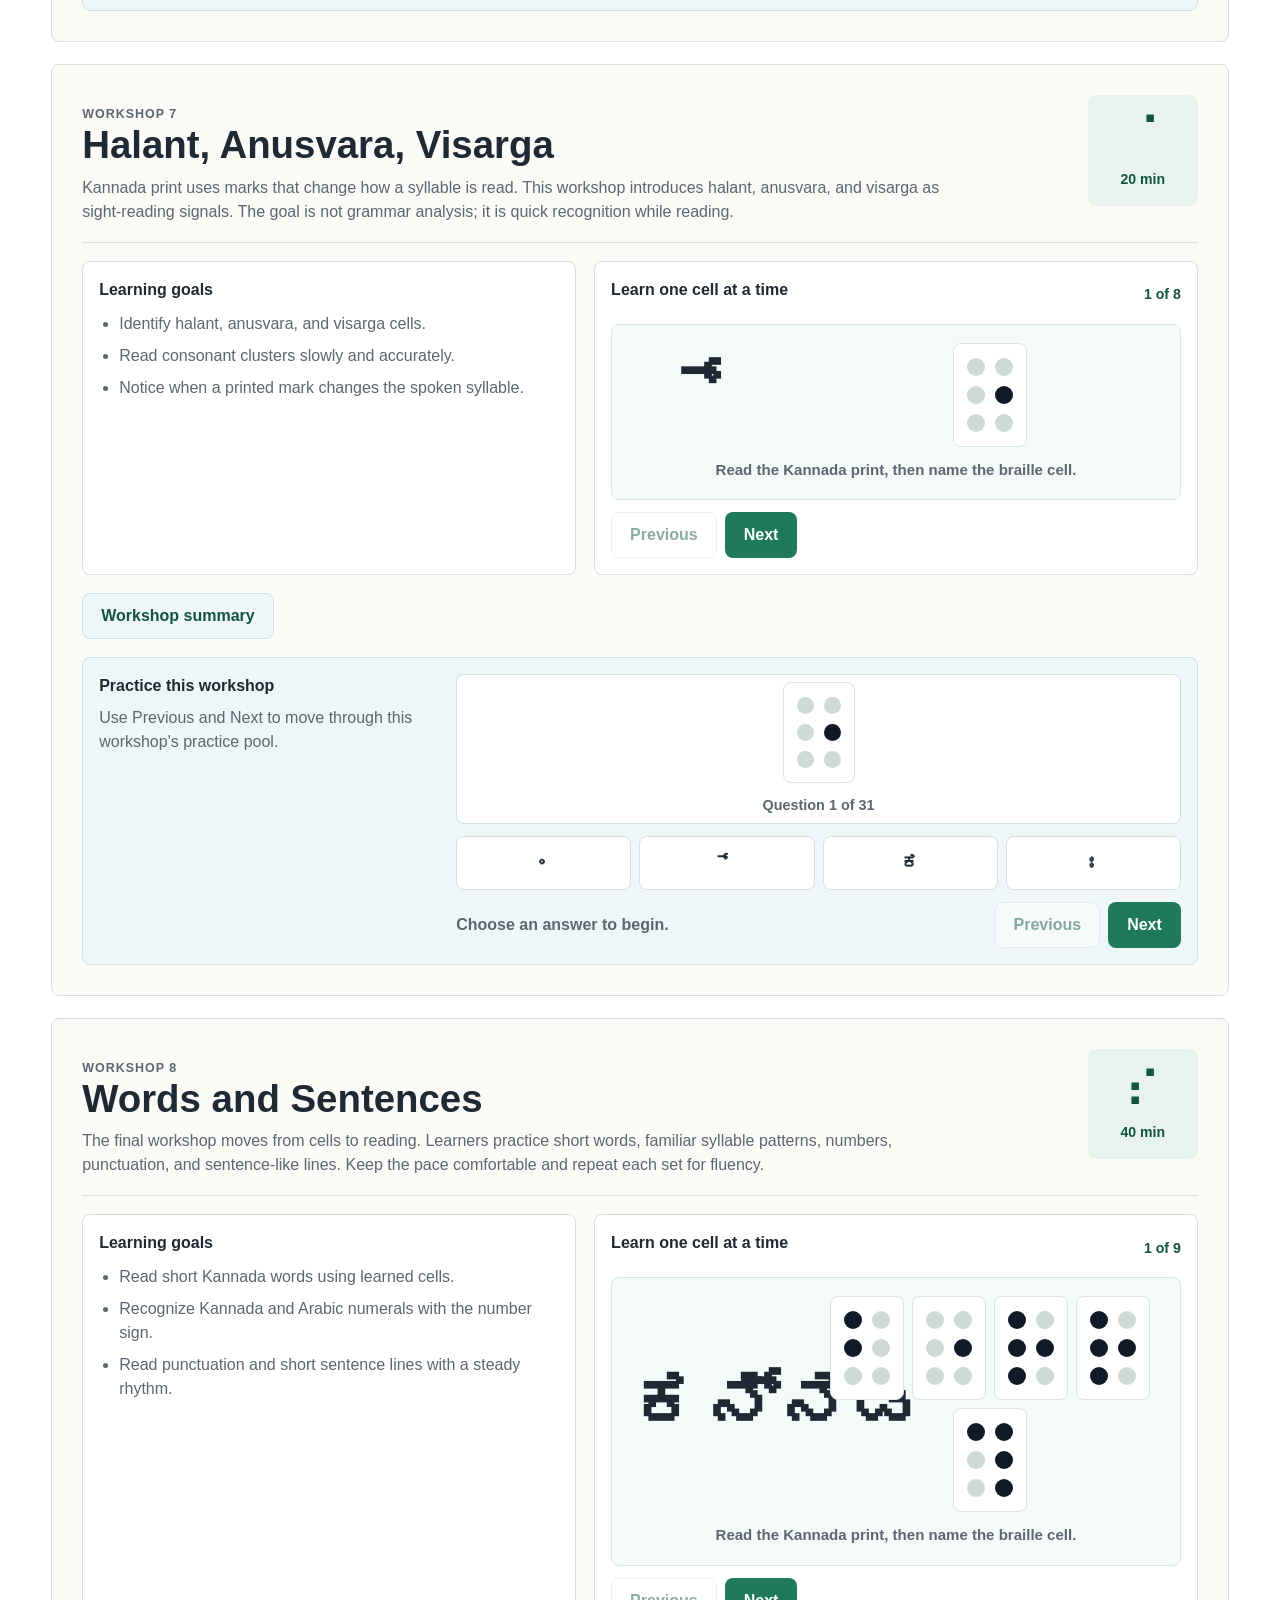
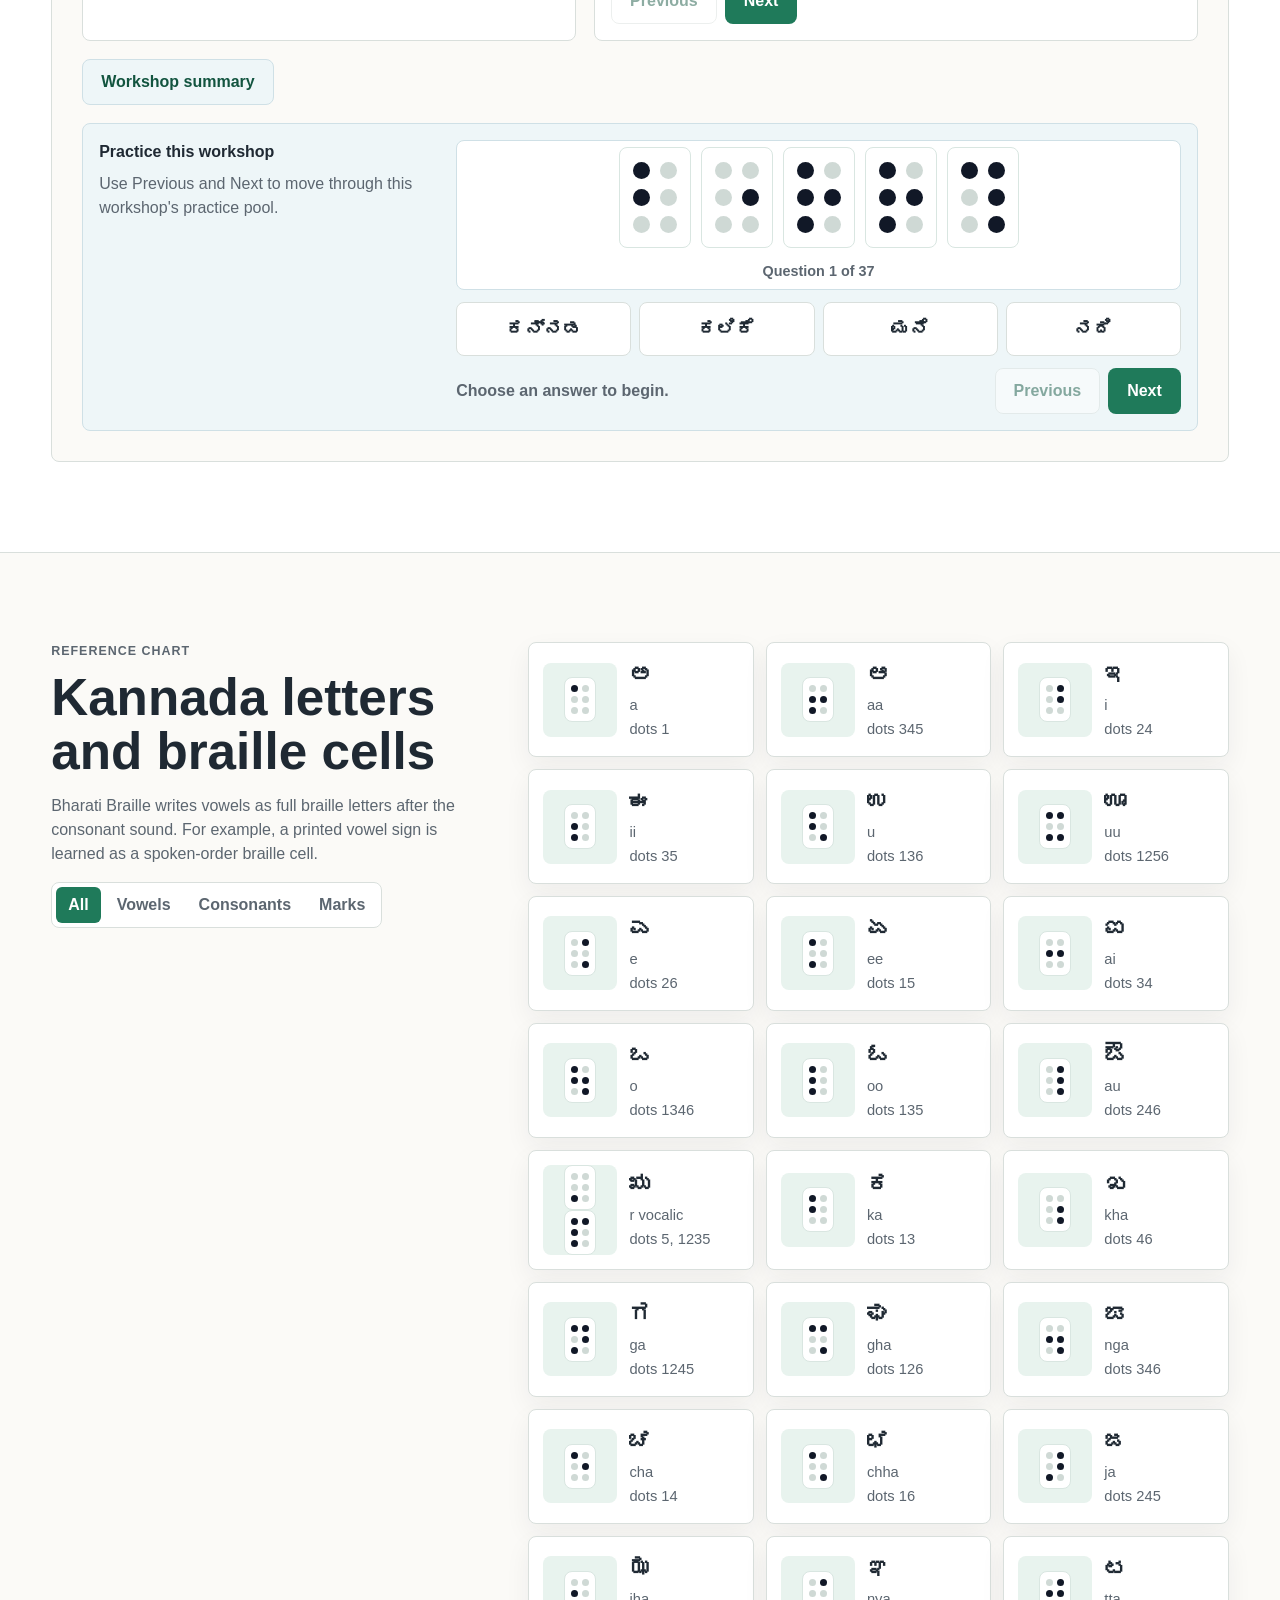
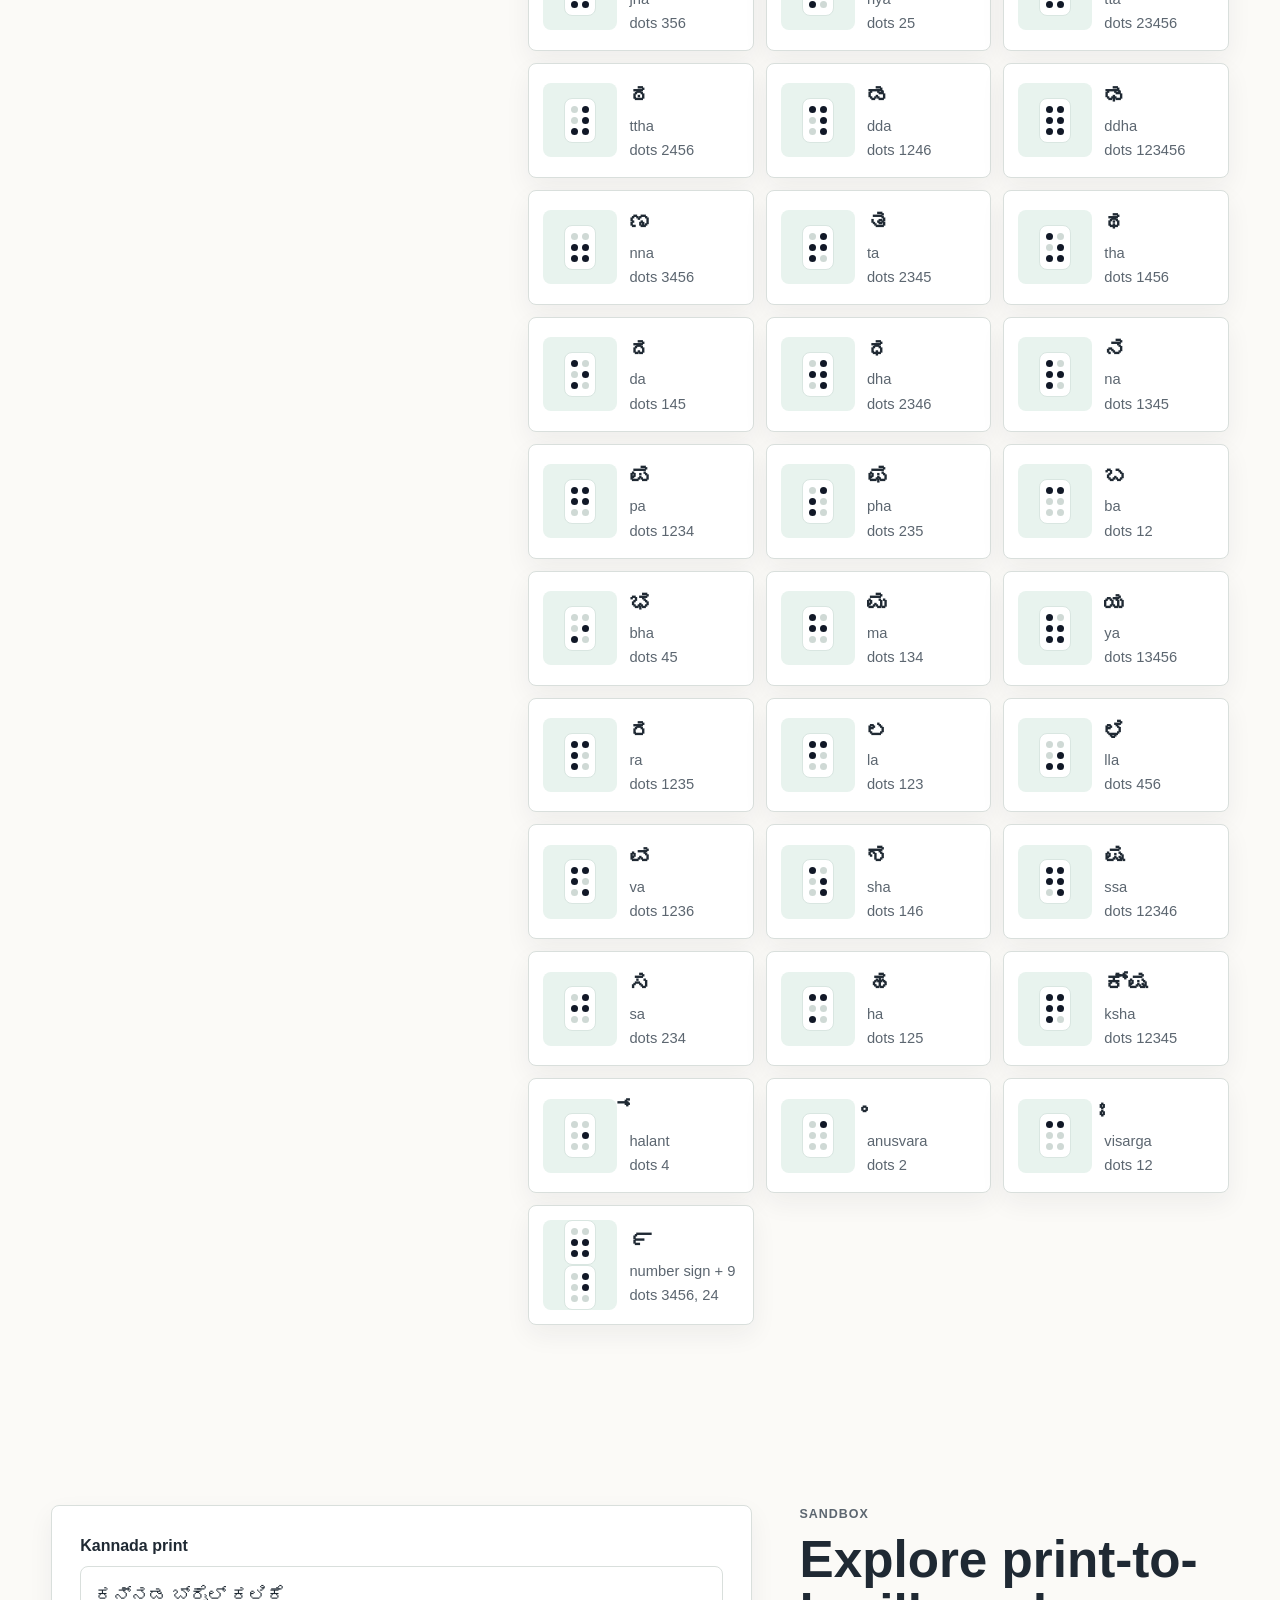
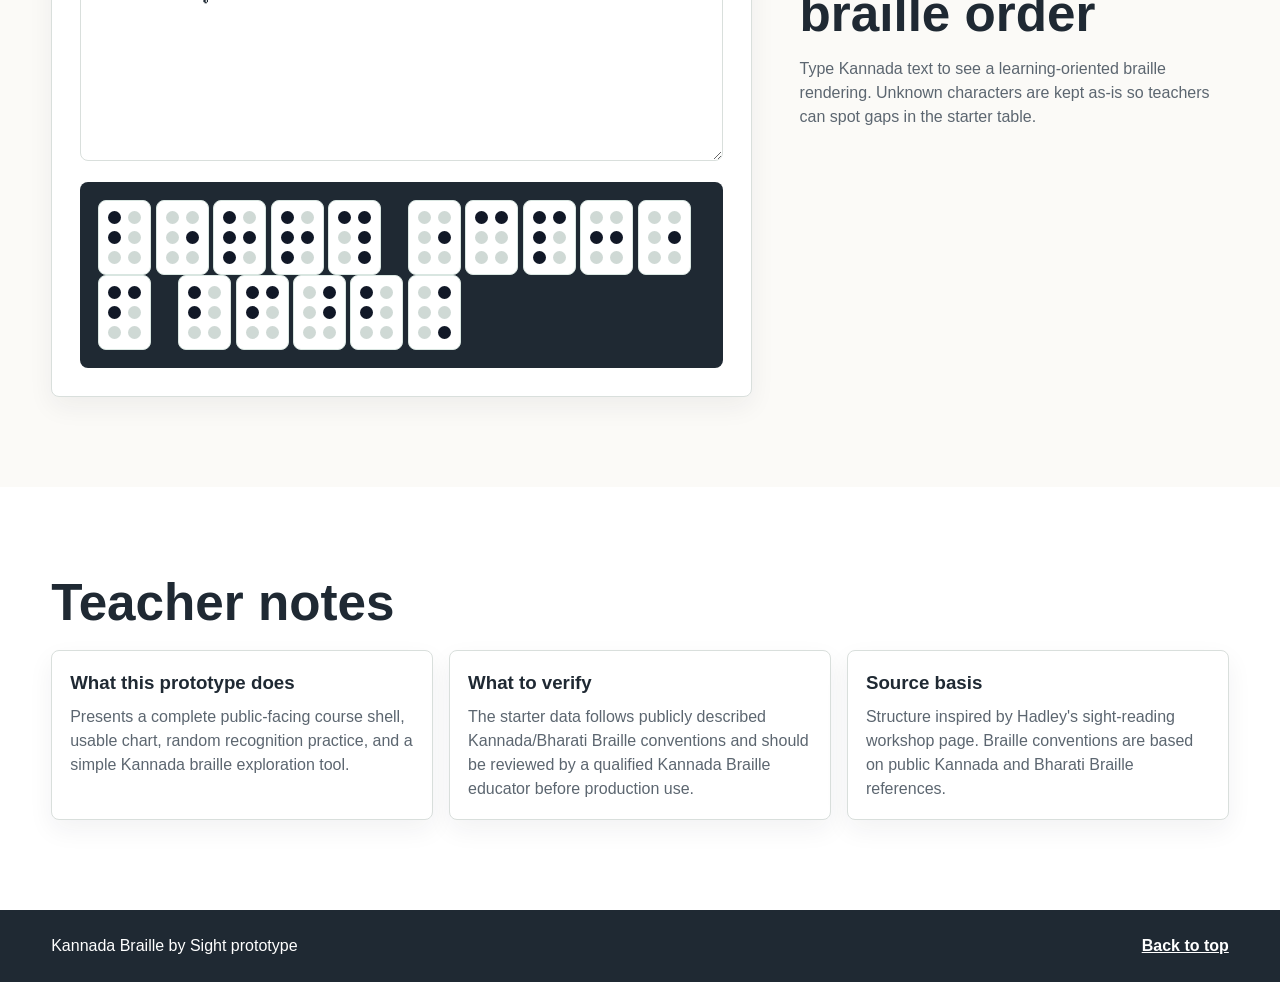
==== commit b226d23f: "Remove hero workshop buttons" ====
--- a/index.html
+++ b/index.html
@@ -27,21 +27,14 @@
       <section class="hero" aria-labelledby="hero-title">
         <div class="hero-art" aria-hidden="true">
           <div class="braille-ribbon" data-braille-render="⠅ ⠁ ⠝ ⠝ ⠁ ⠙ ⠁"></div>
-          <div class="cell-cloud">
-            <span data-braille-render="⠅"></span><span data-braille-render="⠁"></span><span data-braille-render="⠎"></span><span data-braille-render="⠗"></span><span data-braille-render="⠞"></span><span data-braille-render="⠍"></span>
-          </div>
         </div>
         <div class="hero-copy">
           <p class="eyebrow">Bharati Braille starter course</p>
-          <h1 id="hero-title">Learn Kannada Braille by seeing, hearing, and doing.</h1>
+          <h1 id="hero-title">Learn Kannada Braille by seeing</h1>
           <p>
             A workshop-style website for sighted learners who want to recognize Kannada
             braille cells, understand the writing order, and build confidence one group at a time.
           </p>
-          <div class="hero-actions">
-            <a class="button primary" href="#workshops">Start the workshops</a>
-            <a class="button secondary" href="#workshops">Open workshops</a>
-          </div>
         </div>
       </section>
 
@@ -71,7 +64,7 @@
       <section id="workshops" class="section workshop-detail-section" aria-labelledby="workshops-title">
         <div class="section-heading">
           <p class="eyebrow">Full workshops</p>
-          <h2 id="workshops-title">Introductions and practice sets</h2>
+          <h2 id="workshops-title">Workshops</h2>
           <p>
             Each workshop is organized for sighted reading: first notice the cell shape,
             then name the Kannada print, then read short sequences with increasing confidence.
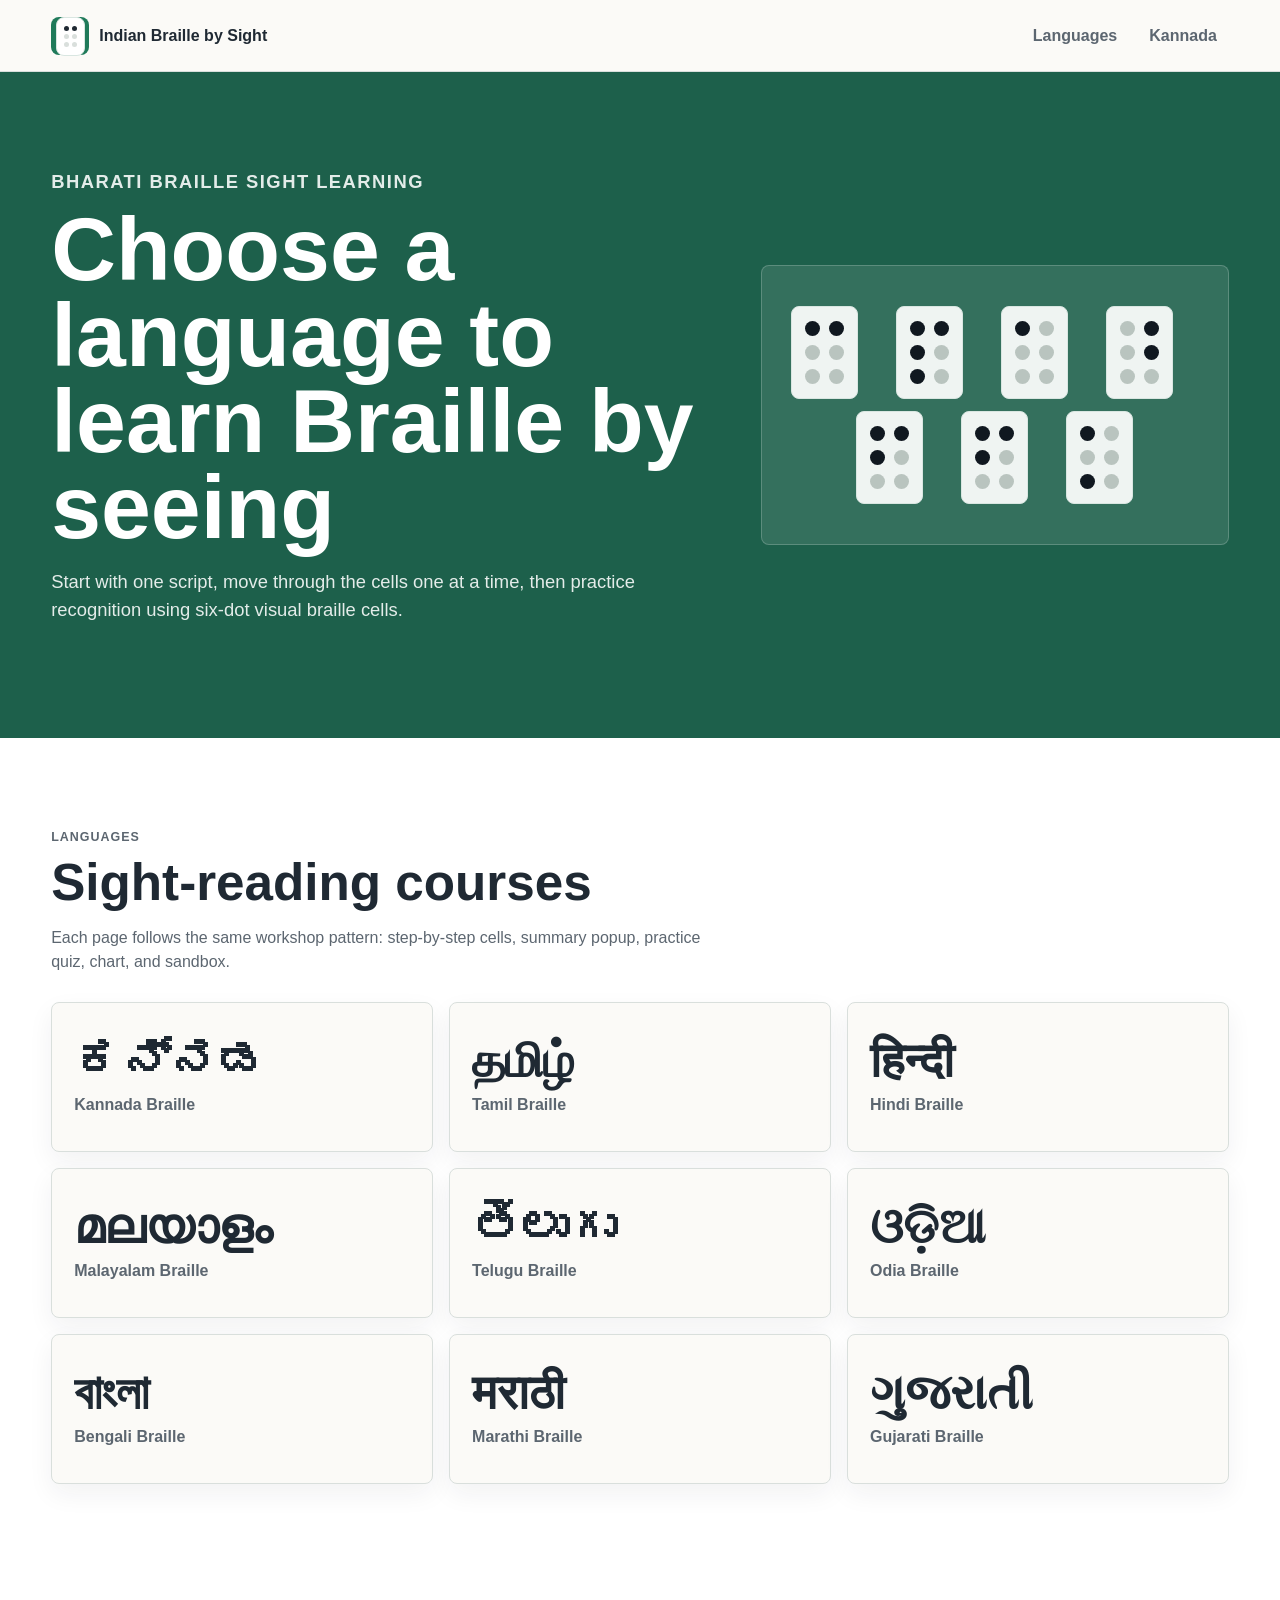
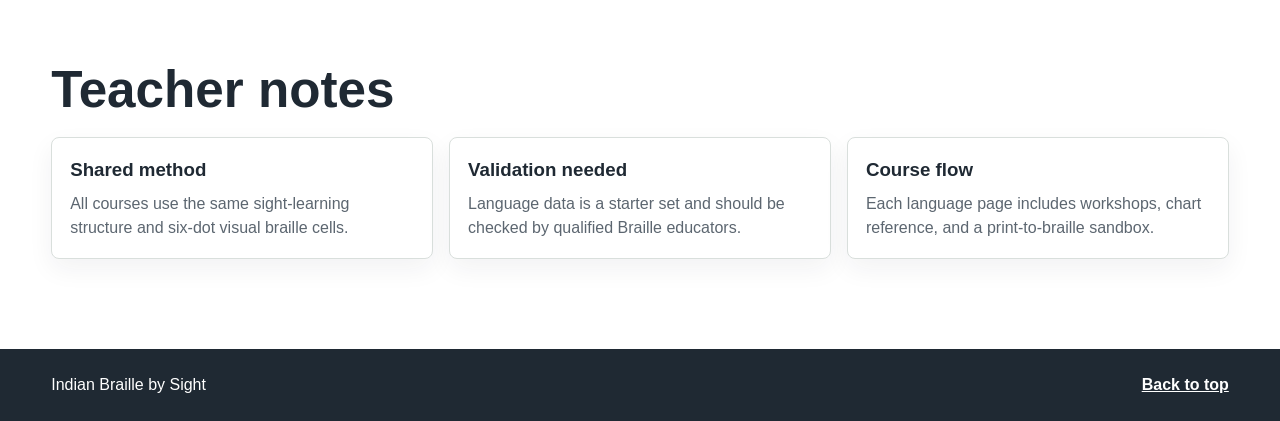
==== commit 1c283320: "Add multi-language Braille landing pages" ====
--- a/index.html
+++ b/index.html
@@ -3,124 +3,84 @@
   <head>
     <meta charset="utf-8">
     <meta name="viewport" content="width=device-width, initial-scale=1">
-    <title>Kannada Braille by Sight</title>
+    <title>Indian Braille by Sight</title>
     <meta
       name="description"
-      content="A sight-reading course prototype for learning Kannada Bharati Braille through lessons, charts, and practice."
+      content="Sight-learning workshops for Bharati Braille across Indian languages."
     >
     <link rel="stylesheet" href="style.css">
   </head>
   <body>
     <header class="site-header">
-      <a class="brand" href="#top" aria-label="Kannada Braille by Sight home">
-        <span class="brand-mark" data-braille-render="⠅" aria-hidden="true"></span>
-        <span>Kannada Braille by Sight</span>
+      <a class="brand" href="#top" aria-label="Indian Braille by Sight home">
+        <span class="brand-mark" data-braille-render="⠃" aria-hidden="true"></span>
+        <span>Indian Braille by Sight</span>
       </a>
       <nav aria-label="Primary">
-        <a href="#workshops">Workshops</a>
-        <a href="#chart">Chart</a>
-        <a href="#sandbox">Sandbox</a>
+        <a href="#languages">Languages</a>
+        <a href="kannada.html">Kannada</a>
       </nav>
     </header>
 
     <main id="top">
-      <section class="hero" aria-labelledby="hero-title">
-        <div class="hero-art" aria-hidden="true">
-          <div class="braille-ribbon" data-braille-render="⠅ ⠁ ⠝ ⠝ ⠁ ⠙ ⠁"></div>
-        </div>
-        <div class="hero-copy">
-          <p class="eyebrow">Bharati Braille starter course</p>
-          <h1 id="hero-title">Learn Kannada Braille by seeing</h1>
+      <section class="landing-hero" aria-labelledby="hero-title">
+        <div class="landing-hero-copy">
+          <p class="eyebrow">Bharati Braille sight learning</p>
+          <h1 id="hero-title">Choose a language to learn Braille by seeing</h1>
           <p>
-            A workshop-style website for sighted learners who want to recognize Kannada
-            braille cells, understand the writing order, and build confidence one group at a time.
+            Start with one script, move through the cells one at a time, then practice
+            recognition using six-dot visual braille cells.
           </p>
         </div>
+        <div class="landing-braille" data-braille-render="⠃ ⠗ ⠁ ⠊ ⠇ ⠇ ⠑" aria-hidden="true"></div>
       </section>
 
-      <section class="intro band" aria-labelledby="path-title">
-        <div>
-          <h2 id="path-title">Suggested path</h2>
+      <section id="languages" class="section landing-section" aria-labelledby="languages-title">
+        <div class="section-heading">
+          <p class="eyebrow">Languages</p>
+          <h2 id="languages-title">Sight-reading courses</h2>
           <p>
-            Start with vowels and common consonants, then move to consonant rows, vowel signs,
-            halant clusters, numbers, punctuation, and short reading drills.
+            Each page follows the same workshop pattern: step-by-step cells, summary popup,
+            practice quiz, chart, and sandbox.
           </p>
         </div>
-        <div class="stats" aria-label="Course summary">
-          <span><strong>8</strong> workshops</span>
-          <span><strong>6-dot</strong> cells</span>
-          <span><strong>Grade 1</strong> Kannada</span>
-        </div>
-      </section>
-
-      <section id="series" class="section" aria-labelledby="series-title">
-        <div class="section-heading">
-          <p class="eyebrow">Workshop series</p>
-          <h2 id="series-title">Build recognition in small sets</h2>
-        </div>
-        <div class="workshop-grid" id="lessonGrid"></div>
-      </section>
-
-      <section id="workshops" class="section workshop-detail-section" aria-labelledby="workshops-title">
-        <div class="section-heading">
-          <p class="eyebrow">Full workshops</p>
-          <h2 id="workshops-title">Workshops</h2>
-          <p>
-            Each workshop is organized for sighted reading: first notice the cell shape,
-            then name the Kannada print, then read short sequences with increasing confidence.
-          </p>
-        </div>
-      <div class="workshop-detail-list" id="workshopDetails"></div>
-      </section>
-
-      <div class="modal-backdrop" id="summaryModal" hidden>
-        <section class="summary-modal" role="dialog" aria-modal="true" aria-labelledby="summaryTitle">
-          <div class="summary-modal-header">
-            <div>
-              <p class="eyebrow">Workshop summary</p>
-              <h2 id="summaryTitle">Workshop summary</h2>
-            </div>
-            <button class="icon-button" type="button" id="closeSummary" aria-label="Close workshop summary">×</button>
-          </div>
-          <div class="summary-modal-body" id="summaryBody"></div>
-        </section>
-      </div>
-
-      <section id="chart" class="section split" aria-labelledby="chart-title">
-        <div class="section-heading sticky-copy">
-          <p class="eyebrow">Reference chart</p>
-          <h2 id="chart-title">Kannada letters and braille cells</h2>
-          <p>
-            Bharati Braille writes vowels as full braille letters after the consonant sound.
-            For example, a printed vowel sign is learned as a spoken-order braille cell.
-          </p>
-          <div class="segmented" role="tablist" aria-label="Chart groups">
-            <button class="active" type="button" data-chart-filter="all">All</button>
-            <button type="button" data-chart-filter="vowel">Vowels</button>
-            <button type="button" data-chart-filter="consonant">Consonants</button>
-            <button type="button" data-chart-filter="mark">Marks</button>
-          </div>
-        </div>
-        <div class="chart-panel">
-          <div class="chart-grid" id="chartGrid"></div>
-        </div>
-      </section>
-
-      <section id="sandbox" class="section split reverse" aria-labelledby="sandbox-title">
-        <div class="sandbox-tool">
-          <label for="kannadaInput">Kannada print</label>
-          <textarea id="kannadaInput" rows="6">ಕನ್ನಡ ಬ್ರೈಲ್ ಕಲಿಕೆ</textarea>
-          <div class="sandbox-output" aria-label="Braille output">
-            <span id="brailleOutput"></span>
-          </div>
-        </div>
-        <div class="section-heading sticky-copy">
-          <p class="eyebrow">Sandbox</p>
-          <h2 id="sandbox-title">Explore print-to-braille order</h2>
-          <p>
-            Type Kannada text to see a learning-oriented braille rendering. Unknown characters are
-            kept as-is so teachers can spot gaps in the starter table.
-          </p>
+        <div class="language-grid">
+          <a class="language-card" href="kannada.html">
+            <strong>ಕನ್ನಡ</strong>
+            <span>Kannada Braille</span>
+          </a>
+          <a class="language-card" href="tamil.html">
+            <strong>தமிழ்</strong>
+            <span>Tamil Braille</span>
+          </a>
+          <a class="language-card" href="hindi.html">
+            <strong>हिन्दी</strong>
+            <span>Hindi Braille</span>
+          </a>
+          <a class="language-card" href="malayalam.html">
+            <strong>മലയാളം</strong>
+            <span>Malayalam Braille</span>
+          </a>
+          <a class="language-card" href="telugu.html">
+            <strong>తెలుగు</strong>
+            <span>Telugu Braille</span>
+          </a>
+          <a class="language-card" href="odia.html">
+            <strong>ଓଡ଼ିଆ</strong>
+            <span>Odia Braille</span>
+          </a>
+          <a class="language-card" href="bengali.html">
+            <strong>বাংলা</strong>
+            <span>Bengali Braille</span>
+          </a>
+          <a class="language-card" href="marathi.html">
+            <strong>मराठी</strong>
+            <span>Marathi Braille</span>
+          </a>
+          <a class="language-card" href="gujarati.html">
+            <strong>ગુજરાતી</strong>
+            <span>Gujarati Braille</span>
+          </a>
         </div>
       </section>
 
@@ -128,35 +88,26 @@
         <h2 id="notes-title">Teacher notes</h2>
         <div class="note-grid">
           <article>
-            <h3>What this prototype does</h3>
-            <p>
-              Presents a complete public-facing course shell, usable chart, random recognition
-              practice, and a simple Kannada braille exploration tool.
-            </p>
+            <h3>Shared method</h3>
+            <p>All courses use the same sight-learning structure and six-dot visual braille cells.</p>
           </article>
           <article>
-            <h3>What to verify</h3>
-            <p>
-              The starter data follows publicly described Kannada/Bharati Braille conventions and
-              should be reviewed by a qualified Kannada Braille educator before production use.
-            </p>
+            <h3>Validation needed</h3>
+            <p>Language data is a starter set and should be checked by qualified Braille educators.</p>
           </article>
           <article>
-            <h3>Source basis</h3>
-            <p>
-              Structure inspired by Hadley's sight-reading workshop page. Braille conventions are
-              based on public Kannada and Bharati Braille references.
-            </p>
+            <h3>Course flow</h3>
+            <p>Each language page includes workshops, chart reference, and a print-to-braille sandbox.</p>
           </article>
         </div>
       </section>
     </main>
 
     <footer class="site-footer">
-      <span>Kannada Braille by Sight prototype</span>
+      <span>Indian Braille by Sight</span>
       <a href="#top">Back to top</a>
     </footer>
 
-    <script src="app.js"></script>
+    <script src="multi-course.js"></script>
   </body>
 </html>
--- a/style.css
+++ b/style.css
@@ -230,6 +230,93 @@
 .hero-art {
   position: relative;
   min-height: 440px;
+}
+
+.landing-hero {
+  display: grid;
+  grid-template-columns: minmax(320px, 0.58fr) minmax(260px, 0.42fr);
+  gap: clamp(24px, 5vw, 70px);
+  align-items: center;
+  min-height: calc(82vh - 72px);
+  padding: clamp(42px, 7vw, 88px) clamp(18px, 4vw, 56px);
+  background: #1d604b;
+  color: #fff;
+}
+
+.landing-hero-copy {
+  max-width: 820px;
+}
+
+.landing-hero h1 {
+  margin: 0;
+  font-size: clamp(2.8rem, 7vw, 6.6rem);
+  line-height: 0.96;
+  letter-spacing: 0;
+}
+
+.landing-hero p {
+  max-width: 680px;
+  color: rgba(255, 255, 255, 0.88);
+  font-size: 1.15rem;
+}
+
+.landing-braille {
+  display: flex;
+  flex-wrap: wrap;
+  gap: 12px;
+  align-content: center;
+  justify-content: center;
+  min-height: 280px;
+  padding: 24px;
+  border: 1px solid rgba(255, 255, 255, 0.2);
+  border-radius: 8px;
+  background: rgba(255, 255, 255, 0.1);
+  --braille-dot-size: clamp(9px, 1.7vw, 15px);
+  --braille-cell-gap: clamp(5px, 0.8vw, 9px);
+  --braille-cell-pad: clamp(9px, 1.2vw, 14px);
+  --braille-cell-bg: rgba(255, 255, 255, 0.92);
+  --braille-dot-off: #b9c4bf;
+  --braille-dot-on: #101820;
+}
+
+.landing-section {
+  background: #fff;
+}
+
+.language-grid {
+  display: grid;
+  grid-template-columns: repeat(3, minmax(0, 1fr));
+  gap: 16px;
+}
+
+.language-card {
+  display: grid;
+  gap: 8px;
+  min-height: 150px;
+  align-content: center;
+  padding: 22px;
+  border: 1px solid var(--line);
+  border-radius: 8px;
+  background: #fbfaf7;
+  color: var(--ink);
+  text-decoration: none;
+  box-shadow: 0 10px 26px rgba(31, 41, 51, 0.06);
+}
+
+.language-card:hover,
+.language-card:focus-visible {
+  border-color: var(--green);
+  background: #edf6f2;
+}
+
+.language-card strong {
+  font-size: clamp(1.8rem, 4vw, 3rem);
+  line-height: 1;
+}
+
+.language-card span {
+  color: var(--muted);
+  font-weight: 850;
 }
 
 .braille-ribbon {
@@ -937,6 +1024,7 @@
 }
 
 @media (max-width: 980px) {
+  .landing-hero,
   .hero,
   .split,
   .reverse,
@@ -955,6 +1043,7 @@
 
   .workshop-grid,
   .chart-grid,
+  .language-grid,
   .practice-set-grid,
   .lesson-two-column,
   .section-quiz {
@@ -986,6 +1075,7 @@
   .stats,
   .workshop-grid,
   .chart-grid,
+  .language-grid,
   .practice-set-grid,
   .lesson-two-column,
   .section-quiz,
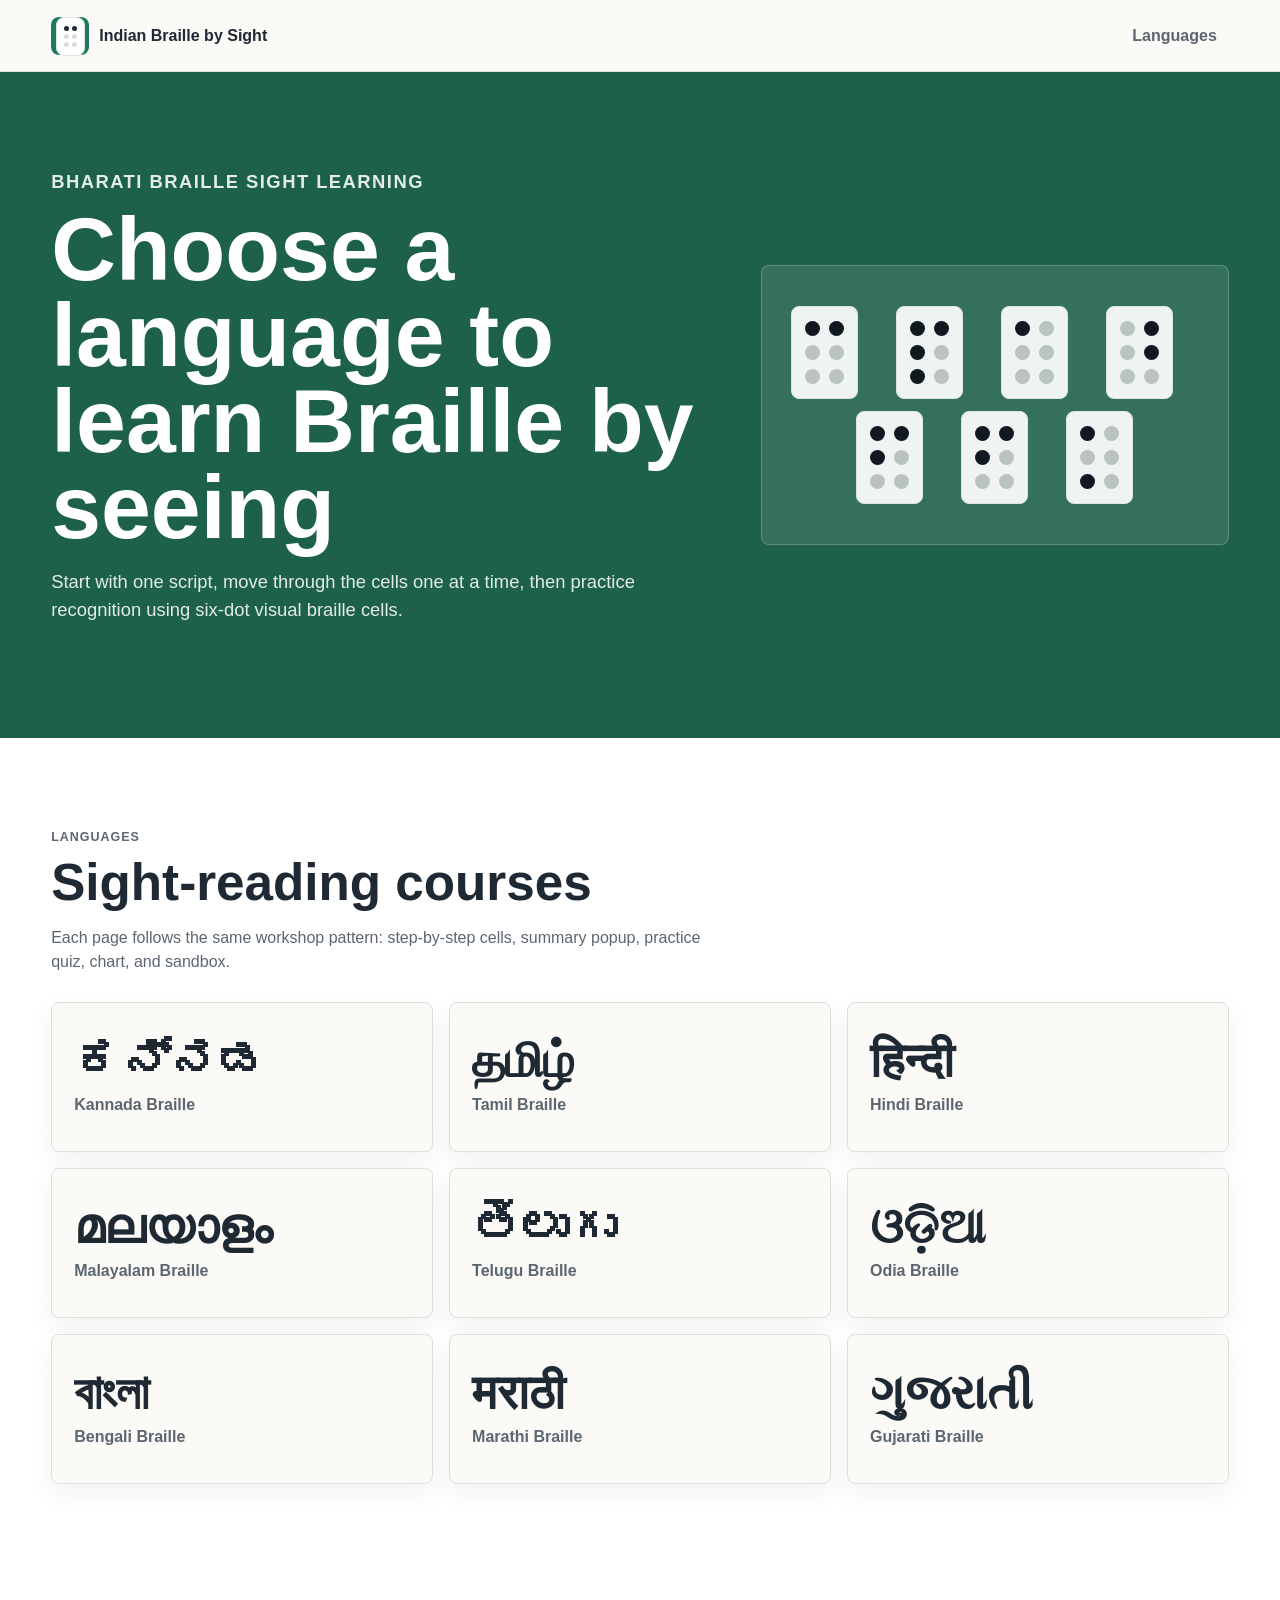
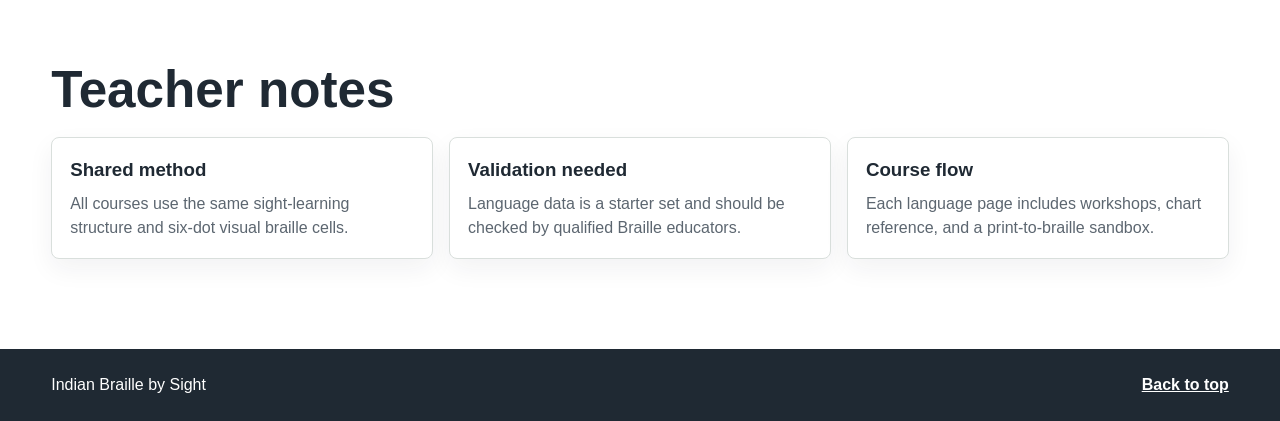
==== commit 8f35f6ef: "Align braille cells with Bharati standard" ====
--- a/index.html
+++ b/index.html
@@ -18,7 +18,6 @@
       </a>
       <nav aria-label="Primary">
         <a href="#languages">Languages</a>
-        <a href="kannada.html">Kannada</a>
       </nav>
     </header>
 
@@ -108,6 +107,6 @@
       <a href="#top">Back to top</a>
     </footer>
 
-    <script src="multi-course.js"></script>
+    <script src="multi-course.js?v=standards-20260615"></script>
   </body>
 </html>
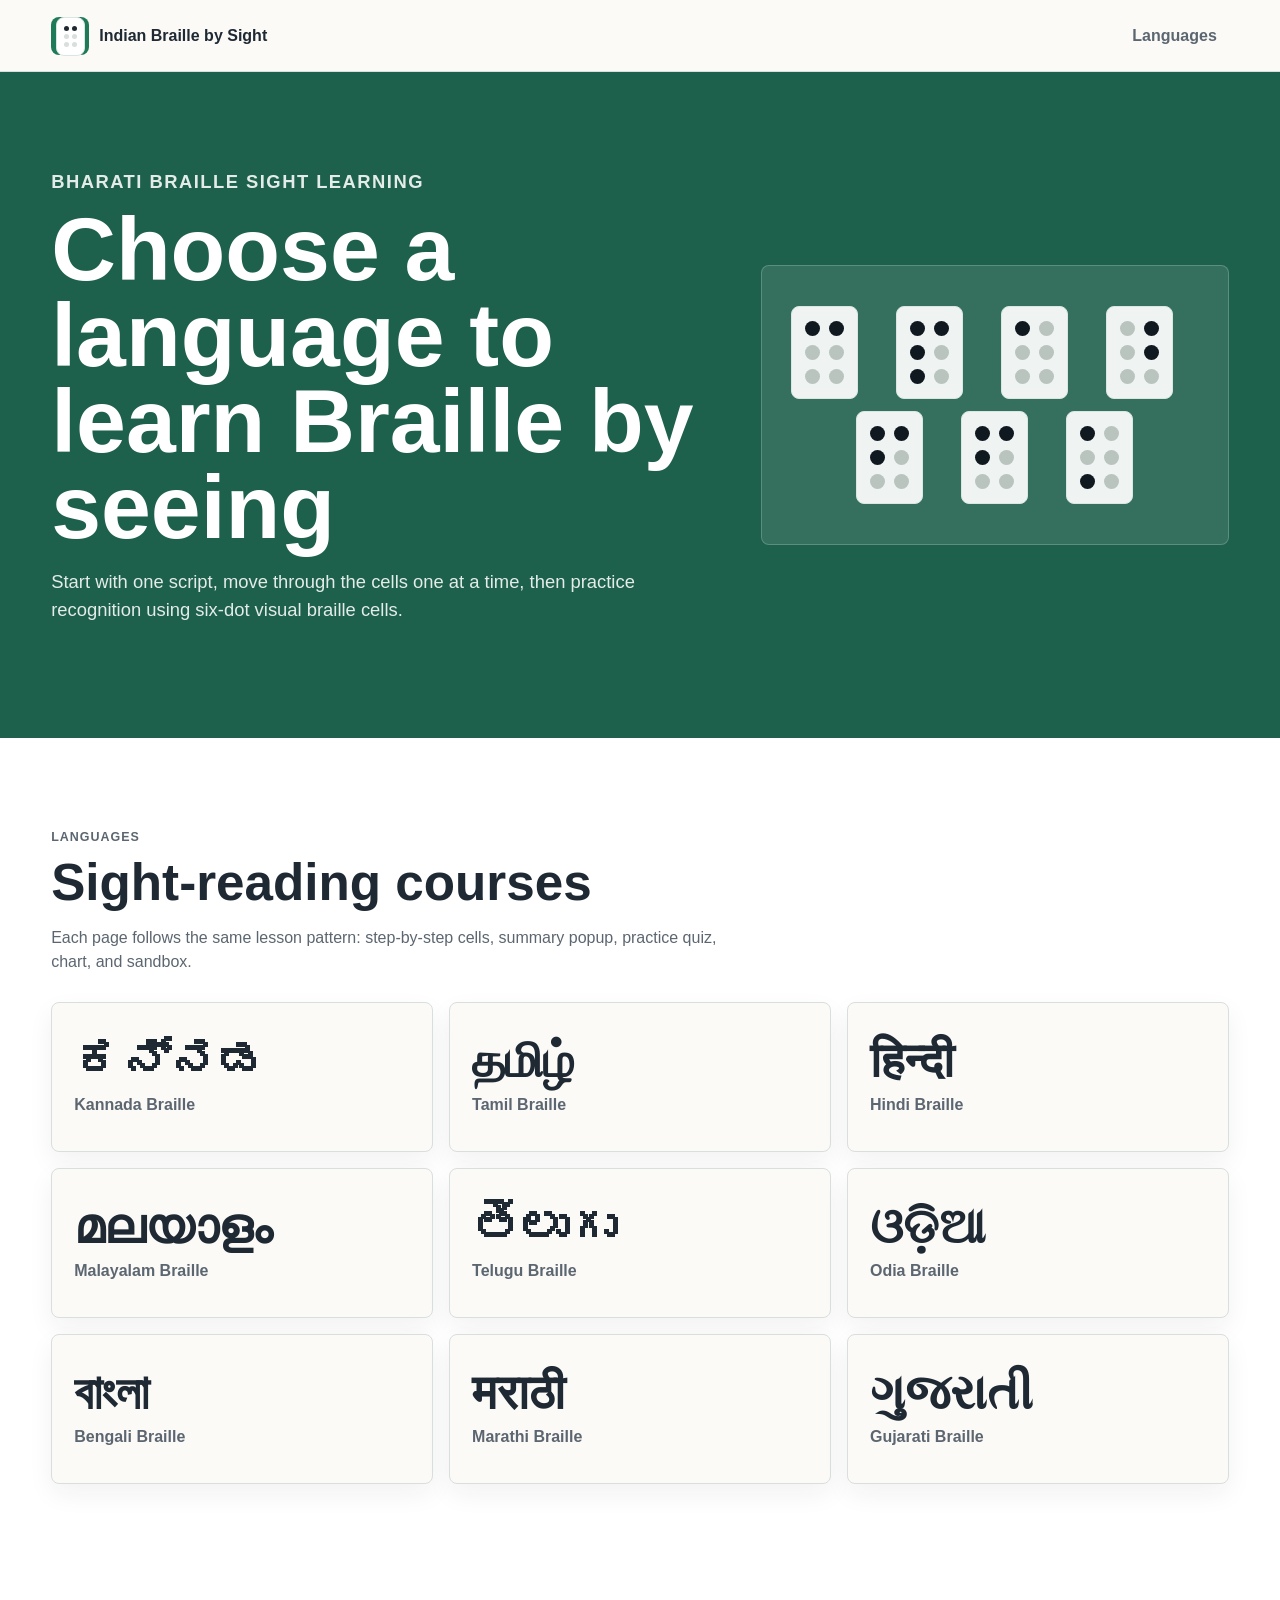
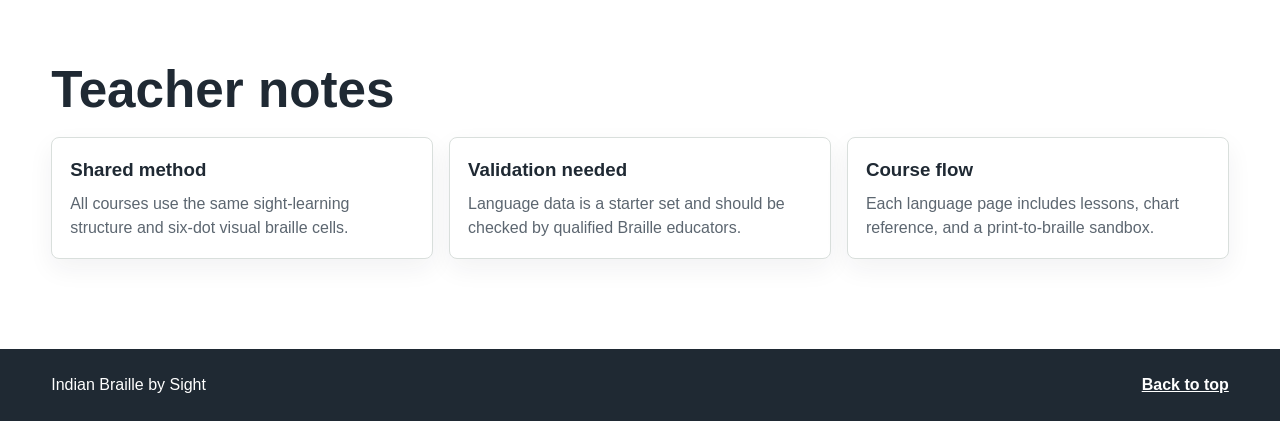
==== commit 32c47229: "Rename workshops to lessons" ====
--- a/index.html
+++ b/index.html
@@ -6,7 +6,7 @@
     <title>Indian Braille by Sight</title>
     <meta
       name="description"
-      content="Sight-learning workshops for Bharati Braille across Indian languages."
+      content="Sight-learning lessons for Bharati Braille across Indian languages."
     >
     <link rel="stylesheet" href="style.css">
   </head>
@@ -39,7 +39,7 @@
           <p class="eyebrow">Languages</p>
           <h2 id="languages-title">Sight-reading courses</h2>
           <p>
-            Each page follows the same workshop pattern: step-by-step cells, summary popup,
+            Each page follows the same lesson pattern: step-by-step cells, summary popup,
             practice quiz, chart, and sandbox.
           </p>
         </div>
@@ -96,7 +96,7 @@
           </article>
           <article>
             <h3>Course flow</h3>
-            <p>Each language page includes workshops, chart reference, and a print-to-braille sandbox.</p>
+            <p>Each language page includes lessons, chart reference, and a print-to-braille sandbox.</p>
           </article>
         </div>
       </section>
@@ -107,6 +107,6 @@
       <a href="#top">Back to top</a>
     </footer>
 
-    <script src="multi-course.js?v=standards-20260615"></script>
+    <script src="multi-course.js?v=lessons-20260616"></script>
   </body>
 </html>
--- a/style.css
+++ b/style.css
@@ -118,6 +118,31 @@
   flex-wrap: wrap;
   justify-content: flex-end;
   gap: 8px;
+}
+
+.language-toggle {
+  display: inline-flex;
+  gap: 4px;
+  padding: 4px;
+  border: 1px solid var(--line);
+  border-radius: 8px;
+  background: #fff;
+}
+
+.language-toggle button {
+  min-height: 34px;
+  padding: 0 10px;
+  border: 0;
+  border-radius: 6px;
+  background: transparent;
+  color: var(--muted);
+  font-weight: 850;
+  cursor: pointer;
+}
+
+.language-toggle button.active {
+  background: var(--green);
+  color: #fff;
 }
 
 nav a {
@@ -416,13 +441,13 @@
   margin-bottom: 28px;
 }
 
-.workshop-grid {
+.lesson-grid {
   display: grid;
   grid-template-columns: repeat(4, minmax(0, 1fr));
   gap: 16px;
 }
 
-.workshop-card,
+.lesson-card,
 .chart-card,
 .sandbox-tool,
 .note-grid article {
@@ -432,13 +457,13 @@
   box-shadow: 0 10px 26px rgba(31, 41, 51, 0.06);
 }
 
-.workshop-card {
+.lesson-card {
   display: grid;
   min-height: 250px;
   padding: 18px;
 }
 
-.workshop-icon {
+.lesson-icon {
   align-self: start;
   color: var(--green);
   font-family: "Segoe UI Symbol", "Nirmala UI", sans-serif;
@@ -446,27 +471,27 @@
   line-height: 1;
 }
 
-.workshop-card h3 {
+.lesson-card h3 {
   margin: 18px 0 8px;
   font-size: 1.18rem;
 }
 
-.workshop-card p {
+.lesson-card p {
   margin: 0;
   color: var(--muted);
 }
 
-.workshop-card a {
+.lesson-card a {
   color: var(--green-deep);
   text-decoration: none;
 }
 
-.workshop-card a:hover,
-.workshop-card a:focus-visible {
+.lesson-card a:hover,
+.lesson-card a:focus-visible {
   text-decoration: underline;
 }
 
-.workshop-meta {
+.lesson-meta {
   align-self: end;
   display: flex;
   justify-content: space-between;
@@ -477,24 +502,24 @@
   font-weight: 800;
 }
 
-.workshop-detail-section {
+.lesson-detail-section {
   background: #fff;
   border-block: 1px solid var(--line);
 }
 
-.workshop-detail-list {
+.lesson-detail-list {
   display: grid;
   gap: 22px;
 }
 
-.workshop-detail {
+.lesson-detail {
   padding: clamp(18px, 3vw, 30px);
   border: 1px solid var(--line);
   border-radius: 8px;
   background: #fbfaf7;
 }
 
-.workshop-detail-header {
+.lesson-detail-header {
   display: grid;
   grid-template-columns: minmax(0, 1fr) auto;
   gap: 20px;
@@ -503,25 +528,25 @@
   border-bottom: 1px solid var(--line);
 }
 
-.workshop-detail h3 {
+.lesson-detail h3 {
   margin: 0;
   font-size: clamp(1.7rem, 3vw, 2.6rem);
   line-height: 1.08;
   letter-spacing: 0;
 }
 
-.workshop-detail h4 {
+.lesson-detail h4 {
   margin: 0 0 10px;
   font-size: 1rem;
 }
 
-.workshop-detail p {
+.lesson-detail p {
   max-width: 860px;
   margin: 10px 0 0;
   color: var(--muted);
 }
 
-.workshop-badge {
+.lesson-badge {
   display: grid;
   justify-items: center;
   gap: 6px;
@@ -532,13 +557,13 @@
   color: var(--green-deep);
 }
 
-.workshop-badge span {
+.lesson-badge span {
   font-family: "Segoe UI Symbol", "Nirmala UI", sans-serif;
   font-size: 3.2rem;
   line-height: 1;
 }
 
-.workshop-badge strong {
+.lesson-badge strong {
   font-size: 0.88rem;
 }
 
@@ -1041,7 +1066,7 @@
     min-height: 300px;
   }
 
-  .workshop-grid,
+  .lesson-grid,
   .chart-grid,
   .language-grid,
   .practice-set-grid,
@@ -1073,7 +1098,7 @@
   }
 
   .stats,
-  .workshop-grid,
+  .lesson-grid,
   .chart-grid,
   .language-grid,
   .practice-set-grid,
@@ -1089,11 +1114,11 @@
     flex-direction: column;
   }
 
-  .workshop-detail-header {
+  .lesson-detail-header {
     grid-template-columns: 1fr;
   }
 
-  .workshop-badge {
+  .lesson-badge {
     justify-items: start;
     grid-template-columns: auto auto;
     width: 100%;
